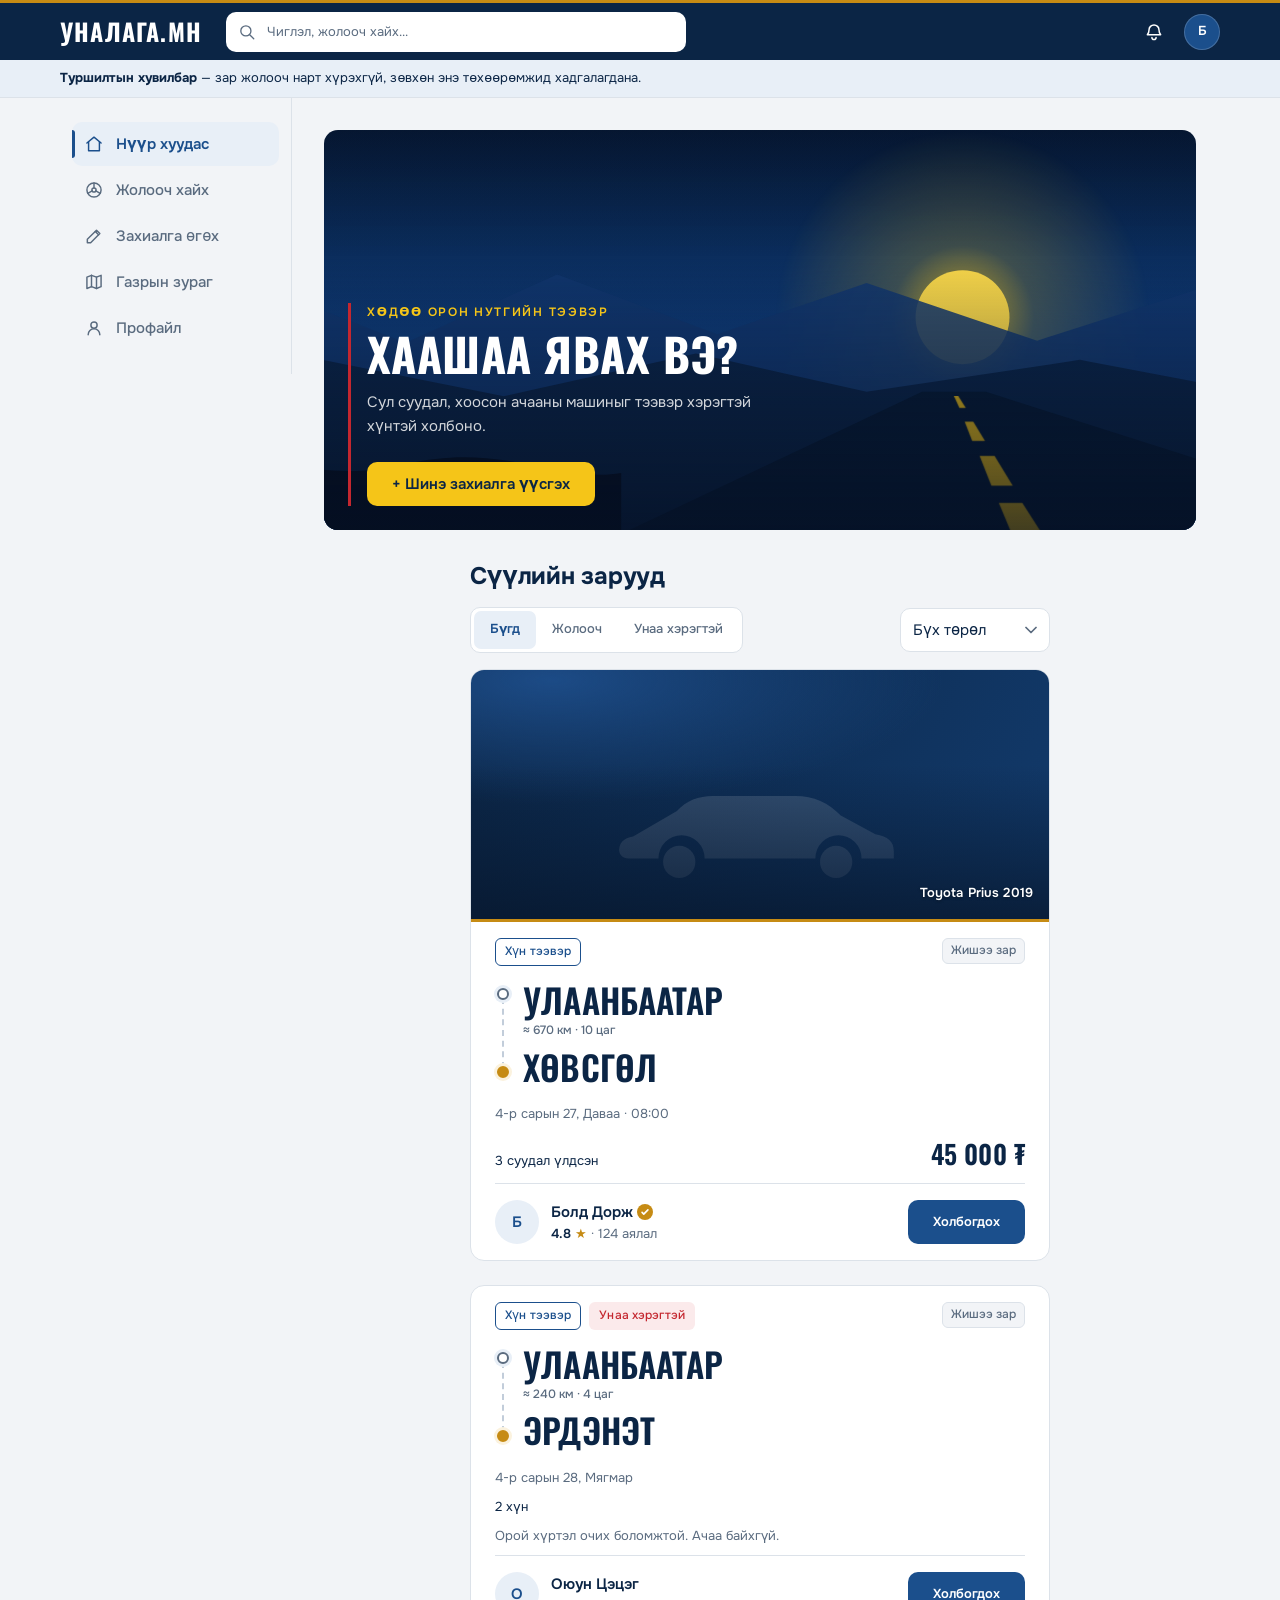
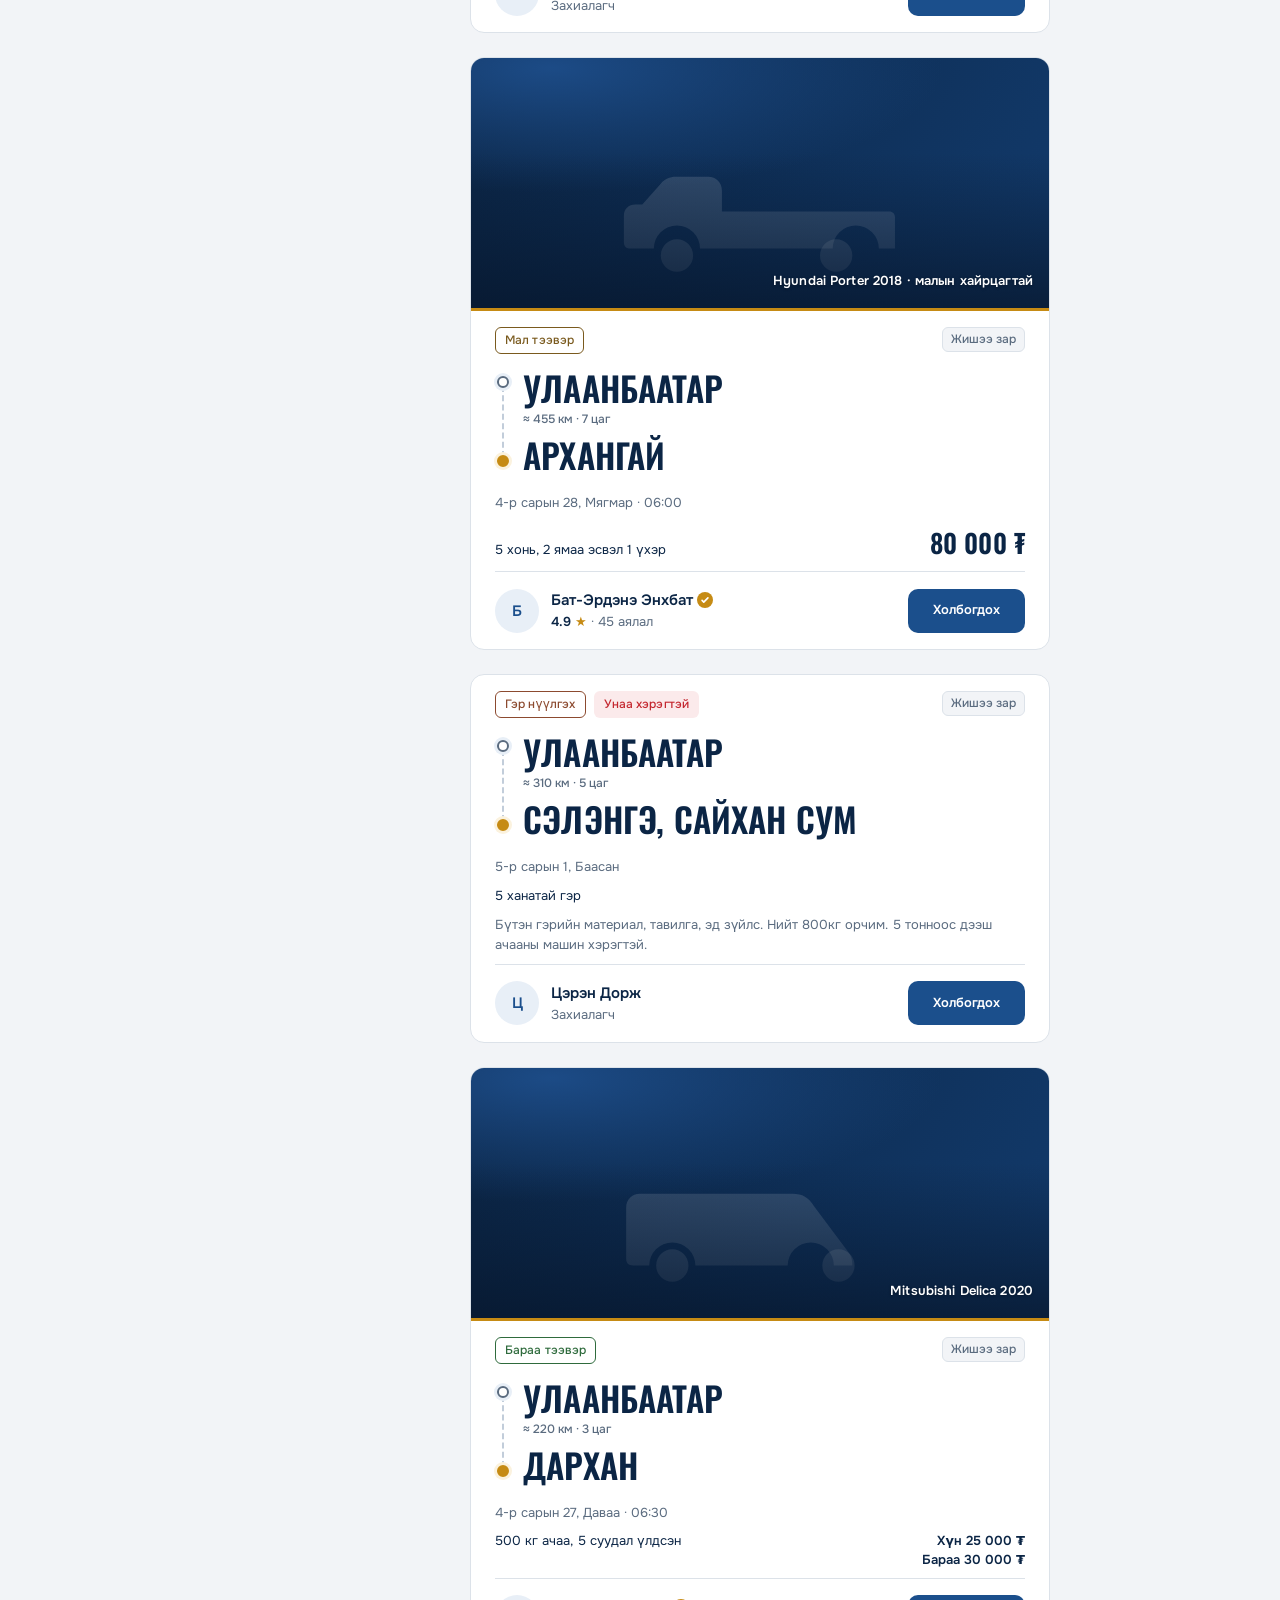
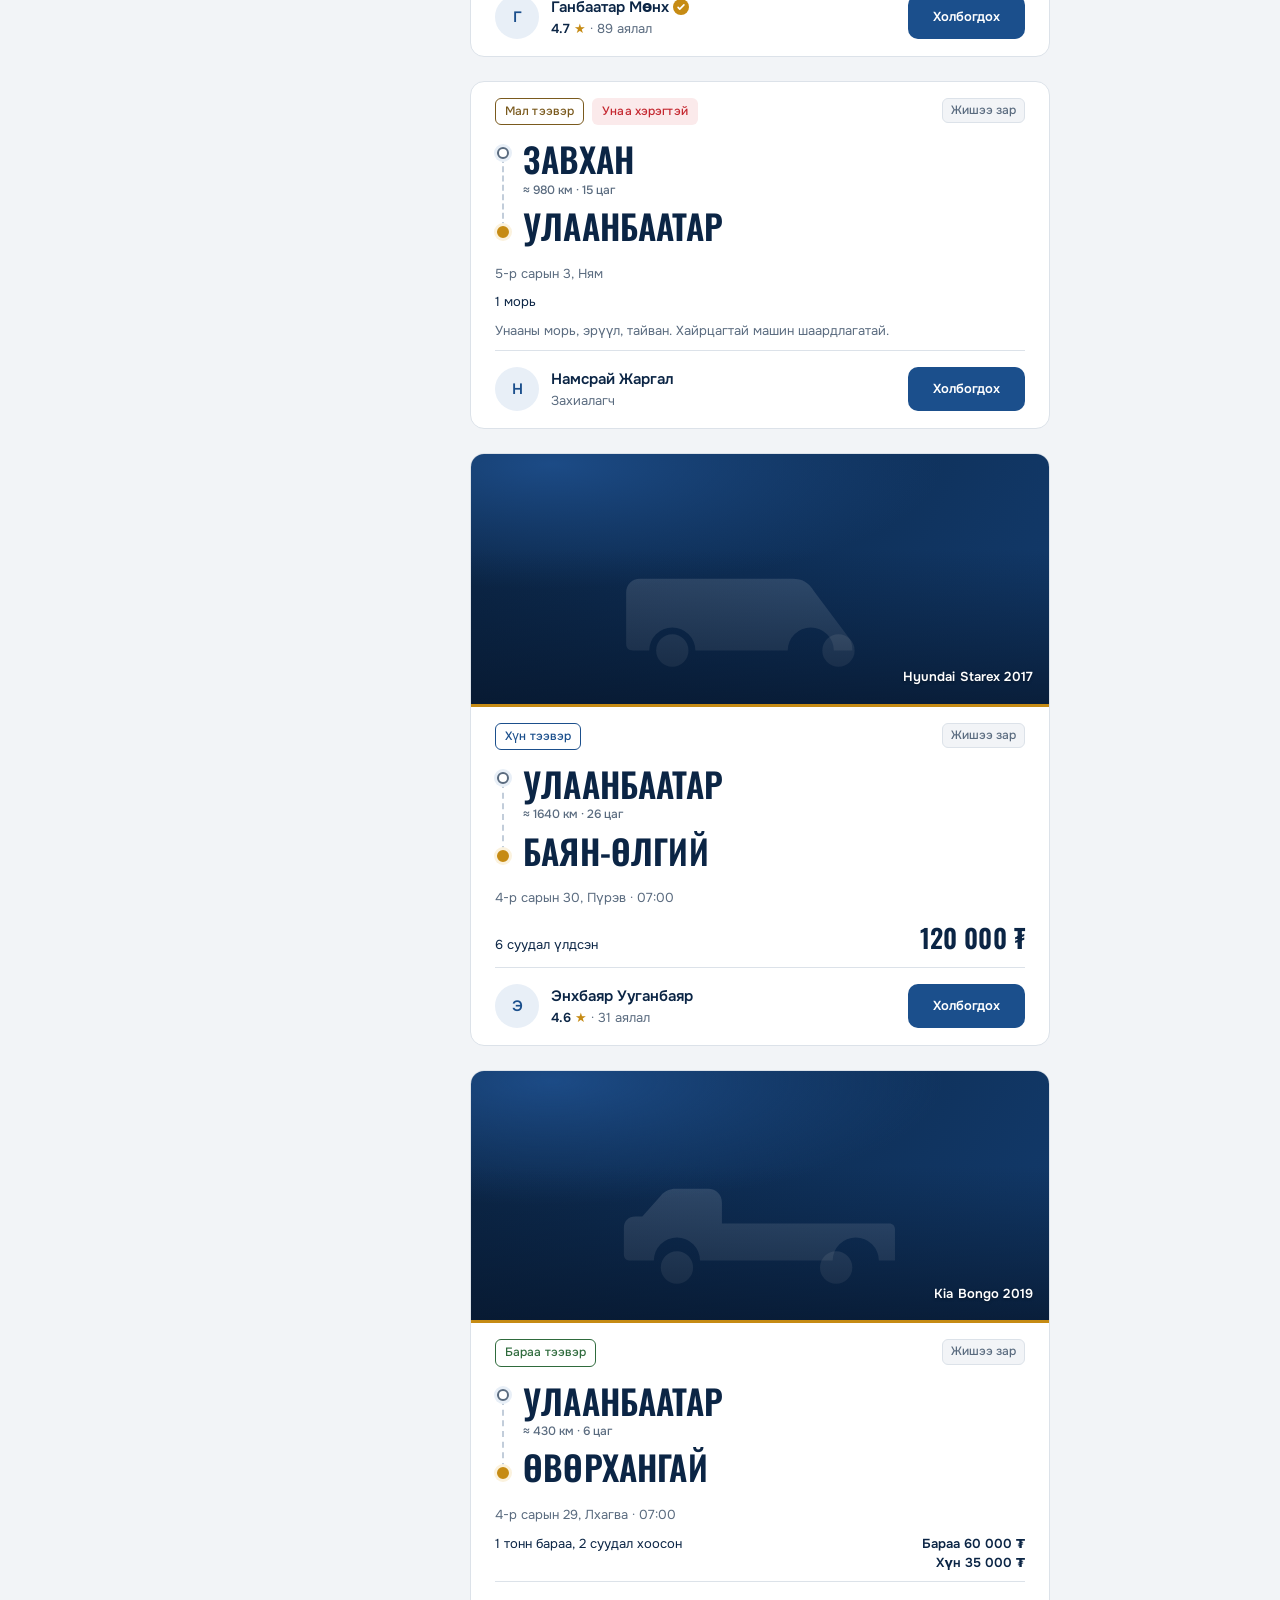
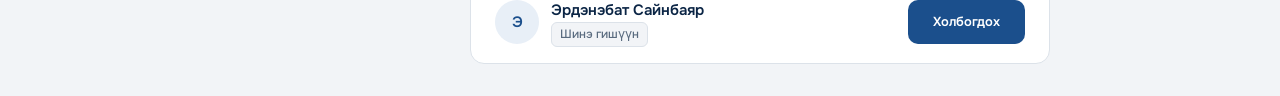
==== index.html @ a0a83fe8 "Ачаалж байх/алдааны төлөв, туршилтын тууз ба «Жишээ» тэмдэглэл - Фаз 1.5: жагсаалт, жолооч, профайлд" ====
<!DOCTYPE html>
<html lang="mn">
<head>
  <meta charset="UTF-8">
  <meta name="viewport" content="width=device-width, initial-scale=1">
  <meta name="theme-color" content="#0B2545">
  <title>Уналага.мн — тээвэр захиалах</title>
  <meta name="description" content="Хөдөө орон нутгийн тээвэр. Сул суудал, хоосон машиныг тээвэр хэрэгтэй хүнтэй холбоно — хүн, мал, бараа, гэр нүүлгэх.">
  <!-- Туршилтын хувилбар — хайлтад орохгүй. Фаз 3 (backend) хүртэл, тэр үед авна. -->
  <meta name="robots" content="noindex">

  <!-- Facebook, Messenger-ээр хуваалцахад гарах preview. JS ажиллуулдаггүй
       тул статик утга. Зураг: hero-гийн дүр зураг, 1200×630 (og-image.jpg). -->
  <meta property="og:type" content="website">
  <meta property="og:site_name" content="Уналага.мн">
  <meta property="og:locale" content="mn_MN">
  <meta property="og:title" content="Уналага.мн — тээвэр захиалах">
  <meta property="og:description" content="Хөдөө орон нутгийн тээвэр. Сул суудал, хоосон машиныг тээвэр хэрэгтэй хүнтэй холбоно — хүн, мал, бараа, гэр нүүлгэх.">
  <meta property="og:url" content="https://ghostshdee.github.io/unalaga/">
  <meta property="og:image" content="https://ghostshdee.github.io/unalaga/og-image.jpg">
  <meta property="og:image:width" content="1200">
  <meta property="og:image:height" content="630">
  <meta property="og:image:alt" content="Уналага.мн — шөнийн тал нутаг, нар руу чиглэсэн зам">
  <meta name="twitter:card" content="summary_large_image">

  <!-- Дүрс — hero-гийн санаа: нар руу нарийсах зам, алтан зураас.
       data-URI тул нэмэлт хүсэлт үүсгэхгүй. -->
  <link rel="icon" href="data:image/svg+xml,<svg xmlns='http://www.w3.org/2000/svg' viewBox='0 0 64 64'><rect width='64' height='64' rx='14' fill='%230B2545'/><path d='M27 13h10l7 40H20z' fill='%23123A6B'/><path d='M31 19h2l0.8 7h-3.6zM30.2 30h3.6l1 9h-5.6zM29 43h6l1.2 10h-8.4z' fill='%23F5C518'/></svg>">

  <!-- Фонт: Oswald (лого, чиглэлийн нэр, үнэ — замын тэмдгийн condensed),
       Onest (бусад бүх текст — кирилл сайн уншигдана) -->
  <link rel="preconnect" href="https://fonts.googleapis.com">
  <link rel="preconnect" href="https://fonts.gstatic.com" crossorigin>
  <link href="https://fonts.googleapis.com/css2?family=Oswald:wght@400;500;600;700&family=Onest:wght@400;500;600;700;800&display=swap" rel="stylesheet">

  <link rel="stylesheet" href="style.css">
</head>
<body>

  <!-- ═══════════════ HEADER ═══════════════ -->
  <header class="header">
    <a class="logo" href="./">УНАЛАГА.МН</a>

    <!-- Хайлт — компьютерт header дотор, мобайлд дэлгэц дүүрэн (DESIGN §8).
         .search-panel нь зөвхөн мобайлын дэлгэц дүүрэн үед харагдана. -->
    <form class="search" id="searchForm" role="search" action="#">
      <div class="search-field">
        <svg class="ic" viewBox="0 0 24 24" aria-hidden="true"><circle cx="10.5" cy="10.5" r="6.75"/><path d="m21 21-5.4-5.4"/></svg>
        <input class="search-input" id="searchInput" type="search" placeholder="Чиглэл, жолооч хайх..." aria-label="Хайх" autocomplete="off">
        <button class="search-close" type="button" data-close-search aria-label="Хайлт хаах">
          <svg class="ic" viewBox="0 0 24 24" aria-hidden="true"><path d="M6 6l12 12M18 6L6 18"/></svg>
        </button>
      </div>
      <div class="search-panel">
        <p class="search-label">Түгээмэл газар</p>
        <div class="search-places" id="searchPlaces"></div>
        <p class="search-count" id="searchCount" aria-live="polite"></p>
        <a class="search-link" href="drivers.html">Жолооч нарын жагсаалт</a>
        <button class="btn btn-primary search-done" type="submit">Зар харах</button>
      </div>
    </form>

    <div class="header-actions">
      <button class="icon-btn search-open" type="button" aria-label="Хайх" data-open-search>
        <svg class="ic" viewBox="0 0 24 24" aria-hidden="true"><circle cx="10.5" cy="10.5" r="6.75"/><path d="m21 21-5.4-5.4"/></svg>
      </button>
      <button class="icon-btn" type="button" aria-label="Мэдэгдэл" aria-expanded="false" aria-controls="notifPanel" data-notif>
        <svg class="ic" viewBox="0 0 24 24" aria-hidden="true"><path d="M6 9.5a6 6 0 0 1 12 0c0 3.6 1.4 5 2 5.75H4c.6-.75 2-2.15 2-5.75Z"/><path d="M9.5 18.5a2.5 2.5 0 0 0 5 0"/></svg>
      </button>
      <span class="avatar" title="Профайл">Б</span>
    </div>
  </header>

  <p class="demo-banner"><strong>Туршилтын хувилбар</strong> — зар жолооч нарт хүрэхгүй, зөвхөн энэ төхөөрөмжид хадгалагдана.</p>

  <div class="layout">

    <!-- ═══════════════ SIDEBAR (6 цэс) ═══════════════ -->
    <aside class="sidebar">
      <nav aria-label="Үндсэн цэс">
        <ul class="nav">
          <li><a class="nav-link is-active" href="./" aria-current="page"><svg class="ic" viewBox="0 0 24 24" aria-hidden="true"><path d="M3.5 10.8 12 3.8l8.5 7"/><path d="M5.5 9.4V20h13V9.4"/></svg>Нүүр хуудас</a></li>
          <li><a class="nav-link" href="drivers.html"><svg class="ic" viewBox="0 0 24 24" aria-hidden="true"><circle cx="12" cy="12" r="8.5"/><circle cx="12" cy="12" r="2.5"/><path d="M12 3.5v6M4.6 16l5.2-3M19.4 16l-5.2-3"/></svg>Жолооч хайх</a></li>
          <li><a class="nav-link" href="index.html#order" data-open-order><svg class="ic" viewBox="0 0 24 24" aria-hidden="true"><path d="M4 20h4L19 9l-4-4L4 16v4Z"/><path d="m13.5 6.5 4 4"/></svg>Захиалга өгөх</a></li>
          <li><a class="nav-link" href="map.html"><svg class="ic" viewBox="0 0 24 24" aria-hidden="true"><path d="M9 4 3.5 6.2v13.6L9 17.6l6 2.2 5.5-2.2V4L15 6.2 9 4Z"/><path d="M9 4v13.6M15 6.2v13.6"/></svg>Газрын зураг</a></li>
          <li><a class="nav-link" href="profile.html"><svg class="ic" viewBox="0 0 24 24" aria-hidden="true"><circle cx="12" cy="8.5" r="3.75"/><path d="M5 20a7 7 0 0 1 14 0"/></svg>Профайл</a></li>
        </ul>
      </nav>
    </aside>

    <!-- ═══════════════ MAIN ═══════════════ -->
    <main class="main">

      <!-- ═══════════════ HERO — Монголын тал, зам ═══════════════
           Далбааны 3 өнгө: гүн хөх тэнгэр, алтан нар, улаан ирмэг.
           Давхарга бүр data-depth-тэй — app.js хулгана/скроллоор хөдөлгөнө.
           JS байхгүй эсвэл prefers-reduced-motion үед хөдөлгөөнгүй зурагтай. -->
      <section class="hero">
        <div class="hero-scene" aria-hidden="true">
          <div class="hl hl--sky" data-depth="0"></div>

          <div class="hl hl--sun" data-depth="4">
            <svg viewBox="0 0 1200 420" preserveAspectRatio="xMidYMax slice">
              <defs>
                <radialGradient id="sunGlow" cx="50%" cy="50%" r="50%">
                  <stop offset="0%"   stop-color="#F5C518" stop-opacity=".85"/>
                  <stop offset="38%"  stop-color="#F5C518" stop-opacity=".22"/>
                  <stop offset="100%" stop-color="#F5C518" stop-opacity="0"/>
                </radialGradient>
              </defs>
              <circle cx="790" cy="198" r="176" fill="url(#sunGlow)"/>
              <circle cx="790" cy="198" r="44"  fill="#F7D64A"/>
            </svg>
          </div>

          <div class="hl hl--far" data-depth="8">
            <svg viewBox="0 0 1200 420" preserveAspectRatio="xMidYMax slice">
              <path d="M0,240 L150,176 L268,222 L410,158 L560,214 L700,166 L860,220 L1010,172 L1200,224 L1200,420 L0,420 Z"
                    fill="#12376E" opacity=".85"/>
            </svg>
          </div>

          <div class="hl hl--mid" data-depth="14">
            <svg viewBox="0 0 1200 420" preserveAspectRatio="xMidYMax slice">
              <path d="M0,278 L180,236 L360,272 L540,232 L700,268 L900,238 L1090,274 L1200,254 L1200,420 L0,420 Z"
                    fill="#0B2549"/>
            </svg>
          </div>

          <!-- Зам — нар руу хөтөлнө. Алтан зураас скроллоор доошоо урсана. -->
          <div class="hl hl--road" data-depth="20">
            <svg viewBox="0 0 1200 420" preserveAspectRatio="xMidYMax slice">
              <defs>
                <clipPath id="roadClip">
                  <path d="M752,268 L812,268 L1290,420 L430,420 Z"/>
                </clipPath>
              </defs>
              <path d="M752,268 L812,268 L1290,420 L430,420 Z" fill="#071B36"/>
              <g clip-path="url(#roadClip)" fill="#F5C518" opacity=".92">
                <g class="road-dashes">
                  <path d="M782,272 L786,272 L793,283 L787,283 Z"/>
                  <path d="M792,296 L800,296 L811,314 L799,314 Z"/>
                  <path d="M806,328 L820,328 L837,356 L817,356 Z"/>
                  <path d="M824,372 L846,372 L869,408 L839,408 Z"/>
                  <path d="M846,424 L872,424 L900,470 L864,470 Z"/>
                </g>
              </g>
            </svg>
          </div>

          <div class="hl hl--grass" data-depth="32">
            <svg viewBox="0 0 1200 420" preserveAspectRatio="xMidYMax slice">
              <path d="M0,420 L0,330 C104,312 176,358 268,336 C356,314 414,354 470,344 L470,420 Z" fill="#050F22"/>
              <path d="M1200,420 L1200,318 C1132,306 1092,344 1042,332 L1042,420 Z" fill="#050F22"/>
            </svg>
          </div>
        </div>

        <div class="hero-inner">
          <p class="hero-eyebrow">Хөдөө орон нутгийн тээвэр</p>
          <h1 class="hero-title">Хаашаа явах вэ?</h1>
          <p class="hero-sub">Сул суудал, хоосон ачааны машиныг тээвэр хэрэгтэй хүнтэй холбоно.</p>
          <button class="btn btn-primary hero-cta" type="button">+ Шинэ захиалга үүсгэх</button>
        </div>
      </section>

      <h2 class="section-title">Сүүлийн зарууд</h2>

      <!-- Шүүлтүүр — хэн нийтэлсэн, ямар тээвэр. app.js картын badge-аас уншина. -->
      <div class="feed-tools">
        <div class="seg" role="radiogroup" aria-label="Хэний зар">
          <label class="seg-item"><input type="radio" name="who" value="all" checked><span>Бүгд</span></label>
          <label class="seg-item"><input type="radio" name="who" value="driver"><span>Жолооч</span></label>
          <label class="seg-item"><input type="radio" name="who" value="passenger"><span>Унаа хэрэгтэй</span></label>
        </div>
        <label class="sr-only" for="kindFilter">Тээврийн төрөл</label>
        <select class="inp kind-filter" id="kindFilter">
          <option value="all">Бүх төрөл</option>
          <option value="passenger">Хүн тээвэр</option>
          <option value="livestock">Мал тээвэр</option>
          <option value="cargo">Бараа тээвэр</option>
          <option value="moving">Гэр нүүлгэх</option>
        </select>
      </div>

      <p class="feed-count" id="feedCount" aria-live="polite" hidden></p>

      <!-- Хоосон үед юу хийхийг заана (DESIGN §7) -->
      <div class="feed-empty" id="feedEmpty" hidden>
        <p class="feed-empty-title">Энэ чиглэлд одоогоор зар алга.</p>
        <p class="feed-empty-text">Туршилтын хувилбарт захиалга зөвхөн энэ төхөөрөмжид хадгалагдана.</p>
        <div class="feed-empty-actions">
          <button class="btn btn-primary" type="button" data-open-order>Захиалга үүсгэх</button>
          <button class="btn btn-ghost" type="button" data-clear-filters>Шүүлтүүр арилгах</button>
        </div>
      </div>

      <!-- Ачаалж байх skeleton — app.js showFeedSkeleton/hideFeedSkeleton удирдана -->
      <div class="feed-skeleton" id="feedSkeleton" hidden aria-hidden="true">
        <div class="post-skeleton">
          <span class="skel skel-photo"></span>
          <div class="post-skeleton-body">
            <span class="skel skel-badge"></span>
            <span class="skel skel-line"></span>
            <span class="skel skel-line skel-line-short"></span>
          </div>
        </div>
        <div class="post-skeleton">
          <span class="skel skel-photo"></span>
          <div class="post-skeleton-body">
            <span class="skel skel-badge"></span>
            <span class="skel skel-line"></span>
            <span class="skel skel-line skel-line-short"></span>
          </div>
        </div>
        <div class="post-skeleton">
          <span class="skel skel-photo"></span>
          <div class="post-skeleton-body">
            <span class="skel skel-badge"></span>
            <span class="skel skel-line"></span>
            <span class="skel skel-line skel-line-short"></span>
          </div>
        </div>
      </div>

      <div class="post-list">

        <!-- ───── Пост 1 · Болд Дорж (жолооч, хүн тээвэр) ───── -->
        <article class="post-card">
          <div class="post-photo veh-sedan">
            <span class="post-photo-name">Toyota Prius 2019</span>
          </div>
          <div class="post-body">
            <div class="post-head">
              <div class="post-badges">
                <span class="badge badge-passenger">Хүн тээвэр</span>
              </div>
              <span class="post-time chip-sample">Жишээ зар</span>
            </div>

            <div class="post-route">
              <span class="route-rail" aria-hidden="true"><i class="route-dot route-dot-start"></i><i class="route-dot route-dot-end"></i></span>
              <div class="route-cities">
                <p class="route-city route-from">Улаанбаатар</p>
                <p class="route-gap">≈ 670 км · 10 цаг</p>
                <p class="route-city route-to">Хөвсгөл</p>
              </div>
            </div>

            <p class="post-when">4-р сарын 27, Даваа · 08:00</p>

            <div class="post-facts">
              <span class="post-capacity">3 суудал үлдсэн</span>
              <span class="post-price">45 000 ₮</span>
            </div>

            <div class="post-person">
              <span class="person-avatar" aria-hidden="true">Б</span>
              <div class="person-main">
                <p class="person-name"><a class="person-link" href="driver.html?id=bold-dorj">Болд Дорж</a> <span class="verified" title="Баталгаажсан (жишээ)" aria-label="Баталгаажсан (жишээ)"><svg viewBox="0 0 24 24" fill="none" stroke="currentColor" stroke-width="4" stroke-linecap="round" stroke-linejoin="round"><path d="m5 13 4 4L19 7"/></svg></span></p>
                <p class="person-meta"><span class="rating">4.8</span> <span class="star" aria-hidden="true">★</span> · 124 аялал</p>
              </div>
              <button type="button" class="btn btn-contact" aria-label="Холбогдох: Болд Дорж (жишээ зар)">Холбогдох</button>
            </div>
          </div>
        </article>

        <!-- ───── Пост 2 · Оюун Цэцэг (захиалагч, хүн тээвэр) ───── -->
        <article class="post-card">
          <div class="post-body">
            <div class="post-head">
              <div class="post-badges">
                <span class="badge badge-passenger">Хүн тээвэр</span>
                <span class="badge badge-request">Унаа хэрэгтэй</span>
              </div>
              <span class="post-time chip-sample">Жишээ зар</span>
            </div>

            <div class="post-route">
              <span class="route-rail" aria-hidden="true"><i class="route-dot route-dot-start"></i><i class="route-dot route-dot-end"></i></span>
              <div class="route-cities">
                <p class="route-city route-from">Улаанбаатар</p>
                <p class="route-gap">≈ 240 км · 4 цаг</p>
                <p class="route-city route-to">Эрдэнэт</p>
              </div>
            </div>

            <p class="post-when">4-р сарын 28, Мягмар</p>

            <div class="post-facts">
              <span class="post-capacity">2 хүн</span>
            </div>

            <p class="post-note">Орой хүртэл очих боломжтой. Ачаа байхгүй.</p>

            <div class="post-person">
              <span class="person-avatar" aria-hidden="true">О</span>
              <div class="person-main">
                <p class="person-name">Оюун Цэцэг</p>
                <p class="person-meta">Захиалагч</p>
              </div>
              <button class="btn btn-contact" type="button">Холбогдох</button>
            </div>
          </div>
        </article>

        <!-- ───── Пост 3 · Бат-Эрдэнэ Энхбат (жолооч, мал тээвэр) ───── -->
        <article class="post-card">
          <div class="post-photo veh-pickup">
            <span class="post-photo-name">Hyundai Porter 2018 · малын хайрцагтай</span>
          </div>
          <div class="post-body">
            <div class="post-head">
              <div class="post-badges">
                <span class="badge badge-livestock">Мал тээвэр</span>
              </div>
              <span class="post-time chip-sample">Жишээ зар</span>
            </div>

            <div class="post-route">
              <span class="route-rail" aria-hidden="true"><i class="route-dot route-dot-start"></i><i class="route-dot route-dot-end"></i></span>
              <div class="route-cities">
                <p class="route-city route-from">Улаанбаатар</p>
                <p class="route-gap">≈ 455 км · 7 цаг</p>
                <p class="route-city route-to">Архангай</p>
              </div>
            </div>

            <p class="post-when">4-р сарын 28, Мягмар · 06:00</p>

            <div class="post-facts">
              <span class="post-capacity">5 хонь, 2 ямаа эсвэл 1 үхэр</span>
              <span class="post-price">80 000 ₮</span>
            </div>

            <div class="post-person">
              <span class="person-avatar" aria-hidden="true">Б</span>
              <div class="person-main">
                <p class="person-name"><a class="person-link" href="driver.html?id=bat-erdene">Бат-Эрдэнэ Энхбат</a> <span class="verified" title="Баталгаажсан (жишээ)" aria-label="Баталгаажсан (жишээ)"><svg viewBox="0 0 24 24" fill="none" stroke="currentColor" stroke-width="4" stroke-linecap="round" stroke-linejoin="round"><path d="m5 13 4 4L19 7"/></svg></span></p>
                <p class="person-meta"><span class="rating">4.9</span> <span class="star" aria-hidden="true">★</span> · 45 аялал</p>
              </div>
              <button type="button" class="btn btn-contact" aria-label="Холбогдох: Бат-Эрдэнэ Энхбат (жишээ зар)">Холбогдох</button>
            </div>
          </div>
        </article>

        <!-- ───── Пост 4 · Цэрэн Дорж (захиалагч, гэр нүүлгэх) ───── -->
        <article class="post-card">
          <div class="post-body">
            <div class="post-head">
              <div class="post-badges">
                <span class="badge badge-moving">Гэр нүүлгэх</span>
                <span class="badge badge-request">Унаа хэрэгтэй</span>
              </div>
              <span class="post-time chip-sample">Жишээ зар</span>
            </div>

            <div class="post-route">
              <span class="route-rail" aria-hidden="true"><i class="route-dot route-dot-start"></i><i class="route-dot route-dot-end"></i></span>
              <div class="route-cities">
                <p class="route-city route-from">Улаанбаатар</p>
                <p class="route-gap">≈ 310 км · 5 цаг</p>
                <p class="route-city route-to">Сэлэнгэ, Сайхан сум</p>
              </div>
            </div>

            <p class="post-when">5-р сарын 1, Баасан</p>

            <div class="post-facts">
              <span class="post-capacity">5 ханатай гэр</span>
            </div>

            <p class="post-note">Бүтэн гэрийн материал, тавилга, эд зүйлс. Нийт 800кг орчим. 5 тонноос дээш ачааны машин хэрэгтэй.</p>

            <div class="post-person">
              <span class="person-avatar" aria-hidden="true">Ц</span>
              <div class="person-main">
                <p class="person-name">Цэрэн Дорж</p>
                <p class="person-meta">Захиалагч</p>
              </div>
              <button class="btn btn-contact" type="button">Холбогдох</button>
            </div>
          </div>
        </article>

        <!-- ───── Пост 5 · Ганбаатар Мөнх (жолооч, бараа тээвэр) ───── -->
        <article class="post-card">
          <div class="post-photo veh-van">
            <span class="post-photo-name">Mitsubishi Delica 2020</span>
          </div>
          <div class="post-body">
            <div class="post-head">
              <div class="post-badges">
                <span class="badge badge-cargo">Бараа тээвэр</span>
              </div>
              <span class="post-time chip-sample">Жишээ зар</span>
            </div>

            <div class="post-route">
              <span class="route-rail" aria-hidden="true"><i class="route-dot route-dot-start"></i><i class="route-dot route-dot-end"></i></span>
              <div class="route-cities">
                <p class="route-city route-from">Улаанбаатар</p>
                <p class="route-gap">≈ 220 км · 3 цаг</p>
                <p class="route-city route-to">Дархан</p>
              </div>
            </div>

            <p class="post-when">4-р сарын 27, Даваа · 06:30</p>

            <div class="post-facts">
              <span class="post-capacity">500 кг ачаа, 5 суудал үлдсэн</span>
              <span class="post-price post-price-split">
                <span>Хүн 25 000 ₮</span>
                <span>Бараа 30 000 ₮</span>
              </span>
            </div>

            <div class="post-person">
              <span class="person-avatar" aria-hidden="true">Г</span>
              <div class="person-main">
                <p class="person-name"><a class="person-link" href="driver.html?id=ganbaatar">Ганбаатар Мөнх</a> <span class="verified" title="Баталгаажсан (жишээ)" aria-label="Баталгаажсан (жишээ)"><svg viewBox="0 0 24 24" fill="none" stroke="currentColor" stroke-width="4" stroke-linecap="round" stroke-linejoin="round"><path d="m5 13 4 4L19 7"/></svg></span></p>
                <p class="person-meta"><span class="rating">4.7</span> <span class="star" aria-hidden="true">★</span> · 89 аялал</p>
              </div>
              <button type="button" class="btn btn-contact" aria-label="Холбогдох: Ганбаатар Мөнх (жишээ зар)">Холбогдох</button>
            </div>
          </div>
        </article>

        <!-- ───── Пост 6 · Намсрай Жаргал (захиалагч, мал тээвэр) ───── -->
        <article class="post-card">
          <div class="post-body">
            <div class="post-head">
              <div class="post-badges">
                <span class="badge badge-livestock">Мал тээвэр</span>
                <span class="badge badge-request">Унаа хэрэгтэй</span>
              </div>
              <span class="post-time chip-sample">Жишээ зар</span>
            </div>

            <div class="post-route">
              <span class="route-rail" aria-hidden="true"><i class="route-dot route-dot-start"></i><i class="route-dot route-dot-end"></i></span>
              <div class="route-cities">
                <p class="route-city route-from">Завхан</p>
                <p class="route-gap">≈ 980 км · 15 цаг</p>
                <p class="route-city route-to">Улаанбаатар</p>
              </div>
            </div>

            <p class="post-when">5-р сарын 3, Ням</p>

            <div class="post-facts">
              <span class="post-capacity">1 морь</span>
            </div>

            <p class="post-note">Унааны морь, эрүүл, тайван. Хайрцагтай машин шаардлагатай.</p>

            <div class="post-person">
              <span class="person-avatar" aria-hidden="true">Н</span>
              <div class="person-main">
                <p class="person-name">Намсрай Жаргал</p>
                <p class="person-meta">Захиалагч</p>
              </div>
              <button class="btn btn-contact" type="button">Холбогдох</button>
            </div>
          </div>
        </article>

        <!-- ───── Пост 7 · Энхбаяр Ууганбаяр (жолооч, хүн тээвэр) ───── -->
        <article class="post-card">
          <div class="post-photo veh-van">
            <span class="post-photo-name">Hyundai Starex 2017</span>
          </div>
          <div class="post-body">
            <div class="post-head">
              <div class="post-badges">
                <span class="badge badge-passenger">Хүн тээвэр</span>
              </div>
              <span class="post-time chip-sample">Жишээ зар</span>
            </div>

            <div class="post-route">
              <span class="route-rail" aria-hidden="true"><i class="route-dot route-dot-start"></i><i class="route-dot route-dot-end"></i></span>
              <div class="route-cities">
                <p class="route-city route-from">Улаанбаатар</p>
                <p class="route-gap">≈ 1640 км · 26 цаг</p>
                <p class="route-city route-to">Баян-Өлгий</p>
              </div>
            </div>

            <p class="post-when">4-р сарын 30, Пүрэв · 07:00</p>

            <div class="post-facts">
              <span class="post-capacity">6 суудал үлдсэн</span>
              <span class="post-price">120 000 ₮</span>
            </div>

            <div class="post-person">
              <span class="person-avatar" aria-hidden="true">Э</span>
              <div class="person-main">
                <p class="person-name"><a class="person-link" href="driver.html?id=enkhbayar">Энхбаяр Ууганбаяр</a></p>
                <p class="person-meta"><span class="rating">4.6</span> <span class="star" aria-hidden="true">★</span> · 31 аялал</p>
              </div>
              <button type="button" class="btn btn-contact" aria-label="Холбогдох: Энхбаяр Ууганбаяр (жишээ зар)">Холбогдох</button>
            </div>
          </div>
        </article>

        <!-- ───── Пост 8 · Эрдэнэбат Сайнбаяр (жолооч, бараа тээвэр) ───── -->
        <article class="post-card">
          <div class="post-photo veh-pickup">
            <span class="post-photo-name">Kia Bongo 2019</span>
          </div>
          <div class="post-body">
            <div class="post-head">
              <div class="post-badges">
                <span class="badge badge-cargo">Бараа тээвэр</span>
              </div>
              <span class="post-time chip-sample">Жишээ зар</span>
            </div>

            <div class="post-route">
              <span class="route-rail" aria-hidden="true"><i class="route-dot route-dot-start"></i><i class="route-dot route-dot-end"></i></span>
              <div class="route-cities">
                <p class="route-city route-from">Улаанбаатар</p>
                <p class="route-gap">≈ 430 км · 6 цаг</p>
                <p class="route-city route-to">Өвөрхангай</p>
              </div>
            </div>

            <p class="post-when">4-р сарын 29, Лхагва · 07:00</p>

            <div class="post-facts">
              <span class="post-capacity">1 тонн бараа, 2 суудал хоосон</span>
              <span class="post-price post-price-split">
                <span>Бараа 60 000 ₮</span>
                <span>Хүн 35 000 ₮</span>
              </span>
            </div>

            <div class="post-person">
              <span class="person-avatar" aria-hidden="true">Э</span>
              <div class="person-main">
                <p class="person-name"><a class="person-link" href="driver.html?id=erdenebat">Эрдэнэбат Сайнбаяр</a></p>
                <p class="person-meta"><span class="chip-new">Шинэ гишүүн</span></p>
              </div>
              <button type="button" class="btn btn-contact" aria-label="Холбогдох: Эрдэнэбат Сайнбаяр (жишээ зар)">Холбогдох</button>
            </div>
          </div>
        </article>

      </div>
    </main>
  </div>

  <!-- ═══════════════ ДООД ЦЭС — зөвхөн мобайлд (DESIGN §8) ═══════════════
       640px-ээс доош sidebar-ын оронд. «Хайх» нь дэлгэц дүүрэн хайлт,
       «Захиалга» нь modal нээнэ. Бусад нь sidebar-тай адил одоохондоо ажиллахгүй. -->
  <nav class="bottom-nav" aria-label="Доод цэс">
    <a class="bnav-link is-active" href="./" aria-current="page"><svg class="ic" viewBox="0 0 24 24" aria-hidden="true"><path d="M3.5 10.8 12 3.8l8.5 7"/><path d="M5.5 9.4V20h13V9.4"/></svg>Нүүр</a>
    <button class="bnav-link" type="button" data-open-search><svg class="ic" viewBox="0 0 24 24" aria-hidden="true"><circle cx="10.5" cy="10.5" r="6.75"/><path d="m21 21-5.4-5.4"/></svg>Хайх</button>
    <button class="bnav-link bnav-order" type="button" data-open-order><svg class="ic" viewBox="0 0 24 24" aria-hidden="true"><path d="M12 5v14M5 12h14"/></svg>Захиалга</button>
    <a class="bnav-link" href="map.html"><svg class="ic" viewBox="0 0 24 24" aria-hidden="true"><path d="M9 4 3.5 6.2v13.6L9 17.6l6 2.2 5.5-2.2V4L15 6.2 9 4Z"/><path d="M9 4v13.6M15 6.2v13.6"/></svg>Зураг</a>
    <a class="bnav-link" href="profile.html"><svg class="ic" viewBox="0 0 24 24" aria-hidden="true"><circle cx="12" cy="8.5" r="3.75"/><path d="M5 20a7 7 0 0 1 14 0"/></svg>Профайл</a>
  </nav>


  <!-- ═══════════════ MODAL — Шинэ захиалга (BUILD.md §4) ═══════════════
       Дүрс тэмдэгт emoji биш inline SVG — sidebar, header-тэй нэг маяг.
       Мобайлд доороос дээш гарах bottom sheet болно (DESIGN §8). -->
  <div class="modal" id="orderModal" hidden>
    <div class="modal-overlay" data-close></div>

    <div class="modal-sheet" role="dialog" aria-modal="true" aria-labelledby="orderTitle">
      <header class="modal-head">
        <h2 class="modal-title" id="orderTitle">Шинэ захиалга</h2>
        <button class="modal-x" type="button" data-close aria-label="Хаах">
          <svg class="ic" viewBox="0 0 24 24" aria-hidden="true"><path d="M6 6l12 12M18 6L6 18"/></svg>
        </button>
      </header>

      <form class="modal-body" id="orderForm" novalidate>

        <!-- 1 · Та хэн бэ? -->
        <fieldset class="fld">
          <legend class="fld-label">Та хэн бэ?</legend>
          <div class="pick pick-2">
            <label class="pick-card">
              <input type="radio" name="role" value="driver" checked>
              <span class="pick-in">
                <svg class="ic" viewBox="0 0 24 24" aria-hidden="true"><path d="M3 13.5 4.7 8.4A2 2 0 0 1 6.6 7h10.8a2 2 0 0 1 1.9 1.4l1.7 5.1"/><path d="M2.5 13.5h19v4a1 1 0 0 1-1 1H19a1 1 0 0 1-1-1v-1H6v1a1 1 0 0 1-1 1H3.5a1 1 0 0 1-1-1v-4Z"/><circle cx="7" cy="16" r="1.3"/><circle cx="17" cy="16" r="1.3"/></svg>
                <b>Жолооч</b><i>Унаатай</i>
              </span>
            </label>
            <label class="pick-card">
              <input type="radio" name="role" value="passenger">
              <span class="pick-in">
                <svg class="ic" viewBox="0 0 24 24" aria-hidden="true"><circle cx="12" cy="8" r="3.5"/><path d="M5 20a7 7 0 0 1 14 0"/></svg>
                <b>Захиалагч</b><i>Унаа хэрэгтэй</i>
              </span>
            </label>
          </div>
        </fieldset>

        <!-- 2 · Тээврийн төрөл — сонголтоор доорх талбарууд солигдоно (BUILD §12).
             Нэг зар = нэг төрөл. -->
        <fieldset class="fld">
          <legend class="fld-label">Тээврийн төрөл</legend>
          <div class="pick pick-grid">
            <label class="pick-card">
              <input type="radio" name="kind" value="passenger" checked>
              <span class="pick-in">
                <svg class="ic" viewBox="0 0 24 24" aria-hidden="true"><circle cx="12" cy="8" r="3.5"/><path d="M5 20a7 7 0 0 1 14 0"/></svg>
                <b>Хүн тээвэр</b>
              </span>
            </label>
            <label class="pick-card">
              <input type="radio" name="kind" value="livestock">
              <span class="pick-in">
                <svg class="ic" viewBox="0 0 24 24" aria-hidden="true"><path d="M4 16V9l3-3h6l3 3v7"/><path d="M7 19v-3M16 19v-3M10 9h3"/><path d="M16 11h3l1 5h-4"/></svg>
                <b>Мал тээвэр</b>
              </span>
            </label>
            <label class="pick-card">
              <input type="radio" name="kind" value="cargo">
              <span class="pick-in">
                <svg class="ic" viewBox="0 0 24 24" aria-hidden="true"><path d="M4 8.5 12 4l8 4.5v7L12 20l-8-4.5v-7Z"/><path d="M4 8.5 12 13l8-4.5M12 13v7"/></svg>
                <b>Бараа тээвэр</b>
              </span>
            </label>
            <label class="pick-card">
              <input type="radio" name="kind" value="moving">
              <span class="pick-in">
                <svg class="ic" viewBox="0 0 24 24" aria-hidden="true"><path d="M3.5 11 12 4.5l8.5 6.5"/><path d="M5.5 9.6V20h13V9.6"/><path d="M10 20v-5h4v5"/></svg>
                <b>Гэр нүүлгэх</b>
              </span>
            </label>
          </div>
        </fieldset>

        <!-- 3 · Хаанаас хаашаа? — аймгуудыг app.js дүүргэнэ -->
        <fieldset class="fld">
          <legend class="fld-label">Хаанаас хаашаа?</legend>
          <div class="fld-row">
            <div class="fld-cell">
              <label class="fld-sub" for="fFrom">Хаанаас</label>
              <select class="inp" id="fFrom" name="from" required>
                <option value="">Сонгох</option>
              </select>
            </div>
            <div class="fld-cell">
              <label class="fld-sub" for="fTo">Хаашаа</label>
              <select class="inp" id="fTo" name="to" required>
                <option value="">Сонгох</option>
              </select>
            </div>
          </div>
          <p class="fld-err" data-err-for="route" hidden></p>
        </fieldset>

        <!-- 4 · Хэзээ явах вэ? -->
        <fieldset class="fld">
          <legend class="fld-label">Хэзээ явах вэ?</legend>
          <div class="fld-row">
            <div class="fld-cell">
              <label class="fld-sub" for="fDate">Огноо</label>
              <input class="inp" id="fDate" name="date" type="date" required>
              <p class="fld-err" data-err-for="date" hidden></p>
            </div>
            <div class="fld-cell">
              <label class="fld-sub" for="fTime">Цаг</label>
              <input class="inp" id="fTime" name="time" type="time" required>
              <p class="fld-err" data-err-for="time" hidden></p>
            </div>
          </div>
        </fieldset>

        <!-- 5 · Төрөл бүрийн талбар. data-kind — зөвхөн тэр төрөлд харагдана.
             data-driver-text / data-passenger-text — үүргээр асуултын үг солигдоно. -->
        <div class="fld" data-kind="passenger">
          <label class="fld-label" for="fSeats" data-driver-text="Хэдэн суудал сул вэ?" data-passenger-text="Хэдэн хүн?">Хэдэн суудал сул вэ?</label>
          <input class="inp inp-narrow" id="fSeats" name="seats" type="number" min="1" max="20" value="1" required>
          <p class="fld-err" data-err-for="seats" hidden></p>
        </div>

        <div class="fld" data-kind="livestock" hidden>
          <label class="fld-label" for="fLivestock" data-driver-text="Ямар мал, хэдийг авч чадах вэ?" data-passenger-text="Ямар мал, хэдийг тээвэрлэх вэ?">Ямар мал, хэдийг авч чадах вэ?</label>
          <input class="inp" id="fLivestock" name="livestock" type="text" maxlength="80" placeholder="Жишээ: 5 хонь, 2 ямаа эсвэл 1 үхэр">
          <p class="fld-err" data-err-for="livestock" hidden></p>
        </div>

        <div class="fld" data-kind="cargo" hidden>
          <div class="fld-row">
            <div class="fld-cell">
              <label class="fld-sub" for="fCargoKg" data-driver-text="Хэдэн кг хүртэл?" data-passenger-text="Жин">Хэдэн кг хүртэл?</label>
              <div class="inp-money">
                <input class="inp" id="fCargoKg" name="cargoKg" type="number" min="1" max="50000" step="1" placeholder="500" inputmode="numeric">
                <span class="inp-suffix" aria-hidden="true">кг</span>
              </div>
              <p class="fld-err" data-err-for="cargoKg" hidden></p>
            </div>
            <div class="fld-cell">
              <label class="fld-sub" for="fCargoWhat" data-driver-text="Ямар бараа (заавал биш)" data-passenger-text="Юу вэ?">Ямар бараа (заавал биш)</label>
              <input class="inp" id="fCargoWhat" name="cargoWhat" type="text" maxlength="60" placeholder="Жишээ: Малын тэжээл">
              <p class="fld-err" data-err-for="cargoWhat" hidden></p>
            </div>
          </div>
        </div>

        <fieldset class="fld" data-kind="moving" hidden>
          <legend class="fld-label">Гэр нүүлгэх</legend>
          <label class="check">
            <input type="checkbox" id="fGherFurniture" name="gherFurniture">
            <span data-driver-text="Тавилга, эд зүйл хамт авч чадна" data-passenger-text="Тавилга, эд зүйлтэй">Тавилга, эд зүйл хамт авч чадна</span>
          </label>
          <label class="check">
            <input type="checkbox" id="fGherHelp" name="gherHelp">
            <span data-driver-text="Ачих, буулгахад туслах хүнтэй" data-passenger-text="Ачих, буулгахад туслах хүн хэрэгтэй">Ачих, буулгахад туслах хүнтэй</span>
          </label>
        </fieldset>

        <!-- 6 · Үнэ — зөвхөн жолооч -->
        <div class="fld" data-driver-only>
          <label class="fld-label" for="fPrice">Үнэ</label>
          <div class="inp-money">
            <input class="inp" id="fPrice" name="price" type="number" min="0" step="1000" placeholder="50000" inputmode="numeric">
            <span class="inp-suffix" aria-hidden="true">₮</span>
          </div>
          <p class="fld-err" data-err-for="price" hidden></p>
        </div>

        <!-- 7 · Машины зураг — зөвхөн жолооч -->
        <div class="fld" data-driver-only>
          <span class="fld-label">Машины зураг</span>
          <label class="file-drop" for="fPhoto">
            <svg class="ic" viewBox="0 0 24 24" aria-hidden="true"><path d="M4 16.5V18a2 2 0 0 0 2 2h12a2 2 0 0 0 2-2v-1.5"/><path d="M12 15V4M8 7.5 12 3.5l4 4"/></svg>
            <span class="file-text">Зураг сонгох</span>
            <input class="sr-only" id="fPhoto" name="photo" type="file" accept="image/*">
          </label>
          <div class="file-preview" id="photoPreview" hidden>
            <img alt="Сонгосон машины зураг">
            <button class="file-clear" type="button" id="photoClear">Хасах</button>
          </div>
        </div>

        <!-- 8 · Нэмэлт тэмдэглэл -->
        <div class="fld">
          <label class="fld-label" for="fNote">Нэмэлт тэмдэглэл</label>
          <textarea class="inp" id="fNote" name="note" rows="3"
            placeholder="Жишээ: Орой хүртэл хүрнэ, ачаа авч болно, утсаар холбогдоно уу..."></textarea>
        </div>
      </form>

      <footer class="modal-foot">
        <button class="btn btn-ghost" type="button" data-close>Болих</button>
        <button class="btn btn-primary" type="submit" form="orderForm">Захиалга үүсгэх</button>
      </footer>
    </div>
  </div>
  <script src="app.js" defer></script>
</body>
</html>
---- style.css ----
/* ═══════════════════════════════════════════════════════════════════
   Уналага.мн — style.css
   1-р алхам: суурь (өнгө, фонт, зай) + header, sidebar, постын карт
   Дизайны шийдвэр: DESIGN.md §2 (өнгө), §3 (фонт), §4 (зай), §5 (badge)
   ═══════════════════════════════════════════════════════════════════ */

:root {
  /* ── Суурь өнгө ─────────────────────────────────────────── */
  --ink:        #0B2545;  /* гүн хөх — гарчиг, гол текст */
  --ink-muted:  #5A6B7F;  /* дэд текст */
  --ink-lift:   #123A6B;  /* машины панелийн гэрэлтсэн тал */
  --ink-glow:   #1C4B86;  /* машины панелийн радиаль гэрэл */
  --scrim:      rgba(6, 21, 42, 0.74);  /* зураг/панел дээрх бараан хөшиг */
  --paper:      #F2F4F7;  /* хуудасны дэвсгэр */
  --surface:    #FFFFFF;  /* карт */
  --line:       #DCE2E9;  /* хүрээ, тусгаарлагч */
  --line-2:     #C2CDDA;  /* тод хүрээ — чиглэлийн шугам, hover */

  /* ── Далбааны өнгө ──────────────────────────────────────── */
  --blue:       #1B4F8C;  /* үндсэн товч, холбоос, идэвхтэй цэс */
  --blue-dark:  #133A68;  /* hover */
  --blue-wash:  #E8EFF7;  /* сонгогдсон байдал */

  --red:        #C4272F;  /* ЗӨВХӨН яаралтай / хэрэгцээ */
  --red-wash:   #FBEAEB;

  --gold:       #C68B14;  /* итгэл: од, ✓ баталгаа, чиглэлийн төгсгөл */
  --gold-wash:  #FBF2DE;

  /* ── Далбааны өнгө — ЗӨВХӨН hero-д (DESIGN §2, §14) ──────────
     Feed дэх өнгөний утга (улаан = хэрэгцээ, алт = итгэл) хэвээр.
     Эдгээр нь зөвхөн дээд талын дүр зурагт зориулсан тод хувилбар. */
  --sky-top:    #061731;  /* шөнийн тэнгэр — hero-гийн дээд тал */
  --sky-mid:    #0F3D7C;  /* далбааны хөх */
  --sky-low:    #1B5EA8;  /* тэнгэрийн хаяа */
  --flag-gold:  #F5C518;  /* нар, замын зураас, hero-гийн товч */
  --flag-gold-hi: #FFD942;/* тэр товчны hover */
  --flag-red:   #C4272F;  /* hero-гийн хажуугийн зурвас */
  --on-dark-soft: rgba(255, 255, 255, 0.82);   /* бараан дээрх дэд текст */
  --hero-veil-top: rgba(6, 23, 49, 0.10);
  --hero-veil-bot: rgba(5, 15, 34, 0.72);

  --white:      #FFFFFF;  /* өнгөт дэвсгэр дээрх текст */

  --ok:         #2F6B3D;  /* амжилт — toast. Цагаан тексттэй 6.4:1 */

  /* Badge-ийн төрлийн өнгө (DESIGN §5) */
  --badge-livestock: #7A5A1E;
  --badge-cargo:     #2F6B3D;
  --badge-moving:    #8C4A2F;

  /* ── Фонт (DESIGN §3) ───────────────────────────────────────
     Oswald  — condensed, замын тэмдгийн аяс. Зөвхөн лого, чиглэлийн нэр, үнэ.
               Нарийн тул урт газрын нэр (Баян-Өлгий, Сэлэнгэ Сайхан сум) багтана.
     Onest   — бусад бүх текст. Кирилл үсэгт зориулж зохиогдсон, жижигдээ сайн. */
  --font-display: 'Oswald', 'Arial Narrow', system-ui, sans-serif;
  --font-body:    'Onest', system-ui, sans-serif;

  /* ── Үсгийн хэмжээний шат ───────────────────────────────── */
  --text-route:  34px;  /* чиглэлийн нэр (Oswald 600 — condensed тул томроов) */
  --text-price:  26px;  /* үнэ (Oswald 600) */
  --text-h1:     24px;
  --text-h2:     18px;
  --text-body:   15px;
  --text-small:  13px;
  --text-tiny:   12px;

  /* ── Зай ────────────────────────────────────────────────── */
  --space-1: 4px;
  --space-2: 8px;
  --space-3: 12px;
  --space-4: 16px;
  --space-5: 24px;
  --space-6: 32px;

  /* ── Дугуй өнцөг (шаталсан) ─────────────────────────────── */
  --radius-sm: 6px;   /* badge, жижиг товч */
  --radius-md: 10px;  /* input, товч */
  --radius-lg: 14px;  /* карт */

  /* ── Сүүдэр (нэг л төрөл — зөвхөн хөвж байгаа зүйлд) ─────── */
  --shadow: 0 1px 2px rgba(11, 37, 69, 0.04),
            0 4px 12px rgba(11, 37, 69, 0.06);
  /* Modal нь хамгийн өндөрт хөвнө — арай гүн сүүдэр */
  --shadow-lift: 0 4px 10px rgba(11, 37, 69, 0.10),
                 0 24px 60px rgba(11, 37, 69, 0.22);

  /* ── Modal / форм ───────────────────────────────────────── */
  --overlay:    rgba(11, 37, 69, 0.52);  /* modal-ын ард бүдгэрүүлэх */
  --ink-faint:  #93A2B3;                 /* placeholder текст */
  /* select-ийн доош сум — data-URI, нэмэлт хүсэлтгүй */
  --caret: url("data:image/svg+xml,%3Csvg xmlns='http://www.w3.org/2000/svg' width='12' height='8' viewBox='0 0 12 8'%3E%3Cpath d='M1 1.5 6 6.5l5-5' fill='none' stroke='%235A6B7F' stroke-width='1.75' stroke-linecap='round' stroke-linejoin='round'/%3E%3C/svg%3E");

  --transition: 0.18s ease;

  --header-height: 60px;
  --shell: 1160px;
}

/* ═══════════════ RESET ═══════════════ */
*, *::before, *::after { box-sizing: border-box; margin: 0; padding: 0; }

html { -webkit-text-size-adjust: 100%; }

body {
  font-family: var(--font-body);
  font-size: var(--text-body);
  line-height: 1.6;
  color: var(--ink);
  background: var(--paper);
  -webkit-font-smoothing: antialiased;
}

img { max-width: 100%; display: block; }

button { font: inherit; color: inherit; cursor: pointer; }

a { color: var(--blue); text-decoration: none; }

/* Гарчигт мөрийн өндөр 1.2, бага зэрэг нягт tracking */
h1, h2, h3 { line-height: 1.2; letter-spacing: -0.01em; }
.route-city { line-height: 1.15; }

/* ── Дүрсний нийтлэг загвар (inline SVG, гадны сан ашиглаагүй) ── */
.ic {
  width: 20px;
  height: 20px;
  flex-shrink: 0;
  fill: none;
  stroke: currentColor;
  stroke-width: 1.75;
  stroke-linecap: round;
  stroke-linejoin: round;
}

/* Зөвхөн дэлгэц уншигчид — харагдахгүй ч уншигдана */
.sr-only {
  position: absolute;
  width: 1px;
  height: 1px;
  margin: -1px;
  padding: 0;
  overflow: hidden;
  clip: rect(0 0 0 0);
  white-space: nowrap;
  border: 0;
}

/* ═══════════════ ФОКУС (a11y — DESIGN §11) ═══════════════ */
:focus-visible {
  outline: 2px solid var(--blue);
  outline-offset: 2px;
  border-radius: 3px;
}

/* ═══════════════ ХӨДӨЛГӨӨН БАГАСГАХ (DESIGN §10) ═══════════════ */
@media (prefers-reduced-motion: reduce) {
  * { animation: none !important; transition: none !important; }
}

/* ═══════════════ ТОВЧ ═══════════════ */
.btn {
  display: inline-flex;
  align-items: center;
  justify-content: center;
  gap: var(--space-2);
  min-height: 44px;               /* хүрэх талбай — DESIGN §8 */
  padding: var(--space-2) var(--space-5);
  border: 1px solid transparent;
  border-radius: var(--radius-md);
  font-weight: 600;
  font-size: var(--text-body);
  transition: background var(--transition), border-color var(--transition);
}

/* Үндсэн товч — ХӨХ (улаан биш! DESIGN §2) */
.btn-primary {
  background: var(--blue);
  color: var(--white);
}
.btn-primary:hover { background: var(--blue-dark); }

/* "Холбогдох" — картын гол үйлдэл */
.btn-contact {
  flex-shrink: 0;
  min-height: 44px;              /* хүрэх талбай — DESIGN §8 */
  padding: var(--space-2) var(--space-5);
  background: var(--blue);
  color: var(--white);
  font-size: var(--text-small);
}
.btn-contact:hover { background: var(--blue-dark); }

/* ═══════════════ HEADER (DESIGN §2) ═══════════════
   Хатуу гүн хөх дэвсгэр + дээд талд алтан нарийн зурвас. Gradient алга. */
.header {
  position: sticky;
  top: 0;
  z-index: 20;
  display: flex;
  align-items: center;
  gap: var(--space-5);
  height: var(--header-height);
  background: var(--ink);
  border-top: 3px solid var(--gold);
  /* Дэвсгэр бүтэн өргөнөөр, агуулга нь shell-д төвлөрнө */
  padding-inline: max(var(--space-5), calc((100% - var(--shell)) / 2));
}

/* Бараан header дээр хөх хүрээ үл харагдана — алтан (DESIGN §11) */
.header :focus-visible { outline-color: var(--flag-gold); }

/* ═══════════════ ТУРШИЛТЫН ТУУЗ ═══════════════
   Backend ирэх (Фаз 3) хүртэл бүх хуудсанд. Sticky биш, хаах товчгүй.
   Алт том талбайд, улаан яаралтайд хадгалагдсан (DESIGN §2) тул хөх wash. */
.demo-banner {
  padding: var(--space-2) max(var(--space-5), calc((100% - var(--shell)) / 2));
  background: var(--blue-wash);
  border-bottom: 1px solid var(--line);
  color: var(--ink);
  font-size: var(--text-small);
}

.logo {
  flex-shrink: 0;
  font-family: var(--font-display);
  font-weight: 700;
  /* Oswald condensed тул Unbounded-оос нарийн — хэмжээг нэмж жинг барив */
  font-size: var(--text-h1);
  letter-spacing: 0.05em;
  color: var(--white);
}

.search {
  flex: 1;
  max-width: 460px;
}
.search-field {
  position: relative;
  display: flex;
  align-items: center;
}
/* Түгээмэл газар, тоо, «Зар харах», ✕ — зөвхөн мобайлын дэлгэц дүүрэн хайлтад */
.search-panel,
.search-close { display: none; }
.icon-btn.search-open { display: none; }   /* .icon-btn-ийн display:grid-ийг дарна */
.search .ic {
  position: absolute;
  left: var(--space-3);
  width: 18px;
  height: 18px;
  color: var(--ink-muted);
  pointer-events: none;
}
.search-input {
  width: 100%;
  height: 40px;
  padding: 0 var(--space-4) 0 40px;
  border: 1px solid transparent;
  border-radius: var(--radius-md);
  background: var(--white);
  font-family: var(--font-body);
  font-size: var(--text-small);
  color: var(--ink);
}
.search-input::placeholder { color: var(--ink-muted); }

.header-actions {
  display: flex;
  align-items: center;
  gap: var(--space-2);
  margin-left: auto;
}

.icon-btn {
  position: relative;
  display: grid;
  place-items: center;
  width: 44px;
  height: 44px;
  color: var(--white);
  background: transparent;
  border: 0;
  border-radius: var(--radius-md);
  transition: background var(--transition);
}
.icon-btn:hover { background: rgba(255, 255, 255, 0.1); }
/* Мэдэгдлийн цонх — хонхны доор хөвнө (DESIGN §4: хөвж байгаа зүйлд л сүүдэр) */
.header-actions { position: relative; }
.notif-panel {
  position: absolute;
  top: calc(100% + var(--space-2));
  right: 0;
  z-index: 40;
  width: min(300px, calc(100vw - 2 * var(--space-4)));
  padding: var(--space-4);
  border: 1px solid var(--line);
  border-radius: var(--radius-md);
  background: var(--surface);
  box-shadow: var(--shadow-lift);
}
.notif-panel[hidden] { display: none; }
.notif-title { font-weight: 600; }
.notif-text {
  margin-top: var(--space-1);
  font-size: var(--text-small);
  color: var(--ink-muted);
}

.avatar {
  display: grid;
  place-items: center;
  width: 36px;
  height: 36px;
  border-radius: 50%;
  background: var(--blue);
  color: var(--white);
  font-weight: 600;
  font-size: var(--text-small);
  box-shadow: inset 0 0 0 1px rgba(255, 255, 255, 0.18);
}

/* ═══════════════ LAYOUT ═══════════════ */
.layout {
  display: flex;
  align-items: flex-start;
  max-width: var(--shell);
  margin: 0 auto;
}

/* ── SIDEBAR (6 цэс) ─────────────────────────────────────── */
.sidebar {
  position: sticky;
  top: var(--header-height);
  flex-shrink: 0;
  width: 232px;
  padding: var(--space-5) var(--space-3);
  border-right: 1px solid var(--line);
}

.nav { list-style: none; display: flex; flex-direction: column; gap: 2px; }
.nav-link {
  position: relative;
  display: flex;
  align-items: center;
  gap: var(--space-3);
  min-height: 44px;
  padding: var(--space-2) var(--space-3);
  border-radius: var(--radius-md);
  color: var(--ink-muted);
  font-weight: 500;
  transition: background var(--transition), color var(--transition);
}
.nav-link .ic { color: var(--ink-muted); transition: color var(--transition); }
.nav-link:hover { background: var(--blue-wash); color: var(--ink); }
.nav-link:hover .ic { color: var(--ink); }
.nav-link.is-active {
  background: var(--blue-wash);
  color: var(--blue);
  font-weight: 600;
}
.nav-link.is-active .ic { color: var(--blue); }
.nav-link.is-active::before {   /* зүүн талын идэвхтэй зураас */
  content: "";
  position: absolute;
  left: 0;
  top: 8px;
  bottom: 8px;
  width: 3px;
  border-radius: 0 3px 3px 0;
  background: var(--blue);
}

/* ── MAIN ───────────────────────────────────────────────── */
.main {
  flex: 1;
  min-width: 0;
  padding: var(--space-6) var(--space-5) var(--space-6) var(--space-6);
}

/* Нэг баганат жагсаалт — замын хуудсыг дээрээс доош гүйлгэн уншина
   (CLAUDE.md §2: Facebook бол лавлах загвар — feed нь нэг багана) */
.section-title,
.back-link,
.profile,
.page-head,
.driver-tools,
.driver-list,
.feed-tools,
.feed-count,
.feed-empty,
.post-list {
  max-width: 580px;
  margin-inline: auto;
}

/* ═══════════════ HERO (DESIGN §14) ═══════════════
   Далбааны өнгөт тал ба зам. Давхарга бүрийг app.js хулгана/скроллоор
   хөдөлгөнө. Хөдөлгөөн ЗӨВХӨН энд — доорх feed тайван, хурдан хэвээр. */
.hero {
  position: relative;
  isolation: isolate;
  overflow: hidden;
  display: flex;
  align-items: flex-end;
  min-height: 400px;
  margin-bottom: var(--space-6);
  border-radius: var(--radius-lg);
}

.hero-scene { position: absolute; inset: 0; z-index: -1; overflow: hidden; }
.hl {
  position: absolute;
  inset: -6% -4%;
  width: 108%;
  height: 112%;
  will-change: transform;
}
.hl svg { position: absolute; inset: 0; width: 100%; height: 100%; display: block; }

.hl--sky {
  inset: 0;
  width: 100%;
  height: 100%;
  background: linear-gradient(180deg, var(--sky-top) 0%, var(--sky-mid) 54%, var(--sky-low) 100%);
}
/* Доошоо бараавтар — цагаан текст уншигдана */
.hero-scene::after {
  content: "";
  position: absolute;
  inset: 0;
  background: linear-gradient(180deg, var(--hero-veil-top) 0%, transparent 32%, var(--hero-veil-bot) 100%);
}

/* Замын алтан зураас — app.js скроллоор --road-shift-ийг өөрчилнө */
.road-dashes {
  transform: translateY(var(--road-shift, 0px));
  will-change: transform;
}

/* Улаан босоо зураас — далбааны хошууны улаан талын дурсгал */
.hero-inner {
  position: relative;
  max-width: 30rem;
  margin: 0 0 var(--space-5) var(--space-5);
  padding-left: var(--space-4);
  border-left: 3px solid var(--flag-red);
}
.hero-eyebrow {
  margin-bottom: var(--space-2);
  font-size: var(--text-tiny);
  font-weight: 600;
  letter-spacing: 0.14em;
  text-transform: uppercase;
  color: var(--flag-gold);
}
.hero-title {
  font-family: var(--font-display);
  font-weight: 700;
  font-size: clamp(32px, 5.2vw, 46px);
  line-height: 1.04;
  letter-spacing: 0.01em;
  text-transform: uppercase;
  color: var(--white);
}
.hero-sub {
  margin: var(--space-3) 0 var(--space-5);
  max-width: 26rem;
  color: var(--on-dark-soft);
}
/* Гол үйлдэл — далбааны алт. Гүн хөх дэвсгэр дээр хамгийн тод. */
.hero-cta {
  background: var(--flag-gold);
  color: var(--ink);
}
.hero-cta:hover { background: var(--flag-gold-hi); }

.section-title {
  font-size: var(--text-h1);
  font-weight: 700;
  margin-bottom: var(--space-4);
}

/* ═══════════════ ПОСТЫН ЖАГСААЛТ ═══════════════ */
.post-list {
  display: flex;
  flex-direction: column;
  gap: var(--space-5);
}

/* ── Ачаалж байгаа skeleton (DESIGN §7) ──────────────────────
   Spinner биш, картын хэлбэртэй саарал блок. Зөөлөн opacity пульс —
   зөвхөн opacity тул хуучин утсанд хөнгөн. prefers-reduced-motion үед
   дээрх глобал дүрэм animation-ийг унтраана → хөдөлгөөнгүй саарал блок. */
.feed-skeleton {
  display: flex;
  flex-direction: column;
  gap: var(--space-5);
  max-width: 580px;
  margin: 0 auto var(--space-5);
}
.feed-skeleton[hidden] { display: none; }

.post-skeleton {
  display: flex;
  flex-direction: column;
  background: var(--surface);
  border: 1px solid var(--line);
  border-radius: var(--radius-lg);
  overflow: hidden;
}
.post-skeleton-body {
  display: flex;
  flex-direction: column;
  gap: var(--space-3);
  padding: var(--space-4);
}
.skel {
  display: block;
  background: var(--line);
  border-radius: var(--radius-sm);
  animation: skel-pulse 1.4s ease-in-out infinite;
}
.skel-photo { aspect-ratio: 16 / 7; border-radius: 0; }
.skel-badge { width: 96px; height: 20px; }
.skel-line  { height: 14px; width: 100%; }
.skel-line-short { width: 60%; }
@keyframes skel-pulse {
  0%, 100% { opacity: 1; }
  50%      { opacity: 0.45; }
}

/* Жолооч/профайл хуудасны skeleton — .driver-card-тай ижил хэлбэр (hover-гүй).
   HTML дотор бэлэн тавигдсан тул скрипт татагдах хооронд харагдана;
   JS зурж дуусахад endBusy() арилгана. Pulse-ийг дээрх .skel-ээс авна. */
.driver-skeleton {
  display: flex;
  flex-direction: column;
  gap: var(--space-4);
  padding: var(--space-4) var(--space-5);
  background: var(--surface);
  border: 1px solid var(--line);
  border-radius: var(--radius-lg);
}
.driver-skeleton-head {
  display: flex;
  align-items: center;
  gap: var(--space-3);
}
.driver-skeleton-main {
  flex: 1;
  display: flex;
  flex-direction: column;
  gap: var(--space-2);
}
.skel-avatar { flex-shrink: 0; width: 44px; height: 44px; border-radius: 50%; }
.skel-name   { height: 18px; width: 50%; }
.skel-btn    { width: 140px; height: 44px; border-radius: var(--radius-md); }

/* Ердийн карт — сүүдэргүй, зөвхөн хүрээтэй (DESIGN §4) */
.post-card {
  display: flex;
  flex-direction: column;
  background: var(--surface);
  border: 1px solid var(--line);
  border-radius: var(--radius-lg);
  overflow: hidden;
  transition: border-color var(--transition);
}
/* Hover дээр translateY биш — зөвхөн хүрээний өнгө (DESIGN §10) */
.post-card:hover { border-color: var(--line-2); }

/* ── Машины панел (DESIGN §1: 16:9 зургийн талбай) ──────────
   Жолооч өөрийн машины зургаа оруулах хүртэл (CLAUDE.md §5 vehicle_photos)
   брэндийн гүн хөх панел дээр машины дүрс + нэр. Ямар ч файл татдаггүй тул
   2G/3G-д ч агшин зуур гарна (CLAUDE.md §2). DESIGN.md §1 диаграмын дагуу
   нэр баруун доор, доод талд алтан зураас (header-ийн зурваст холбогдоно). */
.post-photo {
  position: relative;
  display: flex;
  align-items: flex-end;
  justify-content: flex-end;
  aspect-ratio: 16 / 7;
  padding: var(--space-4);
  overflow: hidden;
  border-bottom: 3px solid var(--gold);
  background:
    var(--veh) center 78% / min(74%, 300px) no-repeat,
    radial-gradient(130% 96% at 14% 4%, var(--ink-glow) 0%, transparent 52%),
    linear-gradient(116deg, var(--ink) 0%, var(--ink-lift) 100%);
}
/* Тээврийн хэрэгслийн дүрс — усан тэмдэг. Тодорхой файлгүй, data-URI. */
.post-photo         { --veh: none; }
.post-photo.veh-sedan  { --veh: url("data:image/svg+xml,%3Csvg xmlns='http://www.w3.org/2000/svg' viewBox='0 0 260 108'%3E%3Cg fill='%23ffffff' fill-opacity='0.15'%3E%3Cpath d='M8 74c-1-8 4-13 12-14l38-22c8-9 19-13 31-13h72c15 0 29 6 39 17l30 16c11 2 16 6 16 15v6h-28a20 20 0 0 0-40 0H82a20 20 0 0 0-40 0H16c-5 0-8-3-8-7z'/%3E%3Ccircle cx='60' cy='82' r='14'/%3E%3Ccircle cx='196' cy='82' r='14'/%3E%3C/g%3E%3C/svg%3E"); }
.post-photo.veh-van    { --veh: url("data:image/svg+xml,%3Csvg xmlns='http://www.w3.org/2000/svg' viewBox='0 0 260 108'%3E%3Cg fill='%23ffffff' fill-opacity='0.15'%3E%3Cpath d='M14 78V36c0-7 5-12 12-12h132c9 0 14 3 19 11l30 40c2 3 3 6 3 10v1h-16a20 20 0 0 0-40 0H74a20 20 0 0 0-40 0H20c-4 0-6-2-6-6z'/%3E%3Ccircle cx='54' cy='86' r='14'/%3E%3Ccircle cx='198' cy='86' r='14'/%3E%3C/g%3E%3C/svg%3E"); }
.post-photo.veh-pickup { --veh: url("data:image/svg+xml,%3Csvg xmlns='http://www.w3.org/2000/svg' viewBox='0 0 260 108'%3E%3Cg fill='%23ffffff' fill-opacity='0.15'%3E%3Cpath d='M12 80V52c0-6 4-10 10-10h6l16-18c3-4 8-6 13-6h28c7 0 12 5 12 12v18h145c3 0 5 2 5 5v27h-14a20 20 0 0 0-40 0H78a20 20 0 0 0-40 0H18c-4 0-6-2-6-6z'/%3E%3Ccircle cx='58' cy='86' r='14'/%3E%3Ccircle cx='196' cy='86' r='14'/%3E%3C/g%3E%3C/svg%3E"); }
/* Доод хэсэгт бараан хөшиг — цагаан нэр уншигдана */
.post-photo::after {
  content: "";
  position: absolute;
  inset: auto 0 0 0;
  height: 62%;
  background: linear-gradient(180deg, transparent, var(--scrim));
}
/* Жолоочийн бодит зураг ирэхэд .post-photo дотор <img> нэмнэ */
.post-photo img {
  position: absolute;
  inset: 0;
  width: 100%;
  height: 100%;
  object-fit: cover;
}
.post-photo.no-image img { display: none; }   /* onerror — панел үлдэнэ */
.post-photo-name {
  position: relative;
  z-index: 1;
  color: var(--white);
  font-weight: 600;
  font-size: var(--text-small);
  letter-spacing: 0.01em;
  text-align: right;
  text-shadow: 0 1px 3px rgba(0, 0, 0, 0.35);
}

/* ── Картын их бие ────────────────────────────────────────── */
.post-body {
  display: flex;
  flex-direction: column;
  gap: var(--space-2);
  padding: var(--space-4) var(--space-5);
  flex: 1;
}

.post-head {
  display: flex;
  align-items: flex-start;
  justify-content: space-between;
  gap: var(--space-3);
}
.post-badges {
  display: flex;
  flex-wrap: wrap;
  gap: var(--space-2);
}
.post-time {
  flex-shrink: 0;
  font-size: var(--text-tiny);
  color: var(--ink-muted);
  white-space: nowrap;
  padding-top: 2px;
}

/* ── Badge — хүрээтэй чип (DESIGN §5) ─────────────────────── */
.badge {
  border: 1px solid currentColor;
  background: transparent;
  border-radius: var(--radius-sm);
  padding: 3px 9px;
  font-size: var(--text-tiny);
  font-weight: 500;
  letter-spacing: 0.01em;
  white-space: nowrap;
}
.badge-passenger { color: var(--blue); }
.badge-livestock { color: var(--badge-livestock); }
.badge-cargo     { color: var(--badge-cargo); }
.badge-moving    { color: var(--badge-moving); }

/* Ганц үл хамаарах — захиалагчийн постыг ялгах дүүргэсэн улаан */
.badge-request {
  background: var(--red-wash);
  color: var(--red);
  border-color: transparent;
}

/* ═══════════════ ЧИГЛЭЛИЙН ШУГАМ ═══════════════
   Уналага.мн-ийн онцлог элемент. Хоёр цэгийг холбосон босоо тасархай
   шугам, доод цэг алтан. Өөр газар давтаж хэрэглэхгүй (DESIGN §1). */
.post-route {
  display: grid;
  grid-template-columns: 16px 1fr;
  gap: var(--space-3);
  margin: var(--space-2) 0 var(--space-3);
}
.route-rail { position: relative; }
.route-rail::before {           /* босоо тасархай шугам — цэгээс цэг хүртэл */
  content: "";
  position: absolute;
  left: 50%;
  transform: translateX(-50%);
  top: 16px;
  bottom: 16px;
  border-left: 2px dashed var(--line-2);
}
.route-dot {
  position: absolute;
  left: 50%;
  transform: translateX(-50%);
  width: 12px;
  height: 12px;
  border-radius: 50%;
  background: var(--surface);
  border: 2px solid var(--ink-muted);
}
.route-dot-start {
  top: 6px;
  box-shadow: 0 0 0 3px var(--blue-wash);
}
.route-dot-end {                /* очих цэг — алтан, зөөлөн туяатай */
  bottom: 6px;
  background: var(--gold);
  border-color: var(--gold);
  box-shadow: 0 0 0 3px var(--gold-wash);
}
.route-city {
  font-family: var(--font-display);
  font-weight: 600;
  font-size: var(--text-route);
  line-height: 1.05;
  letter-spacing: 0.005em;
  text-transform: uppercase;
  color: var(--ink);
  word-break: break-word;
}
.route-from { margin-bottom: 0; }

/* Хоёр хотын хооронд — ойролцоо зай ба хугацаа (DESIGN §1) */
.route-gap {
  margin: var(--space-1) 0 var(--space-2);
  font-size: var(--text-tiny);
  font-weight: 500;
  color: var(--ink-muted);
}

/* ── Хэзээ / багтаамж / үнэ ──────────────────────────────── */
.post-when {
  font-size: var(--text-small);
  color: var(--ink-muted);
}

.post-facts {
  display: flex;
  align-items: baseline;
  justify-content: space-between;
  gap: var(--space-3);
}
.post-capacity {
  font-size: var(--text-small);
  color: var(--ink);
}
.post-price {
  flex-shrink: 0;
  font-family: var(--font-display);   /* Oswald — чиглэлийн нэртэй нэг гэр бүл */
  font-size: var(--text-price);
  font-weight: 600;
  letter-spacing: 0.005em;
  color: var(--ink);
  text-align: right;
}
/* Хоёр хэсэгтэй үнэ (хүн / бараа) — жижиг тул уншихад хялбар body фонтоор */
.post-price-split {
  display: flex;
  flex-direction: column;
  align-items: flex-end;
  font-family: var(--font-body);
  font-size: var(--text-small);
  font-weight: 600;
  letter-spacing: 0;
  line-height: 1.45;
}

.post-note {
  font-size: var(--text-small);
  color: var(--ink-muted);
  line-height: 1.6;
}

/* ═══════════════ ЖОЛООЧ / ЗАХИАЛАГЧИЙН БЛОК (DESIGN §6) ═══════════════
   "Хэн" гэдэг нь "хаашаа" гэдгээс хойш — тусдаа хэсэгт, доод талд. */
.post-person {
  display: flex;
  align-items: center;
  gap: var(--space-3);
  margin-top: auto;
  padding-top: var(--space-4);
  border-top: 1px solid var(--line);
}
.person-avatar {
  flex-shrink: 0;
  display: grid;
  place-items: center;
  width: 44px;
  height: 44px;
  border-radius: 50%;
  background: var(--blue-wash);
  color: var(--blue);
  font-weight: 600;
}
.person-main {
  flex: 1;
  min-width: 0;
}
.person-name {
  display: flex;
  align-items: center;
  gap: var(--space-1);
  font-weight: 600;
  font-size: var(--text-body);
}
/* ✓ баталгаа — жижиг алтан дугуй, цагаан чагт (DESIGN §6) */
.verified {
  display: inline-grid;
  place-items: center;
  width: 16px;
  height: 16px;
  border-radius: 50%;
  background: var(--gold);
  color: var(--white);
  flex-shrink: 0;
}
.verified svg { width: 10px; height: 10px; }
.person-meta {
  font-size: var(--text-small);
  color: var(--ink-muted);
}
/* Чипүүд (Шинэ гишүүн, Жишээ) явган мөрөнд шахагдахгүй — шинэ мөрөнд шилжинэ */
.person-meta .chip-sample { margin-left: var(--space-1); }
/* Үнэлгээний тоо нь тод текст (уншигдахуйц), од нь алтан */
.rating {
  color: var(--ink);
  font-weight: 600;
}
.star { color: var(--gold); }
/* Шинэ жолооч — "0 үнэлгээ" биш, саарал чип (DESIGN §6).
   .chip-sample — «Жишээ» / «Жишээ зар» тэмдэг, ижил загвар */
.chip-new,
.chip-sample {
  display: inline-block;
  padding: 2px 8px;
  border-radius: var(--radius-sm);
  background: var(--paper);
  border: 1px solid var(--line);
  color: var(--ink-muted);
  font-size: var(--text-tiny);
  font-weight: 500;
}

/* ═══════════════ ЖОЛООЧ ХАЙХ — drivers.html (CLAUDE.md §6-4) ═══════════════
   Зарын карт «хаашаа»-г, жолоочийн карт «хэн»-ийг том харуулна.
   Чиглэлийн шугам (DESIGN §1) энд давтагдахгүй — энгийн жагсаалт. */
.page-head { margin-bottom: var(--space-5); }
.page-head .section-title { margin-bottom: var(--space-1); }
.page-sub { color: var(--ink-muted); }
/* «Доорх зүйлс жишээ» — page-sub-ийн дор нэг мөр */
.sample-note {
  margin-top: var(--space-1);
  font-size: var(--text-small);
  color: var(--ink-muted);
}

.driver-tools {
  display: grid;
  grid-template-columns: repeat(3, 1fr);
  gap: var(--space-3);
  align-items: end;
  margin-bottom: var(--space-4);
}
/* «Зөвхөн баталгаажсан» — бүтэн мөр, хуруунд 44px */
.check {
  grid-column: 1 / -1;
  display: inline-flex;
  align-items: center;
  gap: var(--space-2);
  min-height: 44px;
  font-size: var(--text-small);
  font-weight: 500;
  cursor: pointer;
}
.check input {
  width: 20px;
  height: 20px;
  accent-color: var(--blue);
}

.driver-list {
  display: flex;
  flex-direction: column;
  gap: var(--space-4);
}
.driver-card {
  display: flex;
  flex-direction: column;
  gap: var(--space-4);
  padding: var(--space-4) var(--space-5);
  background: var(--surface);
  border: 1px solid var(--line);
  border-radius: var(--radius-lg);
  transition: border-color var(--transition);
}
.driver-card:hover { border-color: var(--line-2); }

/* Зарын картын .post-person-ийг ашиглана — дээд талд тул хүрээгүй */
.driver-head {
  margin-top: 0;
  padding-top: 0;
  border-top: 0;
}
.driver-head .person-name { font-size: var(--text-h2); }

.driver-car {
  display: flex;
  flex-wrap: wrap;
  align-items: baseline;
  gap: var(--space-1) var(--space-3);
}
.driver-car-name { font-weight: 600; }
.driver-car-facts {
  font-size: var(--text-small);
  color: var(--ink-muted);
}

.driver-label {
  margin-bottom: var(--space-1);
  font-size: var(--text-tiny);
  font-weight: 600;
  color: var(--ink-muted);
}
.driver-route-list { list-style: none; }
.driver-route {
  padding: 3px 0;
  font-size: var(--text-small);
}
.driver-route-city { font-weight: 500; }

.driver-foot {
  display: flex;
  align-items: center;
  justify-content: space-between;
  gap: var(--space-3);
  padding-top: var(--space-4);
  border-top: 1px solid var(--line);
}
.driver-offers {
  font-size: var(--text-small);
  color: var(--ink-muted);
}

/* Жолоочийн нэр — холбоос. Гарчиг шиг харагдаж, hover/фокуст доогуур зураас */
.person-link { color: inherit; }
.person-link:hover { text-decoration: underline; text-underline-offset: 3px; }

/* ═══════════════ ЖОЛООЧИЙН ХУУДАС — driver.html (CLAUDE.md §6-5) ═══════════════
   Дээд карт л surface — бусад хэсэг хуудсан дээр, гарчиг + нимгэн зураасаар
   тусгаарлагдана (DESIGN §13: бүгдийг ижил карт болгохгүй). */
.back-link {
  display: flex;
  align-items: center;
  gap: var(--space-1);
  min-height: 44px;
  margin-bottom: var(--space-2);
  font-size: var(--text-small);
  font-weight: 600;
}
.back-link .ic { width: 18px; height: 18px; }

.profile-card {
  display: flex;
  flex-direction: column;
  gap: var(--space-4);
  padding: var(--space-5);
  background: var(--surface);
  border: 1px solid var(--line);
  border-radius: var(--radius-lg);
}
.profile-head {
  display: flex;
  align-items: center;
  gap: var(--space-4);
}
.profile-avatar {
  width: 64px;
  height: 64px;
  font-size: var(--text-h1);
}
/* Inline — урт нэр хуваагдахад ✓ сүүлийн үгийнхээ ард үлдэнэ */
.profile-name {
  font-size: var(--text-h1);
  line-height: 1.25;
}
.profile-name .verified { width: 20px; height: 20px; vertical-align: -2px; }
.profile-name .verified svg { width: 12px; height: 12px; }

/* Итгэл — дүрс + текст, өнгө ганцаараа мэдээлэл дамжуулахгүй (DESIGN §11) */
.trust-list {
  list-style: none;
  display: flex;
  flex-direction: column;
  gap: var(--space-2);
}
.trust-item {
  position: relative;
  padding-left: 26px;
  font-size: var(--text-small);
}
.trust-item::before {
  position: absolute;
  left: 0;
  top: 1px;
  display: grid;
  place-items: center;
  width: 18px;
  height: 18px;
  border-radius: 50%;
  font-size: 11px;
  font-weight: 700;
  line-height: 1;
}
.trust-ok::before   { content: "✓"; background: var(--gold); color: var(--white); }
.trust-no::before   { content: "–"; background: var(--paper); color: var(--ink-muted); border: 1px solid var(--line); }
.trust-info::before { content: "•"; color: var(--ink-muted); font-size: 18px; }
.trust-no { color: var(--ink-muted); }

.profile-call {
  width: 100%;
  min-height: 52px;
  font-size: var(--text-body);
}
.profile-note {
  margin-top: calc(-1 * var(--space-2));
  font-size: var(--text-body);   /* «жишээ» гэсэн анхааруулга — 12px, саарал биш, уншигдах ёстой */
  color: var(--ink);
}

.profile-section {
  margin-top: var(--space-6);
  padding-top: var(--space-5);
  border-top: 1px solid var(--line);
}
.profile-h2 {
  margin-bottom: var(--space-3);
  font-size: var(--text-h2);
}
.profile-plate {
  margin-top: var(--space-2);
  font-size: var(--text-small);
  color: var(--ink-muted);
}
.profile-label { margin-top: var(--space-4); }
.profile-empty { color: var(--ink-muted); }
.profile-posts { max-width: none; }

.review-summary {
  display: flex;
  align-items: baseline;
  gap: var(--space-2);
  margin-bottom: var(--space-3);
}
.review-score {
  font-family: var(--font-display);
  font-size: 40px;
  font-weight: 600;
  line-height: 1;
}
.review-score-star { font-size: var(--text-h1); }
.review-total {
  font-size: var(--text-small);
  color: var(--ink-muted);
}
.review-summary + .profile-note { margin-top: calc(-1 * var(--space-2)); margin-bottom: var(--space-4); }

.review-list {
  list-style: none;
  display: flex;
  flex-direction: column;
}
.review {
  padding: var(--space-4) 0;
  border-top: 1px solid var(--line);
}
.review:first-child { border-top: 0; padding-top: 0; }
.review-top {
  display: flex;
  align-items: center;
  gap: var(--space-3);
}
.review-avatar {
  width: 36px;
  height: 36px;
  font-size: var(--text-small);
}
.review-name { font-weight: 600; }
.review-stars { color: var(--gold); letter-spacing: 1px; }
.review-text {
  margin-top: var(--space-2);
  line-height: 1.6;
}

/* ═══════════════ ПРОФАЙЛ — profile.html (Төлөвлөгөө 1.1, 1.2) ═══════════════ */
.me-form {
  display: flex;
  flex-direction: column;
  gap: var(--space-4);
}
.me-form fieldset { border: 0; min-width: 0; }
.me-seg { display: grid; grid-template-columns: 1fr 1fr; }
.me-seg .seg-item span { justify-content: center; min-height: 44px; }
/* .me-form fieldset { border: 0 }-ийг дарна */
.me-form .me-car {
  display: flex;
  flex-direction: column;
  gap: var(--space-3);
  padding: var(--space-4);
  border: 1px solid var(--line);
  border-radius: var(--radius-md);
}
.me-form .me-car[hidden] { display: none; }
.me-actions {
  display: flex;
  justify-content: flex-end;
  gap: var(--space-3);
}
.profile-card > .btn { align-self: flex-start; }
.profile-section > .btn { margin-top: var(--space-3); }

/* Миний зарын доорх Засах / Устгах */
.post-actions {
  display: flex;
  gap: var(--space-2);
  padding-top: var(--space-3);
  border-top: 1px solid var(--line);
}
.post-actions .btn { flex: 1; min-height: 44px; font-size: var(--text-small); }
/* Устгах — улаан зөвхөн устгах үйлдэлд (DESIGN §2) */
/* .btn-ghost доор тодорхойлогдсон тул хоёр класстай — эс бөгөөс өнгө дарагдана */
.btn-ghost.btn-danger { color: var(--red); }
.btn-ghost.btn-danger:hover { background: var(--red-wash); border-color: var(--red); }

.saved-list {
  display: flex;
  flex-direction: column;
  gap: var(--space-4);
}

/* Жолоочийн хуудасны «Хадгалах» */
.save-toggle { width: 100%; }
.save-toggle.is-on { color: var(--gold); border-color: var(--gold); }

/* Мэдэгдэл доторх холбоос — ногоон дээр цагаан, доогуур зураастай */
.toast-link {
  color: var(--white);
  text-decoration: underline;
  text-underline-offset: 3px;
  font-weight: 700;
  margin-left: var(--space-2);
}

/* ═══════════════ ЧИГЛЭЛИЙН СХЕМ — map.html (Фаз 1.4) ═══════════════
   Бодит газрын зураг биш. Дэвсгэр нам гүм, чиглэл хөх, сонгосон нь алтан. */
.map-wrap,
.map-pick,
.map-picked { max-width: 580px; margin-inline: auto; }
.map-wrap {
  padding: var(--space-3);
  border: 1px solid var(--line);
  border-radius: var(--radius-lg);
  background: var(--surface);
}
.map-svg { display: block; width: 100%; height: auto; }
.map-land { fill: var(--blue-wash); stroke: var(--line-2); stroke-width: 3; stroke-linejoin: round; }
.map-route { stroke: var(--blue); stroke-opacity: 0.28; stroke-linecap: round; }
.map-route.is-picked { stroke: var(--gold); stroke-opacity: 1; }
.map-aimag { cursor: pointer; outline: none; }
.map-hit { fill: transparent; }
.map-dot { fill: var(--surface); stroke: var(--ink-muted); stroke-width: 3; }
.map-aimag.has-routes .map-dot { fill: var(--blue); stroke: var(--surface); }
.map-aimag.is-picked .map-dot { fill: var(--gold); stroke: var(--surface); }
.map-aimag:focus-visible .map-hit { stroke: var(--blue); stroke-width: 4; }
.map-label {
  font-family: var(--font-body);
  font-size: 22px;
  font-weight: 600;
  fill: var(--ink-muted);
  paint-order: stroke;
  stroke: var(--blue-wash);
  stroke-width: 6px;
  pointer-events: none;
}
.map-aimag.has-routes .map-label { fill: var(--ink); }
.map-aimag.is-picked .map-label { fill: var(--ink); font-size: 26px; }
.map-note {
  margin-top: var(--space-2);
  font-size: var(--text-tiny);
  color: var(--ink-muted);
  text-align: center;
}
.map-pick { margin-top: var(--space-4); }
.map-list { list-style: none; margin-bottom: var(--space-4); }
.map-item {
  display: flex;
  justify-content: space-between;
  gap: var(--space-3);
  padding: var(--space-2) 0;
  border-bottom: 1px solid var(--line);
  font-size: var(--text-small);
}
.map-item-meta { color: var(--ink-muted); white-space: nowrap; }

/* ═══════════════ ШҮҮЛТҮҮР (CLAUDE.md §6-3) ═══════════════
   Карт биш — жагсаалтын дээрх нам гүм мөр. Анхаарал картад үлдэнэ. */
.post-card[hidden],
.feed-empty[hidden],
.feed-count[hidden] { display: none; }

.feed-tools {
  display: flex;
  flex-wrap: wrap;
  align-items: center;
  justify-content: space-between;
  gap: var(--space-3);
  margin-bottom: var(--space-4);
}

/* Хэний зар — нэг хүрээтэй сегмент товч */
.seg {
  display: inline-flex;
  padding: 3px;
  border: 1px solid var(--line);
  border-radius: var(--radius-md);
  background: var(--surface);
}
.seg-item { position: relative; }
.seg-item input {
  position: absolute;
  opacity: 0;
  pointer-events: none;
}
.seg-item span {
  display: flex;
  align-items: center;
  min-height: 38px;
  padding: 0 var(--space-4);
  border-radius: calc(var(--radius-md) - 3px);
  color: var(--ink-muted);
  font-size: var(--text-small);
  font-weight: 500;
  white-space: nowrap;
  cursor: pointer;
  transition: background var(--transition), color var(--transition);
}
.seg-item span:hover { color: var(--ink); }
.seg-item input:checked + span {
  background: var(--blue-wash);
  color: var(--blue);
  font-weight: 600;
}
.seg-item input:focus-visible + span {
  outline: 2px solid var(--blue);
  outline-offset: 1px;
}

/* .inp-ийн width:100%-ийг дарна (.inp файлын доор тодорхойлогдсон) */
.inp.kind-filter {
  flex: 0 0 auto;
  width: auto;
  min-width: 150px;
}

.feed-count {
  margin-bottom: var(--space-3);
  font-size: var(--text-small);
  color: var(--ink-muted);
}

/* Хоосон төлөв — юу хийхийг заана (DESIGN §7) */
.feed-empty {
  padding: var(--space-6) var(--space-5);
  border: 1px dashed var(--line-2);
  border-radius: var(--radius-lg);
  text-align: center;
}
.feed-empty-title {
  font-weight: 600;
  font-size: var(--text-h2);
}
.feed-empty-text {
  margin-top: var(--space-1);
  color: var(--ink-muted);
}
.feed-empty-actions {
  display: flex;
  flex-wrap: wrap;
  justify-content: center;
  gap: var(--space-3);
  margin-top: var(--space-5);
}

/* Хэрэглэгчийн өөрийн пост — зай тооцоогүй тул хоёр хотын хооронд
   route-gap байхгүй. Шугам богиносохгүйн тулд бага зай нэмнэ. */
.route-cities-tight .route-from { margin-bottom: var(--space-4); }

/* ═══════════════ TOAST — «Захиалга нийтлэгдлээ» (BUILD §4) ═══════════════
   Хэрэглэгчийн үйлдлийн хариу тул хөдөлгөөн зөвшөөрөгдөнө (DESIGN §10).
   Хөвж байгаа зүйл тул сүүдэртэй (DESIGN §4). */
.toast {
  position: fixed;
  top: calc(var(--header-height) + var(--space-3));
  left: 50%;
  z-index: 70;                     /* modal-аас дээр */
  width: max-content;              /* left:50% үед мөр хуваагдахгүй */
  max-width: calc(100vw - 2 * var(--space-4));
  padding: var(--space-3) var(--space-5);
  border-radius: var(--radius-md);
  background: var(--ok);
  color: var(--white);
  font-weight: 600;
  font-size: var(--text-body);
  box-shadow: var(--shadow-lift);
  opacity: 0;
  visibility: hidden;
  transform: translate(-50%, -8px);
  transition: opacity var(--transition), transform var(--transition), visibility var(--transition);
}
.toast.is-on {
  opacity: 1;
  visibility: visible;
  transform: translate(-50%, 0);
}
/* Алдаа, сануулга — ногоон «амжилт» шиг харагдахгүй. Улаан биш (DESIGN §2) */
.toast.is-notice { background: var(--ink); }

/* ═══════════════ ӨӨРИЙН МЭДЭГДЭЛ ═══════════════
   Алдааны төлөв (app.js renderErrorState) ба интернэт тасрах мэдэгдэл
   (initOfflineNotice). Улаан хэрэглэхгүй — DESIGN §2 улааныг яаралтай зүйлд
   хадгалсан. Хөдөлгөөнгүй: гэнэт гарч, гэнэт арилна. */
.feed-error { margin-bottom: var(--space-5); }

.offline-bar {
  position: fixed;
  inset: auto 0 0 0;
  z-index: 60;                     /* доод цэс (30)-ээс дээр, toast (70)-оос доор */
  display: flex;
  align-items: center;
  justify-content: space-between;
  gap: var(--space-3);
  padding: var(--space-3) var(--space-5);
  background: var(--ink);
  color: var(--white);
  font-size: var(--text-small);
}
.offline-bar[hidden] { display: none; }
.offline-bar .btn {
  flex-shrink: 0;
  background: transparent;
  border-color: var(--white);
  color: var(--white);
  font-size: var(--text-small);
}
.offline-bar .btn:hover { background: var(--ink-lift); }
.offline-bar :focus-visible { outline-color: var(--flag-gold); }
/* Мэдэгдлийн ард контент үлдэхгүй */
body.is-offline .main { padding-bottom: calc(var(--space-6) + 76px); }

/* ═══════════════ ДООД ЦЭС — зөвхөн мобайлд (DESIGN §8) ═══════════════ */
.bottom-nav { display: none; }

/* ═══════════════════════════════════════════════════════════════════
   MODAL — Шинэ захиалга (BUILD.md §4)
   Сүүдэр ЗӨВХӨН энд — хөвж байгаа зүйл (DESIGN §4).
   Мобайлд доороос дээш гарах bottom sheet (DESIGN §8).
   ═══════════════════════════════════════════════════════════════════ */
.modal {
  position: fixed;
  inset: 0;
  z-index: 60;
  display: grid;
  place-items: center;
  padding: var(--space-5);
}
.modal[hidden] { display: none; }

.modal-overlay {
  position: absolute;
  inset: 0;
  background: var(--overlay);
}

.modal-sheet {
  position: relative;
  display: flex;
  flex-direction: column;
  width: min(560px, 100%);
  max-height: min(760px, calc(100vh - var(--space-6)));
  background: var(--surface);
  border-radius: var(--radius-lg);
  box-shadow: var(--shadow-lift);
  overflow: hidden;
}

/* ── Толгой ── */
.modal-head {
  display: flex;
  align-items: center;
  justify-content: space-between;
  gap: var(--space-4);
  padding: var(--space-4) var(--space-5);
  border-bottom: 1px solid var(--line);
}
.modal-title {
  font-size: var(--text-h2);
  font-weight: 700;
}
.modal-x {
  display: grid;
  place-items: center;
  width: 44px;
  height: 44px;
  margin-right: calc(var(--space-3) * -1);
  border: 0;
  border-radius: var(--radius-md);
  background: transparent;
  color: var(--ink-muted);
  transition: background var(--transition), color var(--transition);
}
.modal-x:hover { background: var(--paper); color: var(--ink); }

/* ── Их бие — урт бол дотроо гүйнэ ── */
.modal-body {
  flex: 1;
  min-height: 0;
  overflow-y: auto;
  padding: var(--space-5);
  display: flex;
  flex-direction: column;
  gap: var(--space-5);
}

/* ── Талбарын суурь ── */
.fld { border: 0; padding: 0; margin: 0; min-width: 0; }
.fld-label {
  display: block;
  margin-bottom: var(--space-2);
  padding: 0;
  font-size: var(--text-body);
  font-weight: 600;
  color: var(--ink);
}
.fld-sub {
  display: block;
  margin-bottom: var(--space-1);
  font-size: var(--text-small);
  color: var(--ink-muted);
}
.fld-row {
  display: grid;
  grid-template-columns: 1fr 1fr;
  gap: var(--space-3);
}
.fld-cell { min-width: 0; }

/* Алдааны текст — талбарын шууд доор (BUILD §4) */
.fld-err {
  margin-top: var(--space-1);
  font-size: var(--text-small);
  color: var(--red);
}
.fld-note {
  margin-top: var(--space-2);
  font-size: var(--text-small);
  color: var(--ink-muted);
}

/* ── Оролтууд ── */
.inp {
  width: 100%;
  min-height: 44px;                 /* хүрэх талбай — DESIGN §8 */
  padding: var(--space-2) var(--space-3);
  border: 1px solid var(--line);
  border-radius: var(--radius-md);
  background: var(--surface);
  font-family: var(--font-body);
  font-size: var(--text-body);
  color: var(--ink);
  transition: border-color var(--transition);
}
.inp:hover { border-color: var(--line-2); }
.inp:focus { border-color: var(--blue); outline: none; }
.inp::placeholder { color: var(--ink-faint); }
textarea.inp { resize: vertical; line-height: 1.6; }
select.inp { appearance: none; background: var(--surface) var(--caret) no-repeat right var(--space-3) center; padding-right: var(--space-6); }
.inp-narrow { max-width: 140px; }

/* Буруу бөглөсөн талбар — улаан хүрээ (BUILD §4) */
.inp.is-bad { border-color: var(--red); }
.inp.is-bad:focus { border-color: var(--red); }

/* Үнэ — ард нь ₮ */
.inp-money { position: relative; }
.inp-money .inp { padding-right: var(--space-6); }
.inp-suffix {
  position: absolute;
  top: 50%;
  right: var(--space-3);
  transform: translateY(-50%);
  color: var(--ink-muted);
  pointer-events: none;
}

/* ── Сонголтын карт (үүрэг, тээврийн төрөл) ── */
.pick { display: grid; gap: var(--space-2); }
.pick-2 { grid-template-columns: 1fr 1fr; }
.pick-grid { grid-template-columns: 1fr 1fr; }

.pick-card {
  position: relative;
  display: block;
  margin: 0;
  padding: 0;
  border: 0;
  background: none;
  text-align: left;
  cursor: pointer;
}
.pick-card input { position: absolute; opacity: 0; pointer-events: none; }
.pick-in {
  display: flex;
  flex-direction: column;
  gap: var(--space-1);
  min-height: 44px;
  padding: var(--space-3);
  border: 1px solid var(--line);
  border-radius: var(--radius-md);
  background: var(--surface);
  transition: border-color var(--transition), background var(--transition);
}
.pick-in .ic { color: var(--ink-muted); transition: color var(--transition); }
.pick-in b { font-size: var(--text-body); font-weight: 600; color: var(--ink); }
.pick-in i { font-style: normal; font-size: var(--text-small); color: var(--ink-muted); }
.pick-card:hover .pick-in { border-color: var(--line-2); }

/* Сонгогдсон — хөх хүрээ, цайвар хөх дэвсгэр */
.pick-card input:checked + .pick-in {
  border-color: var(--blue);
  background: var(--blue-wash);
}
.pick-card input:checked + .pick-in .ic { color: var(--blue); }
.pick-card input:focus-visible + .pick-in {
  outline: 2px solid var(--blue);
  outline-offset: 2px;
}

/* Хараахан ажиллахгүй сонголт */
/* Төрөл бүрийн гэр нүүлгэх чагтууд — бие биетэйгээ ойр */
.fld[data-kind="moving"] .check { display: flex; min-height: 44px; }   /* нэг мөрөнд нэг — шахцалдахгүй */
.fld[data-kind][hidden] { display: none; }

/* ── Зураг сонгох ── */
.file-drop {
  display: flex;
  align-items: center;
  justify-content: center;
  gap: var(--space-2);
  min-height: 44px;
  padding: var(--space-3);
  border: 1px dashed var(--line-2);
  border-radius: var(--radius-md);
  color: var(--ink-muted);
  font-size: var(--text-body);
  cursor: pointer;
  transition: border-color var(--transition), color var(--transition);
}
.file-drop:hover { border-color: var(--blue); color: var(--blue); }
.file-drop:focus-within { outline: 2px solid var(--blue); outline-offset: 2px; }

.file-preview {
  position: relative;
  margin-top: var(--space-2);
  border: 1px solid var(--line);
  border-radius: var(--radius-md);
  overflow: hidden;
}
.file-preview[hidden] { display: none; }
.file-preview img { width: 100%; aspect-ratio: 16 / 9; object-fit: cover; }
.file-clear {
  position: absolute;
  top: var(--space-2);
  right: var(--space-2);
  min-height: 44px;               /* хүрэх талбай — DESIGN §8 */
  padding: 0 var(--space-3);
  border: 0;
  border-radius: var(--radius-sm);
  background: var(--scrim);
  color: var(--white);
  font-size: var(--text-small);
  font-weight: 500;
}

/* ── Хөл ── */
.modal-foot {
  display: flex;
  justify-content: flex-end;
  gap: var(--space-2);
  padding: var(--space-4) var(--space-5);
  border-top: 1px solid var(--line);
  background: var(--surface);
}
.btn-ghost {
  background: transparent;
  border-color: var(--line);
  color: var(--ink);
}
.btn-ghost:hover { background: var(--paper); }

/* Modal нээлттэй үед хуудас доогуураа гүйхгүй */
body.is-locked { overflow: hidden; }
@media (max-width: 640px) {
  :root { --text-route: 27px; --text-price: 23px; }

  .header {
    gap: var(--space-3);
    padding-inline: var(--space-3);
  }
  .demo-banner { padding-inline: var(--space-3); }
  .search { display: none; }   /* оронд нь хайлтын дүрс → дэлгэц дүүрэн */
  .icon-btn.search-open { display: grid; }

  /* ── Дэлгэц дүүрэн хайлт (DESIGN §8) ── */
  /* Header sticky + z-index 20 тул дотор нь байгаа fixed хайлт доод цэснээс
     доор үлдэнэ — нээлттэй үед header-ийг өөрийг нь өргөнө */
  body.is-search-open .header { z-index: 65; }
  body.is-search-open .search {
    position: fixed;
    inset: 0;
    z-index: 65;
    display: flex;
    flex-direction: column;
    gap: var(--space-4);
    max-width: none;
    padding: var(--space-3) var(--space-3) calc(var(--space-4) + env(safe-area-inset-bottom));
    background: var(--paper);
    overflow-y: auto;
  }
  body.is-search-open .search-input {
    height: 48px;
    border-color: var(--line-2);
    font-size: 16px;             /* 16px-ээс бага бол iPhone томруулдаг */
  }
  /* ✕ — талбарын баруун талд, хуруунд 44px */
  body.is-search-open .search-field { gap: var(--space-2); }
  body.is-search-open .search-close {
    display: grid;
    place-items: center;
    flex-shrink: 0;
    width: 48px;
    height: 48px;
    border: 0;
    border-radius: var(--radius-md);
    background: transparent;
    color: var(--ink);
  }
  body.is-search-open .search-close .ic { position: static; width: 22px; height: 22px; color: var(--ink); }
  body.is-search-open .search-panel {
    display: flex;
    flex-direction: column;
    gap: var(--space-3);
    flex: 1;
  }
  .search-label {
    font-size: var(--text-small);
    font-weight: 600;
    color: var(--ink-muted);
  }
  .search-places {
    display: flex;
    flex-wrap: wrap;
    gap: var(--space-2);
  }
  .place-chip {
    min-height: 44px;
    padding: 0 var(--space-4);
    border: 1px solid var(--line);
    border-radius: var(--radius-md);
    background: var(--surface);
    color: var(--ink);
    font-size: var(--text-small);
    font-weight: 500;
  }
  .search-count {
    font-size: var(--text-small);
    color: var(--ink-muted);
  }
  .search-count:empty { display: none; }
  .search-done { margin-top: auto; width: 100%; }
  /* Мобайлын цэсэнд «Жолооч хайх» байхгүй — хайлтаас орох зам */
  .search-link {
    display: flex;
    align-items: center;
    min-height: 44px;
    font-weight: 600;
  }

  .driver-tools { grid-template-columns: 1fr 1fr; }
  .driver-tools .fld-cell:first-child { grid-column: 1 / -1; }
  .driver-card { padding: var(--space-4); }
  .profile-card { padding: var(--space-4); }
  .profile-name { font-size: 20px; }
  .me-actions .btn { flex: 1; }
  .map-wrap { padding: var(--space-1); }
  .map-label { font-size: 26px; }
  .map-aimag.is-picked .map-label { font-size: 30px; }
  .map-picked .btn { width: 100%; }
  /* Хадгалсан жолооч: «N идэвхтэй зар» дээд мөрөнд, Хасах + Холбогдох доор */
  .saved-list .driver-foot { flex-wrap: wrap; }
  .saved-list .driver-offers { flex-basis: 100%; }
  .saved-list .driver-foot .btn { flex: 1; }
  .me-form .fld-row { grid-template-columns: 1fr 1fr; }
  .profile-section { margin-top: var(--space-5); }
  .driver-foot .btn-contact { width: auto; }

  /* Шүүлтүүр: сегмент бүтэн өргөн, төрөл доор нь */
  .feed-tools { flex-direction: column; align-items: stretch; }
  .seg { display: grid; grid-template-columns: repeat(3, 1fr); }
  .seg-item span { justify-content: center; min-height: 44px; padding: 0 var(--space-2); }   /* хүрэх талбай DESIGN §8 */
  .inp.kind-filter { width: 100%; }

  .layout { display: block; }
  .sidebar { display: none; }  /* оронд нь доод цэс */

  /* Доод цэсийн ард контент үлдэхгүй */
  .main { padding: var(--space-4) var(--space-3) calc(64px + var(--space-5) + env(safe-area-inset-bottom)); }

  /* Интернэтгүй мэдэгдэл доод цэсний дээр байрлана, контентыг хаахгүй */
  .offline-bar {
    bottom: calc(64px + env(safe-area-inset-bottom));
    padding-inline: var(--space-4);
  }
  body.is-offline .main { padding-bottom: calc(64px + var(--space-5) + 76px + env(safe-area-inset-bottom)); }

  /* ── Доод цэс: 5 товч, хуруунд 64px өндөр (DESIGN §8) ── */
  .bottom-nav {
    position: fixed;
    inset: auto 0 0 0;
    z-index: 30;
    display: grid;
    grid-template-columns: repeat(5, 1fr);
    padding-bottom: env(safe-area-inset-bottom);
    background: var(--surface);
    border-top: 1px solid var(--line);
  }
  .bnav-link {
    display: flex;
    flex-direction: column;
    align-items: center;
    justify-content: center;
    gap: 2px;
    min-height: 64px;
    border: 0;
    background: transparent;
    color: var(--ink-muted);
    font-size: var(--text-tiny);
    font-weight: 500;
  }
  .bnav-link .ic { width: 22px; height: 22px; }
  .bnav-link.is-active { color: var(--blue); font-weight: 600; }
  /* Гол үйлдэл — хөх дугуй дотор «+» */
  .bnav-order .ic {
    width: 32px;
    height: 32px;
    margin-block: -5px;            /* бусад 22px дүрстэй бичиг нэг шугамд */
    padding: 6px;
    border-radius: 50%;
    background: var(--blue);
    color: var(--white);
    stroke-width: 2.25;
  }

  .hero { min-height: 320px; margin-bottom: var(--space-5); }
  .hero-inner {
    max-width: none;
    margin: 0 var(--space-4) var(--space-4) var(--space-4);
    padding-left: var(--space-3);
  }
  .hero-sub { margin: var(--space-2) 0 var(--space-4); font-size: var(--text-small); }
  .hero-cta { width: 100%; }

  /* "Холбогдох" товч мобайлд бүтэн өргөн (DESIGN §8) */
  .post-person { flex-wrap: wrap; }
  .person-main { flex-basis: calc(100% - 56px); }
  .btn-contact { width: 100%; }

  /* ── Modal → доороос дээш гарах bottom sheet (DESIGN §8) ── */
  .modal { place-items: end center; padding: 0; }
  .modal-sheet {
    width: 100%;
    max-height: 92vh;
    border-radius: var(--radius-lg) var(--radius-lg) 0 0;
  }
  .modal-head,
  .modal-foot { padding-inline: var(--space-4); }
  .modal-body { padding: var(--space-4); gap: var(--space-4); }

  /* Хоёр баганат мөрүүд нэг багана болно — хуруунд өргөн талбай */
  .fld-row { grid-template-columns: 1fr; }
  .pick-2 { grid-template-columns: 1fr; }
  .inp-narrow { max-width: none; }

  /* Хөл наалдаж, доод талд үргэлж харагдана */
  .modal-foot { position: sticky; bottom: 0; }
  .modal-foot .btn { flex: 1; }
}
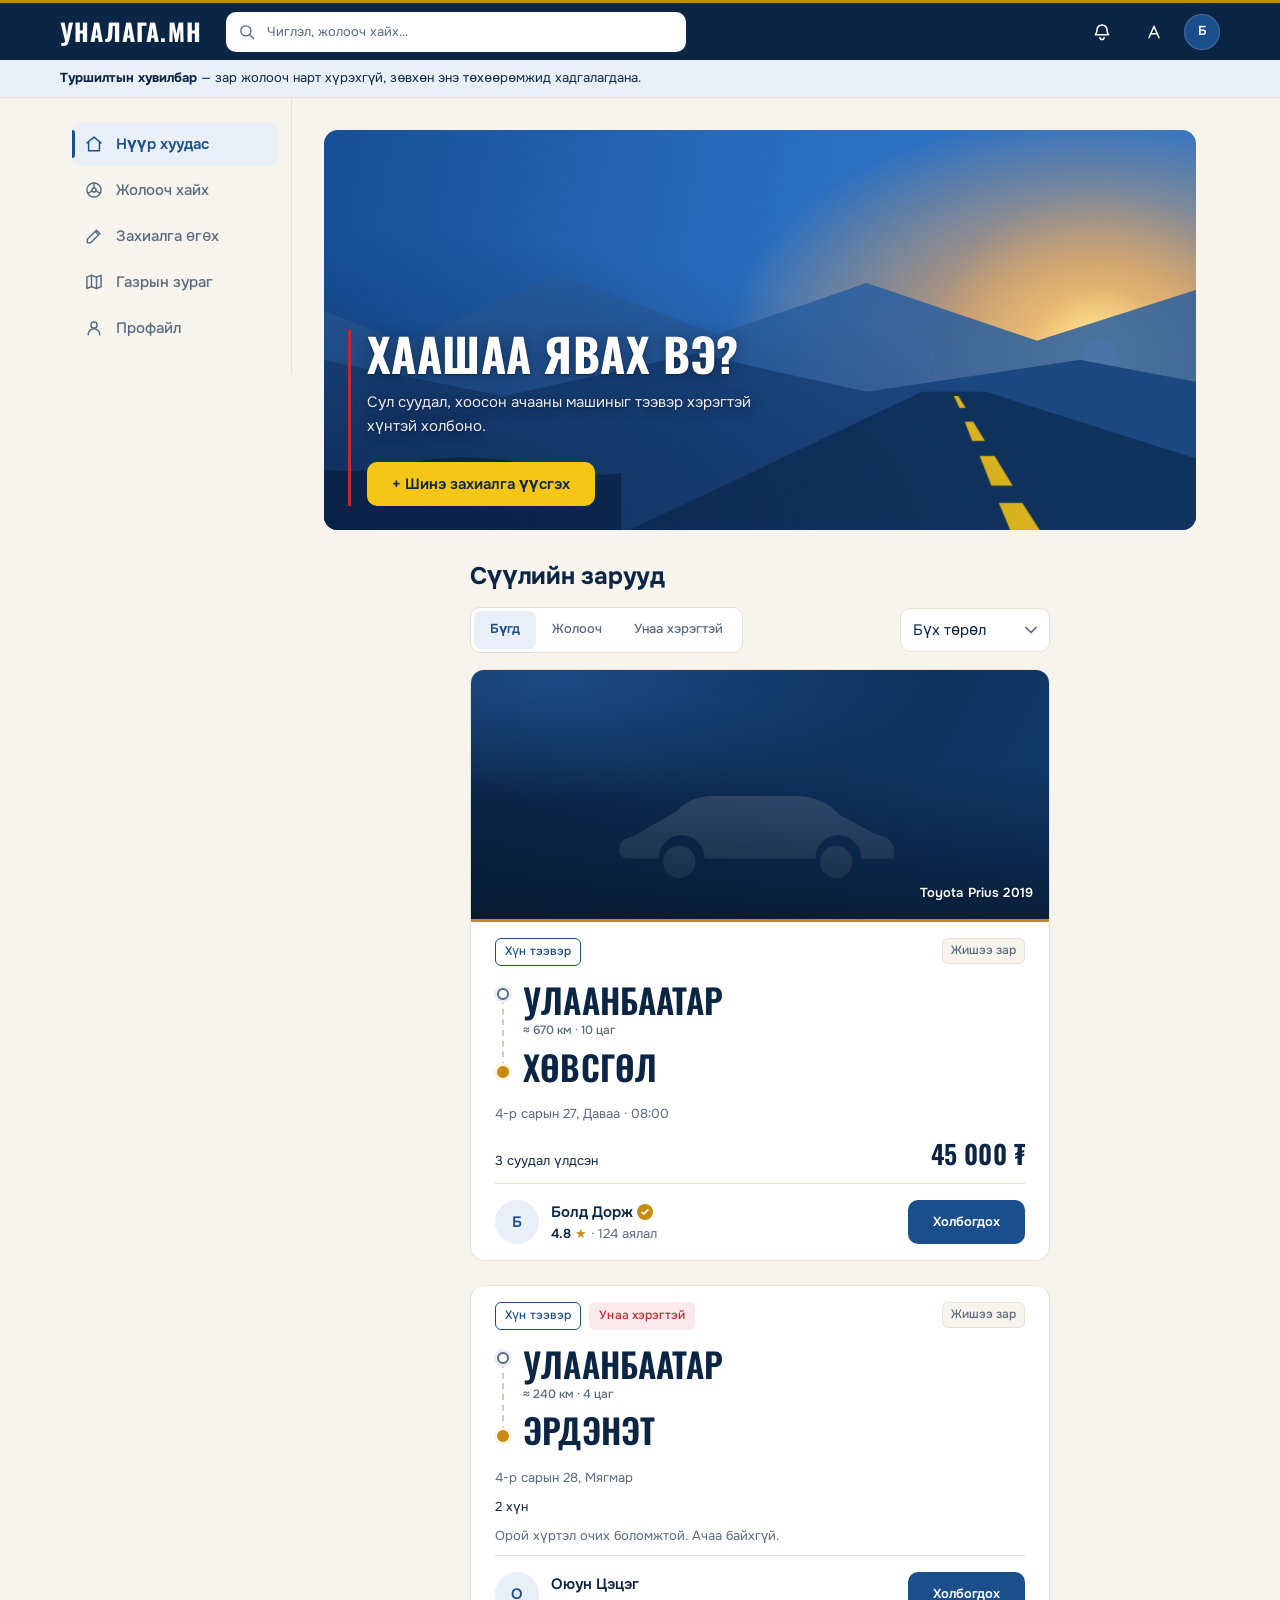
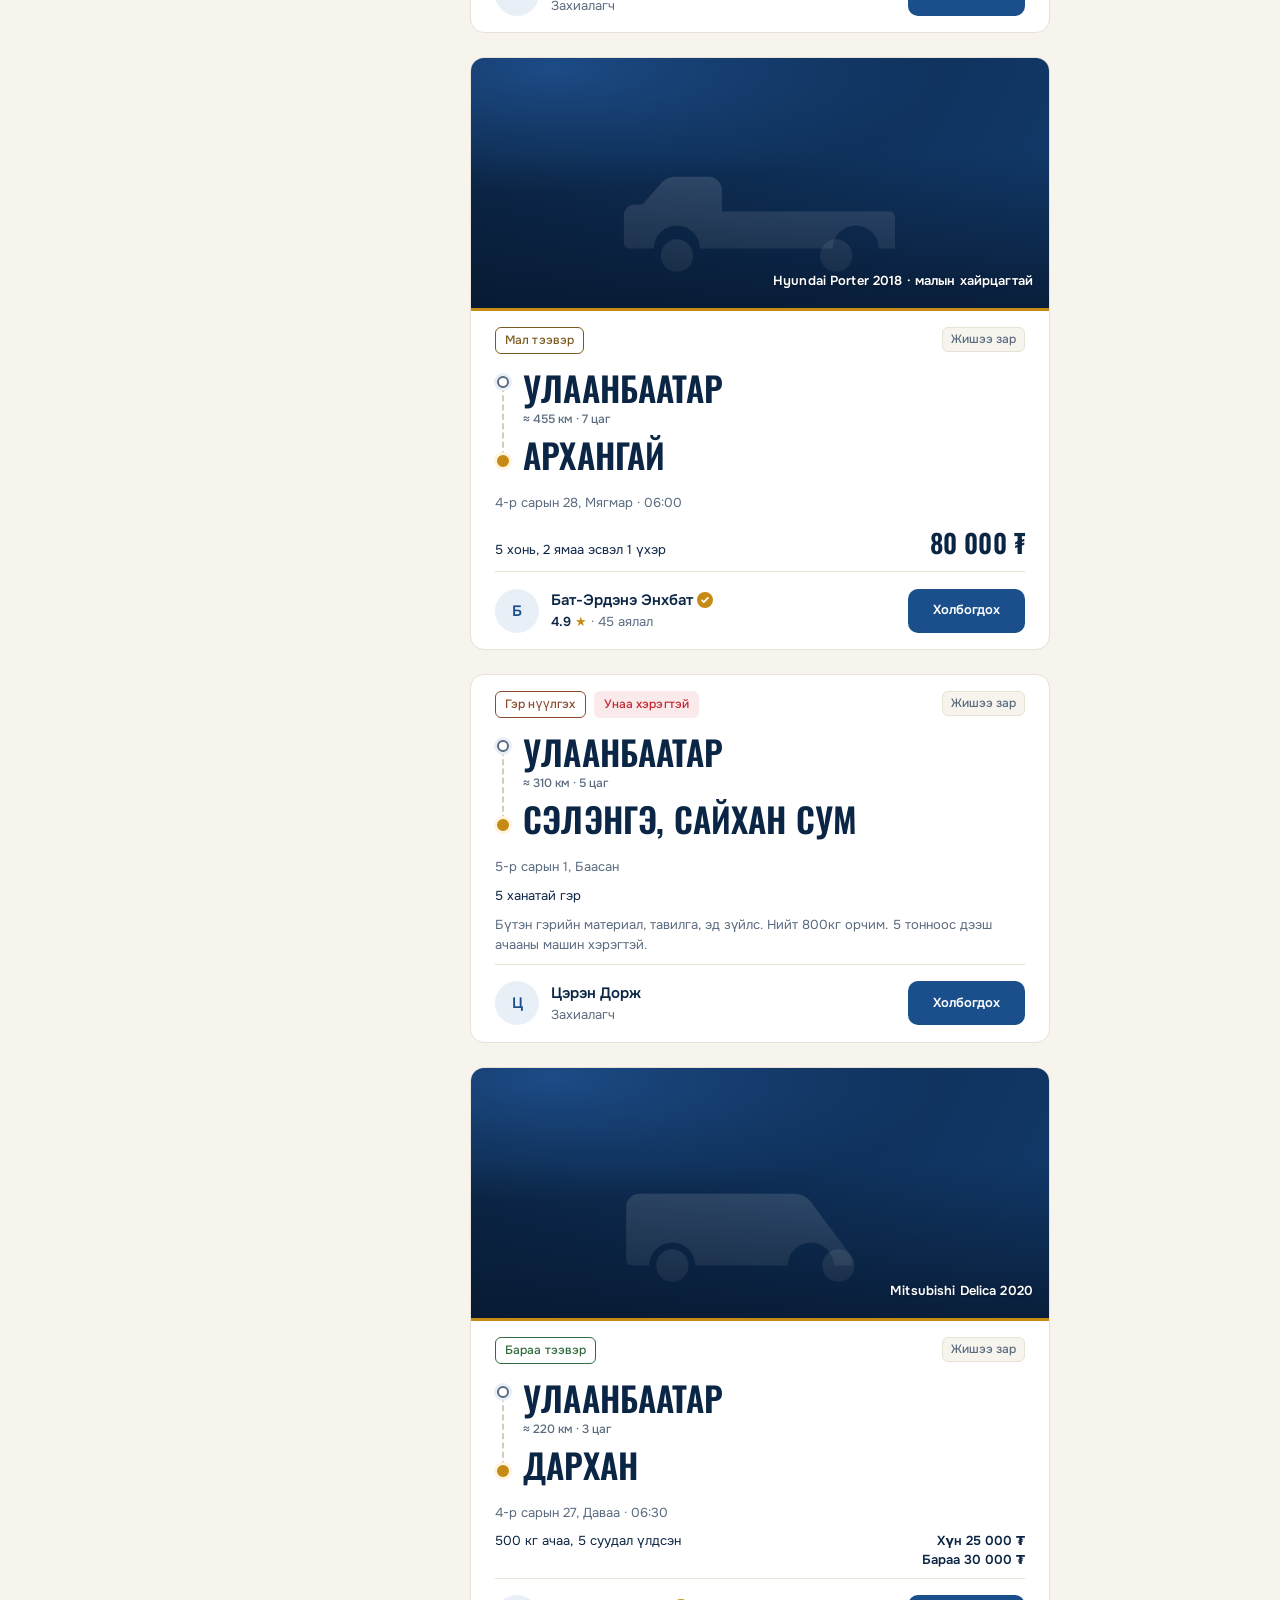
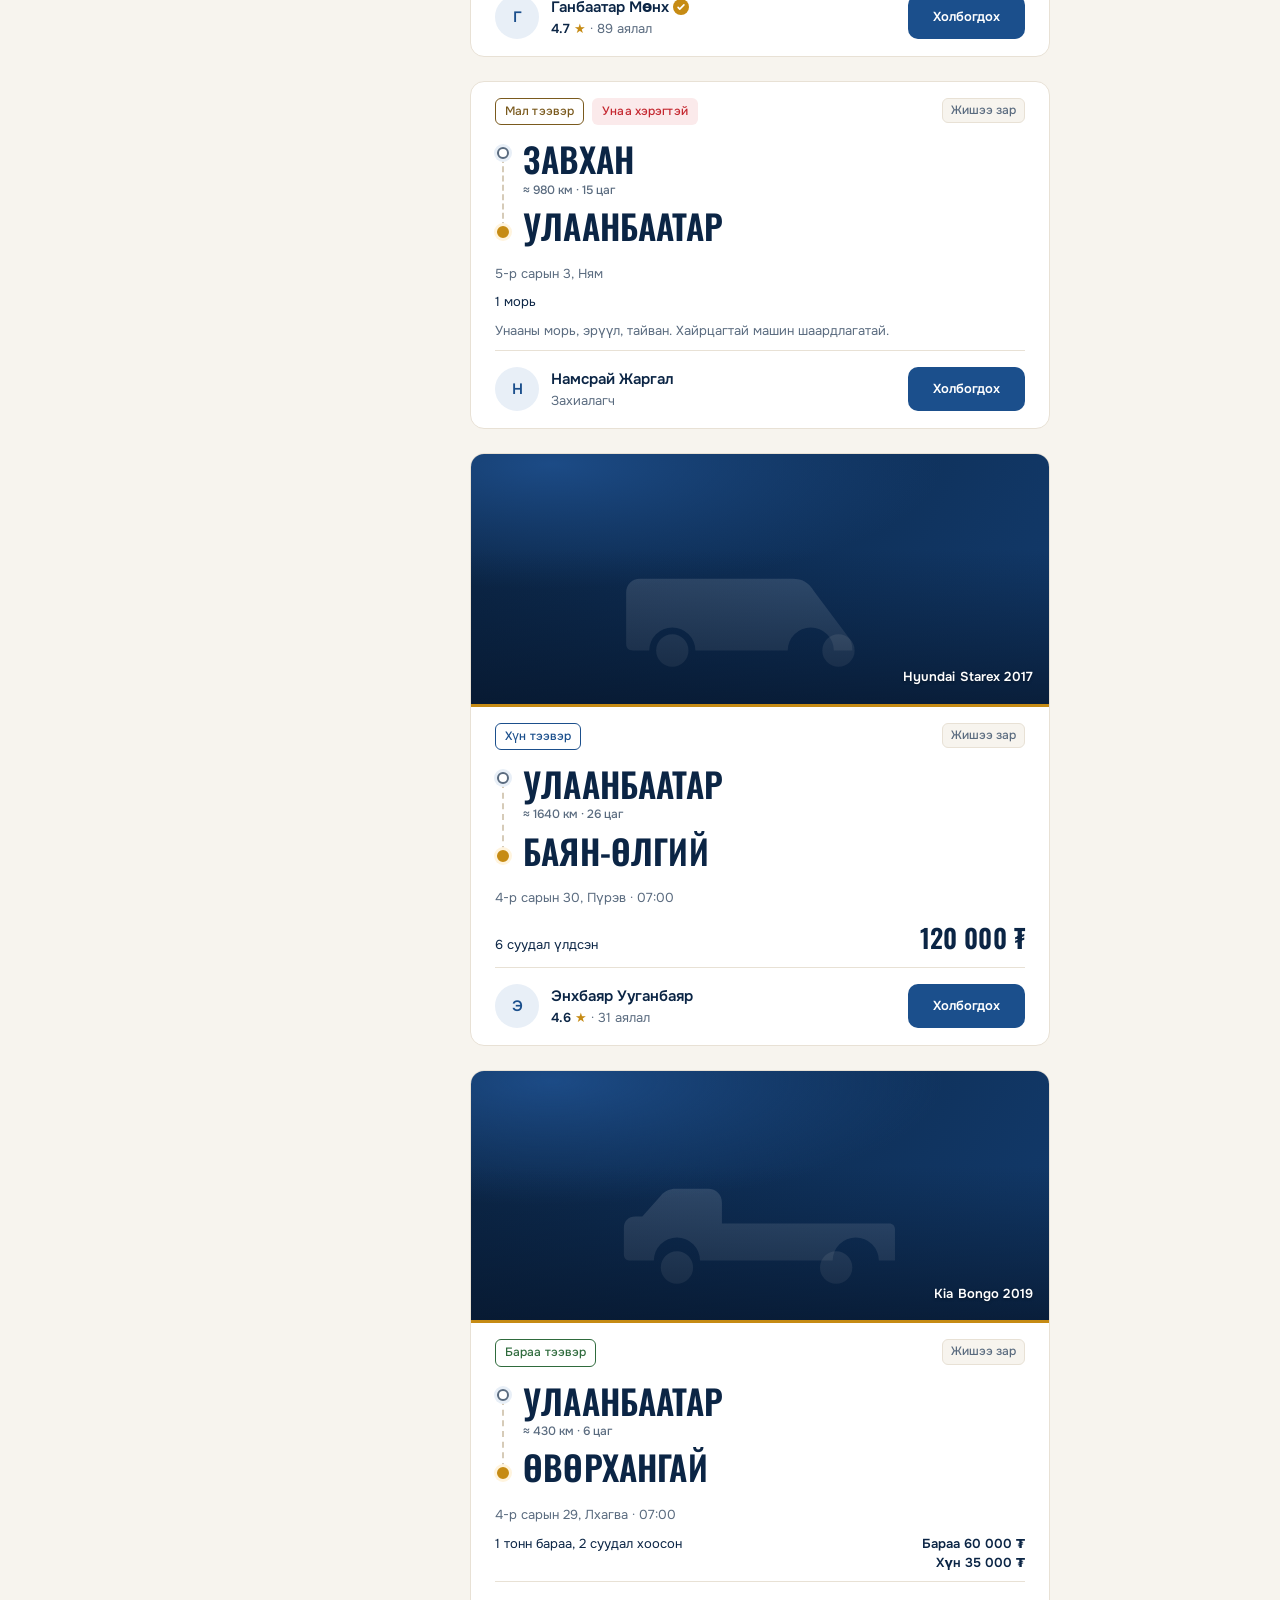
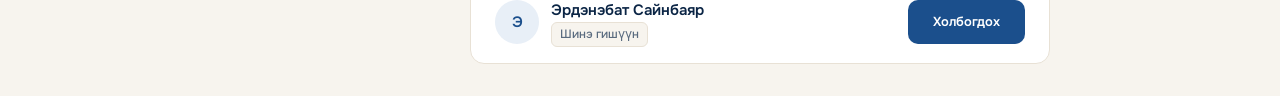
==== commit f12d1c61: "Өдөр/шөнийн горим — нар жаргахад автоматаар шөнө - Өдөр «Тал нутгийн өглөө», шөнө «Шөнийн зам» өнгө " ====
--- a/index.html
+++ b/index.html
@@ -4,6 +4,52 @@
   <meta charset="UTF-8">
   <meta name="viewport" content="width=device-width, initial-scale=1">
   <meta name="theme-color" content="#0B2545">
+  <script>
+  /* Өнгөний горим (DESIGN §2). CSS-ээс өмнө ажиллана — анивчилт гарахгүй.
+     5 хуудсанд ижил — нэгийг засвал бүгдийг зас. */
+  (function () {
+    const KEY = 'unalaga_theme', root = document.documentElement;
+    let mem = null;
+    function pref() {
+      let v = mem;
+      if (!v) { try { v = localStorage.getItem(KEY); } catch (e) { v = null; } }
+      return v === 'day' || v === 'night' ? v : 'auto';
+    }
+    /* Улаанбаатар 47.92°N, 106.92°E, UTC+8 (NOAA хялбарчилсан, ±15 мин).
+       Төхөөрөмжийн цагийн бүсээс үл хамаарна. Нар жаргаснаас 20 мин хойш шөнө. */
+    function sunNight() {
+      const ub = new Date(Date.now() + 288e5), r = Math.PI / 180, lat = 47.92 * r;
+      const n = Math.floor((Date.UTC(ub.getUTCFullYear(), ub.getUTCMonth(), ub.getUTCDate()) - Date.UTC(ub.getUTCFullYear(), 0, 0)) / 864e5);
+      const g = 2 * Math.PI / 365 * (n - 1);
+      const d = 0.006918 - 0.399912 * Math.cos(g) + 0.070257 * Math.sin(g) - 0.006758 * Math.cos(2 * g)
+            + 0.000907 * Math.sin(2 * g) - 0.002697 * Math.cos(3 * g) + 0.00148 * Math.sin(3 * g);
+      const eq = 229.18 * (0.000075 + 0.001868 * Math.cos(g) - 0.032077 * Math.sin(g)
+             - 0.014615 * Math.cos(2 * g) - 0.040849 * Math.sin(2 * g));
+      const c = (Math.cos(90.833 * r) - Math.sin(lat) * Math.sin(d)) / (Math.cos(lat) * Math.cos(d));
+      const ha = Math.acos(Math.max(-1, Math.min(1, c))) / r;
+      const rise = 720 - 4 * (106.92 + ha) - eq + 480;
+      const set = 720 - 4 * (106.92 - ha) - eq + 480;
+      const now = ub.getUTCHours() * 60 + ub.getUTCMinutes();
+      return now < rise || now >= set + 20;
+    }
+    function apply() {
+      const p = pref();
+      let t;
+      try { t = p === 'auto' ? (sunNight() ? 'night' : 'day') : p; } catch (e) { t = 'day'; }
+      root.setAttribute('data-theme', t);
+      root.setAttribute('data-theme-pref', p);
+      const m = document.querySelector('meta[name="theme-color"]');
+      if (m) m.setAttribute('content', t === 'night' ? '#0A1B35' : '#0B2545');
+    }
+    window.unalagaTheme = {
+      pref: pref, apply: apply,
+      set: function (v) { mem = v; try { localStorage.setItem(KEY, v); } catch (e) {} apply(); }
+    };
+    apply();
+    setInterval(apply, 600000);
+    window.addEventListener('storage', function (e) { if (e.key === KEY) { mem = null; apply(); } });
+  })();
+  </script>
   <title>Уналага.мн — тээвэр захиалах</title>
   <meta name="description" content="Хөдөө орон нутгийн тээвэр. Сул суудал, хоосон машиныг тээвэр хэрэгтэй хүнтэй холбоно — хүн, мал, бараа, гэр нүүлгэх.">
   <!-- Туршилтын хувилбар — хайлтад орохгүй. Фаз 3 (backend) хүртэл, тэр үед авна. -->
@@ -67,6 +113,11 @@
       <button class="icon-btn" type="button" aria-label="Мэдэгдэл" aria-expanded="false" aria-controls="notifPanel" data-notif>
         <svg class="ic" viewBox="0 0 24 24" aria-hidden="true"><path d="M6 9.5a6 6 0 0 1 12 0c0 3.6 1.4 5 2 5.75H4c.6-.75 2-2.15 2-5.75Z"/><path d="M9.5 18.5a2.5 2.5 0 0 0 5 0"/></svg>
       </button>
+      <button class="icon-btn theme-btn" type="button" aria-label="Өнгө: автомат" data-theme-toggle>
+        <svg class="ic ic-auto" viewBox="0 0 24 24" aria-hidden="true"><path d="M6 19 12 5l6 14M8.6 14h6.8"/></svg>
+        <svg class="ic ic-sun" viewBox="0 0 24 24" aria-hidden="true"><circle cx="12" cy="12" r="4"/><path d="M12 3v2M12 19v2M3 12h2M19 12h2M5.6 5.6 7 7M17 17l1.4 1.4M18.4 5.6 17 7M7 17l-1.4 1.4"/></svg>
+        <svg class="ic ic-moon" viewBox="0 0 24 24" aria-hidden="true"><path d="M20 14.5A8 8 0 0 1 9.5 4 8 8 0 1 0 20 14.5Z"/></svg>
+      </button>
       <span class="avatar" title="Профайл">Б</span>
     </div>
   </header>
@@ -99,19 +150,7 @@
         <div class="hero-scene" aria-hidden="true">
           <div class="hl hl--sky" data-depth="0"></div>
 
-          <div class="hl hl--sun" data-depth="4">
-            <svg viewBox="0 0 1200 420" preserveAspectRatio="xMidYMax slice">
-              <defs>
-                <radialGradient id="sunGlow" cx="50%" cy="50%" r="50%">
-                  <stop offset="0%"   stop-color="#F5C518" stop-opacity=".85"/>
-                  <stop offset="38%"  stop-color="#F5C518" stop-opacity=".22"/>
-                  <stop offset="100%" stop-color="#F5C518" stop-opacity="0"/>
-                </radialGradient>
-              </defs>
-              <circle cx="790" cy="198" r="176" fill="url(#sunGlow)"/>
-              <circle cx="790" cy="198" r="44"  fill="#F7D64A"/>
-            </svg>
-          </div>
+          <div class="hl hl--sun" data-depth="4"></div>
 
           <div class="hl hl--far" data-depth="8">
             <svg viewBox="0 0 1200 420" preserveAspectRatio="xMidYMax slice">
@@ -157,7 +196,6 @@
         </div>
 
         <div class="hero-inner">
-          <p class="hero-eyebrow">Хөдөө орон нутгийн тээвэр</p>
           <h1 class="hero-title">Хаашаа явах вэ?</h1>
           <p class="hero-sub">Сул суудал, хоосон ачааны машиныг тээвэр хэрэгтэй хүнтэй холбоно.</p>
           <button class="btn btn-primary hero-cta" type="button">+ Шинэ захиалга үүсгэх</button>
--- a/style.css
+++ b/style.css
@@ -4,17 +4,29 @@
    Дизайны шийдвэр: DESIGN.md §2 (өнгө), §3 (фонт), §4 (зай), §5 (badge)
    ═══════════════════════════════════════════════════════════════════ */
 
+/* ── Өдөр / шөнийн горим (DESIGN §2) ──────────────────────────
+   :root = өдөр. :root[data-theme="night"] доор token-уудыг дарна.
+   data-theme-ийг <head> дахь inline script CSS-ээс өмнө тавина (анивчилтгүй). */
 :root {
+  color-scheme: light;
+
   /* ── Суурь өнгө ─────────────────────────────────────────── */
   --ink:        #0B2545;  /* гүн хөх — гарчиг, гол текст */
   --ink-muted:  #5A6B7F;  /* дэд текст */
   --ink-lift:   #123A6B;  /* машины панелийн гэрэлтсэн тал */
   --ink-glow:   #1C4B86;  /* машины панелийн радиаль гэрэл */
   --scrim:      rgba(6, 21, 42, 0.74);  /* зураг/панел дээрх бараан хөшиг */
-  --paper:      #F2F4F7;  /* хуудасны дэвсгэр */
+  --paper:      #F7F4EE;  /* хуудасны дэвсгэр — бүлээн цайвар */
   --surface:    #FFFFFF;  /* карт */
-  --line:       #DCE2E9;  /* хүрээ, тусгаарлагч */
-  --line-2:     #C2CDDA;  /* тод хүрээ — чиглэлийн шугам, hover */
+  --line:       #E8E1D5;  /* хүрээ, тусгаарлагч */
+  --line-2:     #D6CBB8;  /* тод хүрээ — чиглэлийн шугам, hover */
+
+  /* --ink нь текст ба бараан дэвсгэр хоёр үүрэгтэй байсан. Шөнөд --ink цайвар
+     болдог тул бараан дэвсгэрт (header, toast, offline-bar) тусдаа token. */
+  --chrome:     #0B2545;  /* header, бараан мэдэгдлийн дэвсгэр */
+  --link:       #1B4F8C;  /* хөх ТЕКСТ, холбоос (товчийн дэвсгэр биш — тэр --blue) */
+  --on-gold:    #FFFFFF;  /* алтан дугуй дээрх ✓ */
+  --glow:       0 0 0 0 transparent;  /* шөнө л алтан туяа (DESIGN §10) */
 
   /* ── Далбааны өнгө ──────────────────────────────────────── */
   --blue:       #1B4F8C;  /* үндсэн товч, холбоос, идэвхтэй цэс */
@@ -25,7 +37,7 @@
   --red-wash:   #FBEAEB;
 
   --gold:       #C68B14;  /* итгэл: од, ✓ баталгаа, чиглэлийн төгсгөл */
-  --gold-wash:  #FBF2DE;
+  --gold-wash:  #FFF4DE;
 
   /* ── Далбааны өнгө — ЗӨВХӨН hero-д (DESIGN §2, §14) ──────────
      Feed дэх өнгөний утга (улаан = хэрэгцээ, алт = итгэл) хэвээр.
@@ -36,9 +48,21 @@
   --flag-gold:  #F5C518;  /* нар, замын зураас, hero-гийн товч */
   --flag-gold-hi: #FFD942;/* тэр товчны hover */
   --flag-red:   #C4272F;  /* hero-гийн хажуугийн зурвас */
-  --on-dark-soft: rgba(255, 255, 255, 0.82);   /* бараан дээрх дэд текст */
+  --on-dark-soft: rgba(255, 255, 255, 0.92);   /* бараан дээрх дэд текст */
   --hero-veil-top: rgba(6, 23, 49, 0.10);
   --hero-veil-bot: rgba(5, 15, 34, 0.72);
+
+  /* Hero-гийн өдөр/шөнийн давхаргууд. Өдөр: нар мандах тэнгэр (баруун доор
+     туяа, зүүн тал гүн хөх — цагаан текст ≥4.5:1). Шөнө: одоогийн шөнийн тэнгэр + сар. */
+  --hero-sky:
+    radial-gradient(ellipse 42% 60% at 88% 56%, #F6CB86 0%, rgba(241, 168, 94, 0.75) 38%, rgba(241, 168, 94, 0) 100%),
+    linear-gradient(100deg, #174f96 0%, #2b6fc0 52%, #2f74c4 100%);
+  --hero-scrim: radial-gradient(ellipse 85% 75% at 0% 100%, rgba(8, 26, 60, 0.6), transparent);
+  --sun-art: radial-gradient(circle 170px at 86% 56%, #FFF6D8 0 14px, rgba(255, 226, 140, 0.9) 22px, rgba(255, 196, 96, 0.38) 70px, rgba(255, 190, 90, 0) 170px);
+  --hill-far:   #2a5f9f;
+  --hill-mid:   #1b4880;
+  --hill-near:  #0e2d58;
+  --road-fill:  #10335e;
 
   --white:      #FFFFFF;  /* өнгөт дэвсгэр дээрх текст */
 
@@ -87,7 +111,7 @@
 
   /* ── Modal / форм ───────────────────────────────────────── */
   --overlay:    rgba(11, 37, 69, 0.52);  /* modal-ын ард бүдгэрүүлэх */
-  --ink-faint:  #93A2B3;                 /* placeholder текст */
+  --ink-faint:  #66768A;                 /* placeholder текст — цагаан дээр ~4.7:1 */
   /* select-ийн доош сум — data-URI, нэмэлт хүсэлтгүй */
   --caret: url("data:image/svg+xml,%3Csvg xmlns='http://www.w3.org/2000/svg' width='12' height='8' viewBox='0 0 12 8'%3E%3Cpath d='M1 1.5 6 6.5l5-5' fill='none' stroke='%235A6B7F' stroke-width='1.75' stroke-linecap='round' stroke-linejoin='round'/%3E%3C/svg%3E");
 
@@ -95,6 +119,54 @@
 
   --header-height: 60px;
   --shell: 1160px;
+}
+
+/* ═══════════════ ШӨНИЙН ГОРИМ (DESIGN §2) ═══════════════
+   Зөвхөн token дарна — бүрэлдэхүүн бүр өөрийн дүрмээ хэвээр хадгална.
+   Бараан дэвсгэр дээрх текстийн өнгө (--white) хоёр горимд ижил. */
+:root[data-theme="night"] {
+  color-scheme: dark;
+
+  --paper:      #081428;
+  --surface:    #0F2240;
+  --ink:        #EAF1FB;
+  --ink-muted:  #93A6C2;
+  --line:       #1E3354;
+  --line-2:     #2C4670;
+
+  --blue:       #2D6FD0;
+  --blue-dark:  #2559A8;
+  --blue-wash:  #16305A;
+  --red:        #FF8A8F;
+  --red-wash:   rgba(255, 90, 100, 0.14);
+  --gold:       #FFD24D;
+  --gold-wash:  rgba(255, 210, 77, 0.10);
+
+  --chrome:     #0A1B35;
+  --link:       #7FB2F0;  /* #0F2240 дээр ~7:1 */
+  --on-gold:    #081428;
+  --glow:       0 0 14px rgba(255, 200, 60, 0.5);
+
+  --badge-livestock: #D9B16A;
+  --badge-cargo:     #7FCB8F;
+  --badge-moving:    #E5A07F;
+
+  --ink-faint:  #8196B4;  /* #0F2240 дээр ~5.3:1 */
+  --overlay:    rgba(2, 8, 20, 0.66);
+  --shadow: 0 1px 2px rgba(0, 0, 0, 0.3),
+            0 4px 12px rgba(0, 0, 0, 0.35);
+  --shadow-lift: 0 4px 10px rgba(0, 0, 0, 0.4),
+                 0 24px 60px rgba(0, 0, 0, 0.55);
+  --caret: url("data:image/svg+xml,%3Csvg xmlns='http://www.w3.org/2000/svg' width='12' height='8' viewBox='0 0 12 8'%3E%3Cpath d='M1 1.5 6 6.5l5-5' fill='none' stroke='%2393A6C2' stroke-width='1.75' stroke-linecap='round' stroke-linejoin='round'/%3E%3C/svg%3E");
+
+  /* Hero: шөнийн тэнгэр, сар */
+  --hero-sky: linear-gradient(180deg, var(--sky-top) 0%, var(--sky-mid) 54%, var(--sky-low) 100%);
+  --hero-scrim: linear-gradient(180deg, var(--hero-veil-top) 0%, transparent 32%, var(--hero-veil-bot) 100%);
+  --sun-art: radial-gradient(circle 150px at 74% 34%, #F4EBCB 0 12px, rgba(244, 235, 203, 0.28) 13px, rgba(244, 235, 203, 0.1) 50px, rgba(244, 235, 203, 0) 150px);
+  --hill-far:   #12376E;
+  --hill-mid:   #0B2549;
+  --hill-near:  #050F22;
+  --road-fill:  #071B36;
 }
 
 /* ═══════════════ RESET ═══════════════ */
@@ -115,7 +187,7 @@
 
 button { font: inherit; color: inherit; cursor: pointer; }
 
-a { color: var(--blue); text-decoration: none; }
+a { color: var(--link); text-decoration: none; }
 
 /* Гарчигт мөрийн өндөр 1.2, бага зэрэг нягт tracking */
 h1, h2, h3 { line-height: 1.2; letter-spacing: -0.01em; }
@@ -148,7 +220,7 @@
 
 /* ═══════════════ ФОКУС (a11y — DESIGN §11) ═══════════════ */
 :focus-visible {
-  outline: 2px solid var(--blue);
+  outline: 2px solid var(--link);
   outline-offset: 2px;
   border-radius: 3px;
 }
@@ -201,7 +273,7 @@
   align-items: center;
   gap: var(--space-5);
   height: var(--header-height);
-  background: var(--ink);
+  background: var(--chrome);
   border-top: 3px solid var(--gold);
   /* Дэвсгэр бүтэн өргөнөөр, агуулга нь shell-д төвлөрнө */
   padding-inline: max(var(--space-5), calc((100% - var(--shell)) / 2));
@@ -258,7 +330,7 @@
   padding: 0 var(--space-4) 0 40px;
   border: 1px solid transparent;
   border-radius: var(--radius-md);
-  background: var(--white);
+  background: var(--surface);   /* өдөр цагаан, шөнө бараан — текст уншигдана */
   font-family: var(--font-body);
   font-size: var(--text-small);
   color: var(--ink);
@@ -287,6 +359,25 @@
 .icon-btn:hover { background: rgba(255, 255, 255, 0.1); }
 /* Мэдэгдлийн цонх — хонхны доор хөвнө (DESIGN §4: хөвж байгаа зүйлд л сүүдэр) */
 .header-actions { position: relative; }
+
+/* Өнгөний горимын товч — 3 icon-оос одоогийн сонголтыг л харуулна */
+.theme-btn[hidden] { display: none; }   /* .icon-btn-ийн display:grid hidden-ийг дардаг */
+.theme-btn .ic { display: none; }
+:root[data-theme-pref="auto"] .theme-btn .ic-auto,
+:root[data-theme-pref="day"] .theme-btn .ic-sun,
+:root[data-theme-pref="night"] .theme-btn .ic-moon { display: block; }
+@media (max-width: 360px) {
+  .header-actions { gap: var(--space-1); }
+}
+
+/* Горим солих үед л 0.25s шилжилт (ачаалахад биш). @media бүрхүүл заавал —
+   эс бөгөөс reduced-motion-ийн «transition: none»-оос давна (DESIGN §10) */
+@media (prefers-reduced-motion: no-preference) {
+  :root.theme-switching *:not(.toast) {
+    transition: background-color 0.25s ease, color 0.25s ease, border-color 0.25s ease,
+                fill 0.25s ease, stroke 0.25s ease, box-shadow 0.25s ease !important;
+  }
+}
 .notif-panel {
   position: absolute;
   top: calc(100% + var(--space-2));
@@ -356,10 +447,10 @@
 .nav-link:hover .ic { color: var(--ink); }
 .nav-link.is-active {
   background: var(--blue-wash);
-  color: var(--blue);
+  color: var(--link);
   font-weight: 600;
 }
-.nav-link.is-active .ic { color: var(--blue); }
+.nav-link.is-active .ic { color: var(--link); }
 .nav-link.is-active::before {   /* зүүн талын идэвхтэй зураас */
   content: "";
   position: absolute;
@@ -422,14 +513,22 @@
   inset: 0;
   width: 100%;
   height: 100%;
-  background: linear-gradient(180deg, var(--sky-top) 0%, var(--sky-mid) 54%, var(--sky-low) 100%);
-}
-/* Доошоо бараавтар — цагаан текст уншигдана */
+  background: var(--hero-sky);   /* өдөр нар мандах тэнгэр, шөнө одтой хөх */
+}
+/* Нар (өдөр) / сар (шөнө) — SVG биш CSS: viewBox slice-аар тайрагдахгүй, хувиар байрлана */
+.hl--sun { background: var(--sun-art); }
+/* Уул, замын өнгийг горимоор солино — SVG-ийн fill атрибутыг CSS давна.
+   clipPath доторх path-д хүрэхгүйн тулд зам нь `svg > path` */
+.hl--far path   { fill: var(--hill-far); }
+.hl--mid path   { fill: var(--hill-mid); }
+.hl--grass path { fill: var(--hill-near); }
+.hl--road svg > path { fill: var(--road-fill); }
+/* Текст уншигдах хөшиг — шөнө доошоо бараавтар, өдөр зүүн доод буланд */
 .hero-scene::after {
   content: "";
   position: absolute;
   inset: 0;
-  background: linear-gradient(180deg, var(--hero-veil-top) 0%, transparent 32%, var(--hero-veil-bot) 100%);
+  background: var(--hero-scrim);
 }
 
 /* Замын алтан зураас — app.js скроллоор --road-shift-ийг өөрчилнө */
@@ -445,14 +544,6 @@
   margin: 0 0 var(--space-5) var(--space-5);
   padding-left: var(--space-4);
   border-left: 3px solid var(--flag-red);
-}
-.hero-eyebrow {
-  margin-bottom: var(--space-2);
-  font-size: var(--text-tiny);
-  font-weight: 600;
-  letter-spacing: 0.14em;
-  text-transform: uppercase;
-  color: var(--flag-gold);
 }
 .hero-title {
   font-family: var(--font-display);
@@ -462,16 +553,19 @@
   letter-spacing: 0.01em;
   text-transform: uppercase;
   color: var(--white);
+  text-shadow: 0 1px 2px rgba(5, 15, 34, 0.5), 0 2px 16px rgba(5, 15, 34, 0.35);
 }
 .hero-sub {
   margin: var(--space-3) 0 var(--space-5);
   max-width: 26rem;
   color: var(--on-dark-soft);
+  text-shadow: 0 1px 2px rgba(5, 15, 34, 0.5), 0 2px 16px rgba(5, 15, 34, 0.35);
 }
 /* Гол үйлдэл — далбааны алт. Гүн хөх дэвсгэр дээр хамгийн тод. */
 .hero-cta {
   background: var(--flag-gold);
-  color: var(--ink);
+  color: var(--chrome);          /* --ink шөнө цайвар болдог тул */
+  box-shadow: var(--glow);
 }
 .hero-cta:hover { background: var(--flag-gold-hi); }
 
@@ -587,7 +681,7 @@
   background:
     var(--veh) center 78% / min(74%, 300px) no-repeat,
     radial-gradient(130% 96% at 14% 4%, var(--ink-glow) 0%, transparent 52%),
-    linear-gradient(116deg, var(--ink) 0%, var(--ink-lift) 100%);
+    linear-gradient(116deg, var(--chrome) 0%, var(--ink-lift) 100%);
 }
 /* Тээврийн хэрэгслийн дүрс — усан тэмдэг. Тодорхой файлгүй, data-URI. */
 .post-photo         { --veh: none; }
@@ -661,7 +755,7 @@
   letter-spacing: 0.01em;
   white-space: nowrap;
 }
-.badge-passenger { color: var(--blue); }
+.badge-passenger { color: var(--link); }
 .badge-livestock { color: var(--badge-livestock); }
 .badge-cargo     { color: var(--badge-cargo); }
 .badge-moving    { color: var(--badge-moving); }
@@ -710,7 +804,7 @@
   bottom: 6px;
   background: var(--gold);
   border-color: var(--gold);
-  box-shadow: 0 0 0 3px var(--gold-wash);
+  box-shadow: 0 0 0 3px var(--gold-wash), var(--glow);
 }
 .route-city {
   font-family: var(--font-display);
@@ -793,7 +887,7 @@
   height: 44px;
   border-radius: 50%;
   background: var(--blue-wash);
-  color: var(--blue);
+  color: var(--link);
   font-weight: 600;
 }
 .person-main {
@@ -815,7 +909,8 @@
   height: 16px;
   border-radius: 50%;
   background: var(--gold);
-  color: var(--white);
+  color: var(--on-gold);
+  box-shadow: var(--glow);
   flex-shrink: 0;
 }
 .verified svg { width: 10px; height: 10px; }
@@ -1015,7 +1110,7 @@
   font-weight: 700;
   line-height: 1;
 }
-.trust-ok::before   { content: "✓"; background: var(--gold); color: var(--white); }
+.trust-ok::before   { content: "✓"; background: var(--gold); color: var(--on-gold); box-shadow: var(--glow); }
 .trust-no::before   { content: "–"; background: var(--paper); color: var(--ink-muted); border: 1px solid var(--line); }
 .trust-info::before { content: "•"; color: var(--ink-muted); font-size: 18px; }
 .trust-no { color: var(--ink-muted); }
@@ -1090,6 +1185,9 @@
 }
 .review-name { font-weight: 600; }
 .review-stars { color: var(--gold); letter-spacing: 1px; }
+/* text-shadow-д spread байдаггүй тул --glow-ийг биш, шөнийн дүрмийг тусад нь (DESIGN §10) */
+:root[data-theme="night"] .star,
+:root[data-theme="night"] .review-stars { text-shadow: 0 0 10px rgba(255, 200, 60, 0.5); }
 .review-text {
   margin-top: var(--space-2);
   line-height: 1.6;
@@ -1167,14 +1265,14 @@
 }
 .map-svg { display: block; width: 100%; height: auto; }
 .map-land { fill: var(--blue-wash); stroke: var(--line-2); stroke-width: 3; stroke-linejoin: round; }
-.map-route { stroke: var(--blue); stroke-opacity: 0.28; stroke-linecap: round; }
+.map-route { stroke: var(--link); stroke-opacity: 0.28; stroke-linecap: round; }
 .map-route.is-picked { stroke: var(--gold); stroke-opacity: 1; }
 .map-aimag { cursor: pointer; outline: none; }
 .map-hit { fill: transparent; }
 .map-dot { fill: var(--surface); stroke: var(--ink-muted); stroke-width: 3; }
-.map-aimag.has-routes .map-dot { fill: var(--blue); stroke: var(--surface); }
+.map-aimag.has-routes .map-dot { fill: var(--link); stroke: var(--surface); }
 .map-aimag.is-picked .map-dot { fill: var(--gold); stroke: var(--surface); }
-.map-aimag:focus-visible .map-hit { stroke: var(--blue); stroke-width: 4; }
+.map-aimag:focus-visible .map-hit { stroke: var(--link); stroke-width: 4; }
 .map-label {
   font-family: var(--font-body);
   font-size: 22px;
@@ -1250,11 +1348,11 @@
 .seg-item span:hover { color: var(--ink); }
 .seg-item input:checked + span {
   background: var(--blue-wash);
-  color: var(--blue);
+  color: var(--link);
   font-weight: 600;
 }
 .seg-item input:focus-visible + span {
-  outline: 2px solid var(--blue);
+  outline: 2px solid var(--link);
   outline-offset: 1px;
 }
 
@@ -1326,7 +1424,9 @@
   transform: translate(-50%, 0);
 }
 /* Алдаа, сануулга — ногоон «амжилт» шиг харагдахгүй. Улаан биш (DESIGN §2) */
-.toast.is-notice { background: var(--ink); }
+.toast.is-notice { background: var(--chrome); }
+/* Шөнө --chrome нь --paper-тай бараг нийлдэг тул нимгэн хүрээ */
+:root[data-theme="night"] .toast.is-notice { border: 1px solid var(--line-2); }
 
 /* ═══════════════ ӨӨРИЙН МЭДЭГДЭЛ ═══════════════
    Алдааны төлөв (app.js renderErrorState) ба интернэт тасрах мэдэгдэл
@@ -1343,10 +1443,11 @@
   justify-content: space-between;
   gap: var(--space-3);
   padding: var(--space-3) var(--space-5);
-  background: var(--ink);
+  background: var(--chrome);
   color: var(--white);
   font-size: var(--text-small);
 }
+:root[data-theme="night"] .offline-bar { border-top: 1px solid var(--line-2); }
 .offline-bar[hidden] { display: none; }
 .offline-bar .btn {
   flex-shrink: 0;
@@ -1483,7 +1584,7 @@
   transition: border-color var(--transition);
 }
 .inp:hover { border-color: var(--line-2); }
-.inp:focus { border-color: var(--blue); outline: none; }
+.inp:focus { border-color: var(--link); outline: none; }
 .inp::placeholder { color: var(--ink-faint); }
 textarea.inp { resize: vertical; line-height: 1.6; }
 select.inp { appearance: none; background: var(--surface) var(--caret) no-repeat right var(--space-3) center; padding-right: var(--space-6); }
@@ -1539,12 +1640,12 @@
 
 /* Сонгогдсон — хөх хүрээ, цайвар хөх дэвсгэр */
 .pick-card input:checked + .pick-in {
-  border-color: var(--blue);
+  border-color: var(--link);
   background: var(--blue-wash);
 }
-.pick-card input:checked + .pick-in .ic { color: var(--blue); }
+.pick-card input:checked + .pick-in .ic { color: var(--link); }
 .pick-card input:focus-visible + .pick-in {
-  outline: 2px solid var(--blue);
+  outline: 2px solid var(--link);
   outline-offset: 2px;
 }
 
@@ -1568,8 +1669,8 @@
   cursor: pointer;
   transition: border-color var(--transition), color var(--transition);
 }
-.file-drop:hover { border-color: var(--blue); color: var(--blue); }
-.file-drop:focus-within { outline: 2px solid var(--blue); outline-offset: 2px; }
+.file-drop:hover { border-color: var(--link); color: var(--link); }
+.file-drop:focus-within { outline: 2px solid var(--link); outline-offset: 2px; }
 
 .file-preview {
   position: relative;
@@ -1760,7 +1861,7 @@
     font-weight: 500;
   }
   .bnav-link .ic { width: 22px; height: 22px; }
-  .bnav-link.is-active { color: var(--blue); font-weight: 600; }
+  .bnav-link.is-active { color: var(--link); font-weight: 600; }
   /* Гол үйлдэл — хөх дугуй дотор «+» */
   .bnav-order .ic {
     width: 32px;
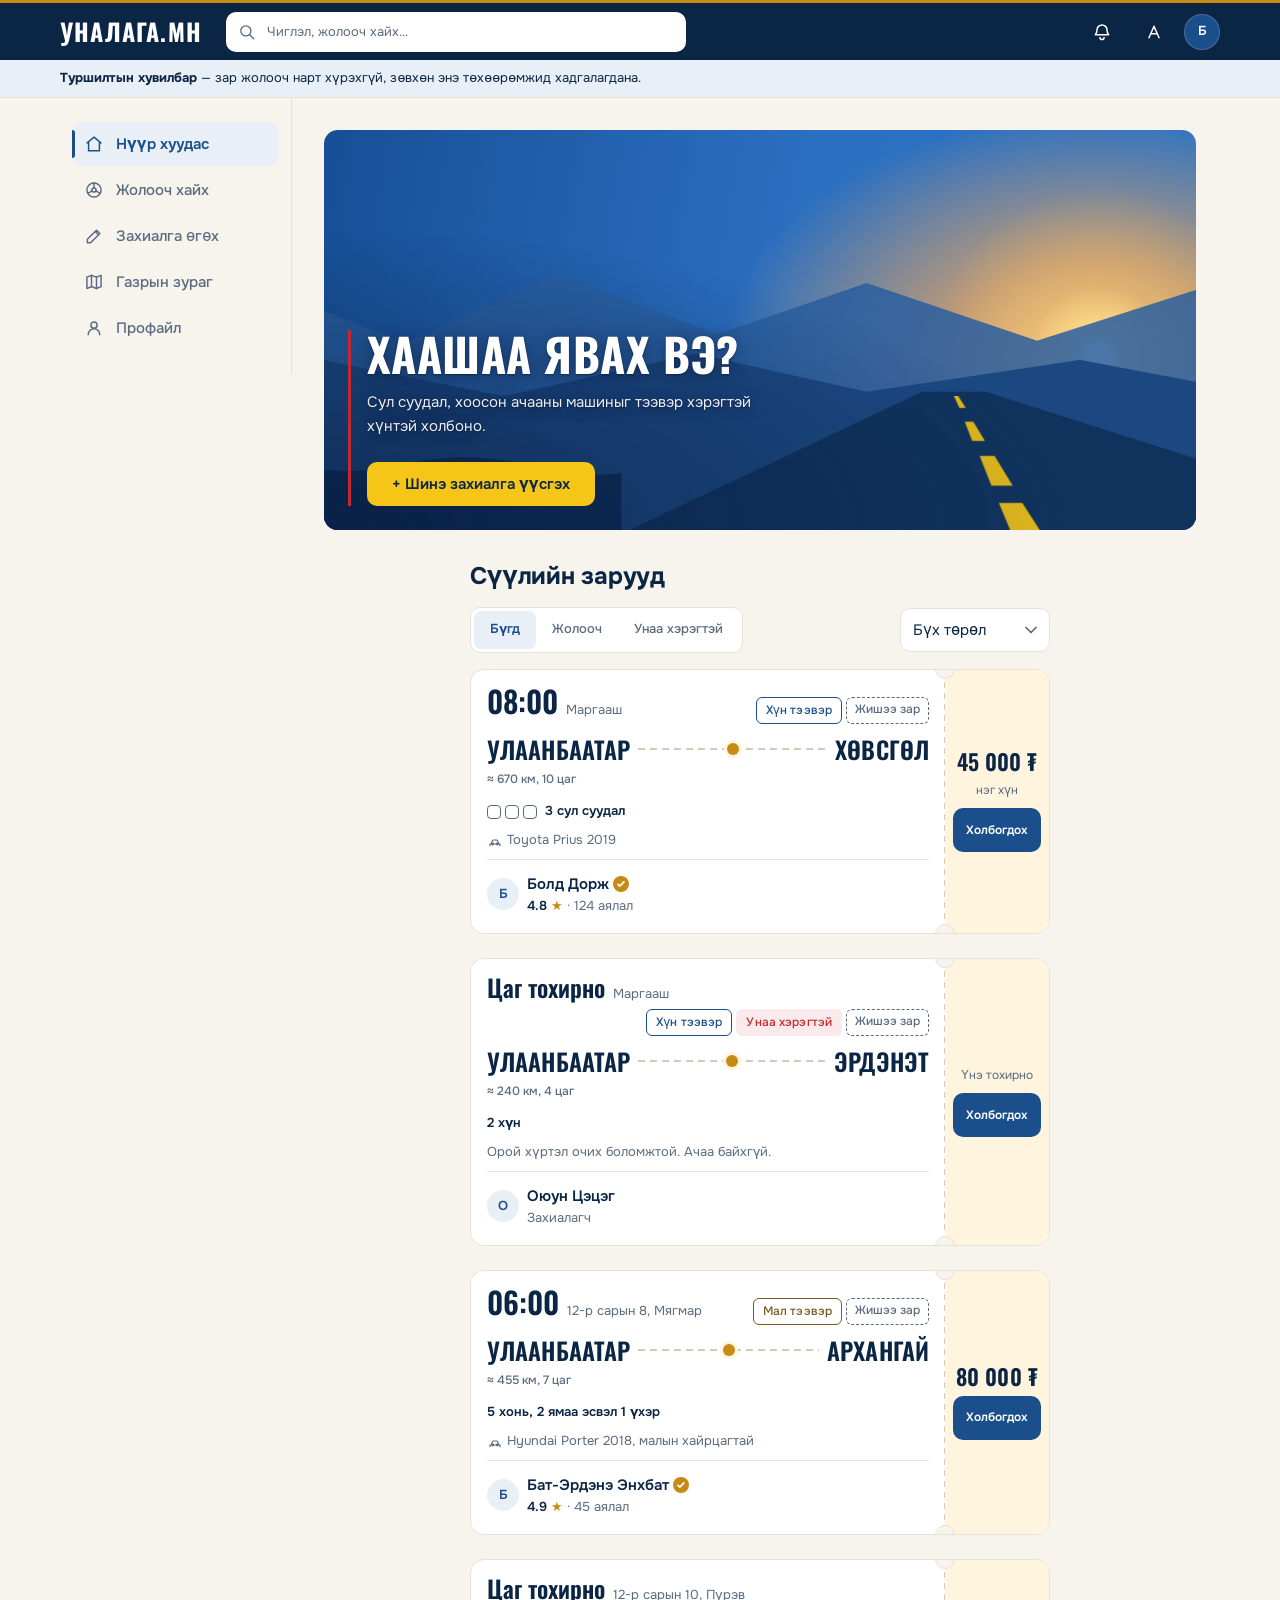
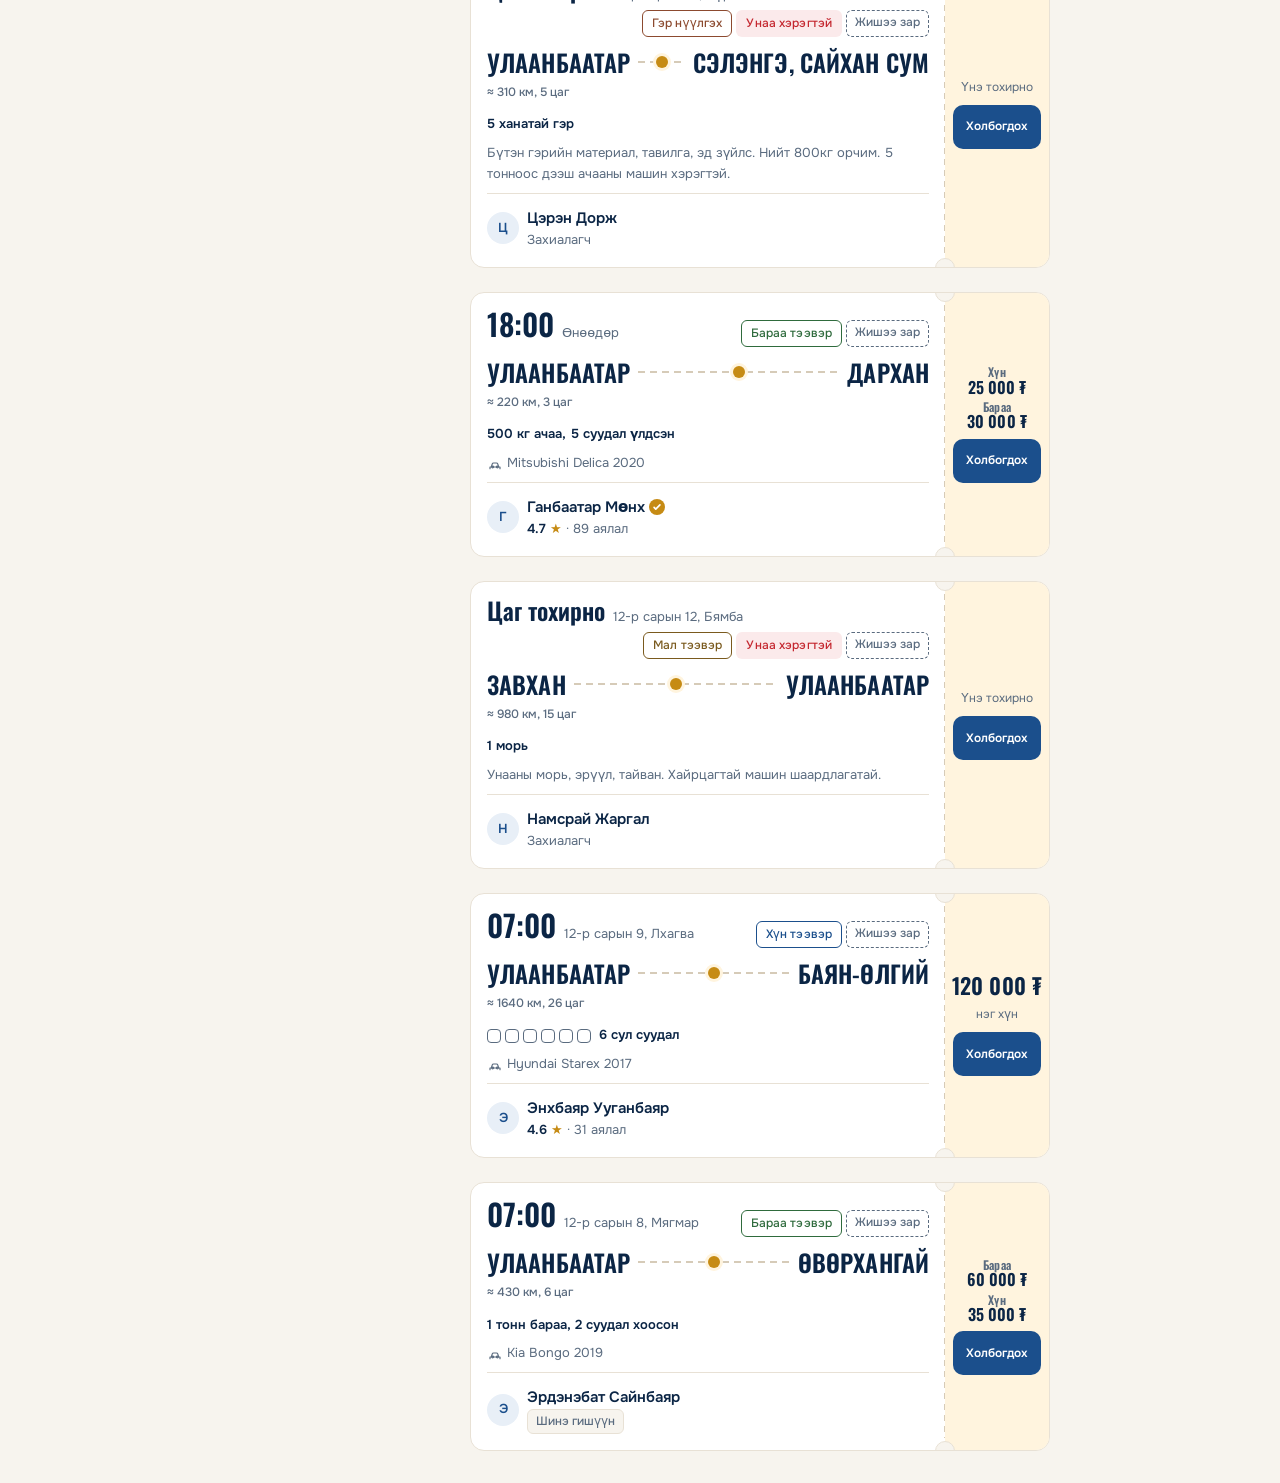
==== commit 8c4ee72d: "Тасалбар хэлбэрийн зар — хоосон зургийн хайрцаг хасав - Карт: явах цаг том, УБ ——●—— ДАРХАН хэвтээ ч" ====
--- a/index.html
+++ b/index.html
@@ -236,353 +236,307 @@
       <!-- Ачаалж байх skeleton — app.js showFeedSkeleton/hideFeedSkeleton удирдана -->
       <div class="feed-skeleton" id="feedSkeleton" hidden aria-hidden="true">
         <div class="post-skeleton">
-          <span class="skel skel-photo"></span>
           <div class="post-skeleton-body">
             <span class="skel skel-badge"></span>
             <span class="skel skel-line"></span>
             <span class="skel skel-line skel-line-short"></span>
           </div>
+          <span class="skel skel-stub"></span>
         </div>
         <div class="post-skeleton">
-          <span class="skel skel-photo"></span>
           <div class="post-skeleton-body">
             <span class="skel skel-badge"></span>
             <span class="skel skel-line"></span>
             <span class="skel skel-line skel-line-short"></span>
           </div>
+          <span class="skel skel-stub"></span>
         </div>
         <div class="post-skeleton">
-          <span class="skel skel-photo"></span>
           <div class="post-skeleton-body">
             <span class="skel skel-badge"></span>
             <span class="skel skel-line"></span>
             <span class="skel skel-line skel-line-short"></span>
           </div>
+          <span class="skel skel-stub"></span>
         </div>
       </div>
 
       <div class="post-list">
 
         <!-- ───── Пост 1 · Болд Дорж (жолооч, хүн тээвэр) ───── -->
-        <article class="post-card">
-          <div class="post-photo veh-sedan">
-            <span class="post-photo-name">Toyota Prius 2019</span>
-          </div>
+        <article class="post-card" data-day="1" data-time="08:00">
           <div class="post-body">
             <div class="post-head">
+              <p class="post-when"><b class="when-time">08:00</b> <span class="when-day"></span></p>
               <div class="post-badges">
                 <span class="badge badge-passenger">Хүн тээвэр</span>
-              </div>
-              <span class="post-time chip-sample">Жишээ зар</span>
-            </div>
-
+                <span class="post-time chip-sample">Жишээ зар</span>
+              </div>
+            </div>
             <div class="post-route">
-              <span class="route-rail" aria-hidden="true"><i class="route-dot route-dot-start"></i><i class="route-dot route-dot-end"></i></span>
-              <div class="route-cities">
-                <p class="route-city route-from">Улаанбаатар</p>
-                <p class="route-gap">≈ 670 км · 10 цаг</p>
-                <p class="route-city route-to">Хөвсгөл</p>
-              </div>
-            </div>
-
-            <p class="post-when">4-р сарын 27, Даваа · 08:00</p>
-
-            <div class="post-facts">
-              <span class="post-capacity">3 суудал үлдсэн</span>
-              <span class="post-price">45 000 ₮</span>
-            </div>
-
-            <div class="post-person">
-              <span class="person-avatar" aria-hidden="true">Б</span>
-              <div class="person-main">
-                <p class="person-name"><a class="person-link" href="driver.html?id=bold-dorj">Болд Дорж</a> <span class="verified" title="Баталгаажсан (жишээ)" aria-label="Баталгаажсан (жишээ)"><svg viewBox="0 0 24 24" fill="none" stroke="currentColor" stroke-width="4" stroke-linecap="round" stroke-linejoin="round"><path d="m5 13 4 4L19 7"/></svg></span></p>
-                <p class="person-meta"><span class="rating">4.8</span> <span class="star" aria-hidden="true">★</span> · 124 аялал</p>
-              </div>
-              <button type="button" class="btn btn-contact" aria-label="Холбогдох: Болд Дорж (жишээ зар)">Холбогдох</button>
-            </div>
+              <p class="route-city route-from">Улаанбаатар</p>
+              <span class="route-line" aria-hidden="true"><i class="route-dot"></i></span>
+              <p class="route-city route-to">Хөвсгөл</p>
+            </div>
+            <p class="route-gap">≈ 670 км, 10 цаг</p>
+            <div class="post-facts"><span class="post-seats" aria-hidden="true"><i></i><i></i><i></i></span><span class="post-capacity">3 сул суудал</span></div>
+            <p class="post-car"><svg class="ic" viewBox="0 0 24 24" aria-hidden="true"><path d="M4.5 16.5h15M6.5 16.5l1.4-4.6A2 2 0 0 1 9.8 10.5h4.4a2 2 0 0 1 1.9 1.4l1.4 4.6M4.5 16.5v2.5M19.5 16.5v2.5"/><circle cx="8.5" cy="16.5" r="1.3"/><circle cx="15.5" cy="16.5" r="1.3"/></svg> Toyota Prius 2019</p>
+            <div class="post-foot">
+              <div class="post-person">
+                <span class="person-avatar" aria-hidden="true">Б</span>
+                <div class="person-main">
+                  <p class="person-name"><a class="person-link" href="driver.html?id=bold-dorj">Болд Дорж</a> <span class="verified" title="Баталгаажсан (жишээ)" aria-label="Баталгаажсан (жишээ)"><svg viewBox="0 0 24 24" fill="none" stroke="currentColor" stroke-width="4" stroke-linecap="round" stroke-linejoin="round"><path d="m5 13 4 4L19 7"/></svg></span></p>
+                  <p class="person-meta"><span class="rating">4.8</span> <span class="star" aria-hidden="true">★</span> · 124 аялал</p>
+                </div>
+              </div>
+            </div>
+          </div>
+          <div class="post-stub">
+            <span class="post-price">45 000 ₮</span>
+            <span class="stub-unit">нэг хүн</span>
+            <button type="button" class="btn btn-contact" aria-label="Холбогдох: Болд Дорж (жишээ зар)">Холбогдох</button>
           </div>
         </article>
 
         <!-- ───── Пост 2 · Оюун Цэцэг (захиалагч, хүн тээвэр) ───── -->
-        <article class="post-card">
+        <article class="post-card" data-day="1">
           <div class="post-body">
             <div class="post-head">
+              <p class="post-when"><b class="when-time is-open">Цаг тохирно</b> <span class="when-day"></span></p>
               <div class="post-badges">
                 <span class="badge badge-passenger">Хүн тээвэр</span>
                 <span class="badge badge-request">Унаа хэрэгтэй</span>
-              </div>
-              <span class="post-time chip-sample">Жишээ зар</span>
-            </div>
-
+                <span class="post-time chip-sample">Жишээ зар</span>
+              </div>
+            </div>
             <div class="post-route">
-              <span class="route-rail" aria-hidden="true"><i class="route-dot route-dot-start"></i><i class="route-dot route-dot-end"></i></span>
-              <div class="route-cities">
-                <p class="route-city route-from">Улаанбаатар</p>
-                <p class="route-gap">≈ 240 км · 4 цаг</p>
-                <p class="route-city route-to">Эрдэнэт</p>
-              </div>
-            </div>
-
-            <p class="post-when">4-р сарын 28, Мягмар</p>
-
-            <div class="post-facts">
-              <span class="post-capacity">2 хүн</span>
-            </div>
-
+              <p class="route-city route-from">Улаанбаатар</p>
+              <span class="route-line" aria-hidden="true"><i class="route-dot"></i></span>
+              <p class="route-city route-to">Эрдэнэт</p>
+            </div>
+            <p class="route-gap">≈ 240 км, 4 цаг</p>
+            <div class="post-facts"><span class="post-capacity">2 хүн</span></div>
             <p class="post-note">Орой хүртэл очих боломжтой. Ачаа байхгүй.</p>
-
-            <div class="post-person">
-              <span class="person-avatar" aria-hidden="true">О</span>
-              <div class="person-main">
-                <p class="person-name">Оюун Цэцэг</p>
-                <p class="person-meta">Захиалагч</p>
-              </div>
-              <button class="btn btn-contact" type="button">Холбогдох</button>
-            </div>
+            <div class="post-foot">
+              <div class="post-person">
+                <span class="person-avatar" aria-hidden="true">О</span>
+                <div class="person-main">
+                  <p class="person-name">Оюун Цэцэг</p>
+                  <p class="person-meta">Захиалагч</p>
+                </div>
+              </div>
+            </div>
+          </div>
+          <div class="post-stub">
+            <span class="stub-unit">Үнэ тохирно</span>
+            <button type="button" class="btn btn-contact" aria-label="Холбогдох: Оюун Цэцэг (жишээ зар)">Холбогдох</button>
           </div>
         </article>
 
         <!-- ───── Пост 3 · Бат-Эрдэнэ Энхбат (жолооч, мал тээвэр) ───── -->
-        <article class="post-card">
-          <div class="post-photo veh-pickup">
-            <span class="post-photo-name">Hyundai Porter 2018 · малын хайрцагтай</span>
-          </div>
+        <article class="post-card" data-day="2" data-time="06:00">
           <div class="post-body">
             <div class="post-head">
+              <p class="post-when"><b class="when-time">06:00</b> <span class="when-day"></span></p>
               <div class="post-badges">
                 <span class="badge badge-livestock">Мал тээвэр</span>
-              </div>
-              <span class="post-time chip-sample">Жишээ зар</span>
-            </div>
-
+                <span class="post-time chip-sample">Жишээ зар</span>
+              </div>
+            </div>
             <div class="post-route">
-              <span class="route-rail" aria-hidden="true"><i class="route-dot route-dot-start"></i><i class="route-dot route-dot-end"></i></span>
-              <div class="route-cities">
-                <p class="route-city route-from">Улаанбаатар</p>
-                <p class="route-gap">≈ 455 км · 7 цаг</p>
-                <p class="route-city route-to">Архангай</p>
-              </div>
-            </div>
-
-            <p class="post-when">4-р сарын 28, Мягмар · 06:00</p>
-
-            <div class="post-facts">
-              <span class="post-capacity">5 хонь, 2 ямаа эсвэл 1 үхэр</span>
-              <span class="post-price">80 000 ₮</span>
-            </div>
-
-            <div class="post-person">
-              <span class="person-avatar" aria-hidden="true">Б</span>
-              <div class="person-main">
-                <p class="person-name"><a class="person-link" href="driver.html?id=bat-erdene">Бат-Эрдэнэ Энхбат</a> <span class="verified" title="Баталгаажсан (жишээ)" aria-label="Баталгаажсан (жишээ)"><svg viewBox="0 0 24 24" fill="none" stroke="currentColor" stroke-width="4" stroke-linecap="round" stroke-linejoin="round"><path d="m5 13 4 4L19 7"/></svg></span></p>
-                <p class="person-meta"><span class="rating">4.9</span> <span class="star" aria-hidden="true">★</span> · 45 аялал</p>
-              </div>
-              <button type="button" class="btn btn-contact" aria-label="Холбогдох: Бат-Эрдэнэ Энхбат (жишээ зар)">Холбогдох</button>
-            </div>
+              <p class="route-city route-from">Улаанбаатар</p>
+              <span class="route-line" aria-hidden="true"><i class="route-dot"></i></span>
+              <p class="route-city route-to">Архангай</p>
+            </div>
+            <p class="route-gap">≈ 455 км, 7 цаг</p>
+            <div class="post-facts"><span class="post-capacity">5 хонь, 2 ямаа эсвэл 1 үхэр</span></div>
+            <p class="post-car"><svg class="ic" viewBox="0 0 24 24" aria-hidden="true"><path d="M4.5 16.5h15M6.5 16.5l1.4-4.6A2 2 0 0 1 9.8 10.5h4.4a2 2 0 0 1 1.9 1.4l1.4 4.6M4.5 16.5v2.5M19.5 16.5v2.5"/><circle cx="8.5" cy="16.5" r="1.3"/><circle cx="15.5" cy="16.5" r="1.3"/></svg> Hyundai Porter 2018, малын хайрцагтай</p>
+            <div class="post-foot">
+              <div class="post-person">
+                <span class="person-avatar" aria-hidden="true">Б</span>
+                <div class="person-main">
+                  <p class="person-name"><a class="person-link" href="driver.html?id=bat-erdene">Бат-Эрдэнэ Энхбат</a> <span class="verified" title="Баталгаажсан (жишээ)" aria-label="Баталгаажсан (жишээ)"><svg viewBox="0 0 24 24" fill="none" stroke="currentColor" stroke-width="4" stroke-linecap="round" stroke-linejoin="round"><path d="m5 13 4 4L19 7"/></svg></span></p>
+                  <p class="person-meta"><span class="rating">4.9</span> <span class="star" aria-hidden="true">★</span> · 45 аялал</p>
+                </div>
+              </div>
+            </div>
+          </div>
+          <div class="post-stub">
+            <span class="post-price">80 000 ₮</span>
+            <button type="button" class="btn btn-contact" aria-label="Холбогдох: Бат-Эрдэнэ Энхбат (жишээ зар)">Холбогдох</button>
           </div>
         </article>
 
         <!-- ───── Пост 4 · Цэрэн Дорж (захиалагч, гэр нүүлгэх) ───── -->
-        <article class="post-card">
+        <article class="post-card" data-day="4">
           <div class="post-body">
             <div class="post-head">
+              <p class="post-when"><b class="when-time is-open">Цаг тохирно</b> <span class="when-day"></span></p>
               <div class="post-badges">
                 <span class="badge badge-moving">Гэр нүүлгэх</span>
                 <span class="badge badge-request">Унаа хэрэгтэй</span>
-              </div>
-              <span class="post-time chip-sample">Жишээ зар</span>
-            </div>
-
+                <span class="post-time chip-sample">Жишээ зар</span>
+              </div>
+            </div>
             <div class="post-route">
-              <span class="route-rail" aria-hidden="true"><i class="route-dot route-dot-start"></i><i class="route-dot route-dot-end"></i></span>
-              <div class="route-cities">
-                <p class="route-city route-from">Улаанбаатар</p>
-                <p class="route-gap">≈ 310 км · 5 цаг</p>
-                <p class="route-city route-to">Сэлэнгэ, Сайхан сум</p>
-              </div>
-            </div>
-
-            <p class="post-when">5-р сарын 1, Баасан</p>
-
-            <div class="post-facts">
-              <span class="post-capacity">5 ханатай гэр</span>
-            </div>
-
+              <p class="route-city route-from">Улаанбаатар</p>
+              <span class="route-line" aria-hidden="true"><i class="route-dot"></i></span>
+              <p class="route-city route-to">Сэлэнгэ, Сайхан сум</p>
+            </div>
+            <p class="route-gap">≈ 310 км, 5 цаг</p>
+            <div class="post-facts"><span class="post-capacity">5 ханатай гэр</span></div>
             <p class="post-note">Бүтэн гэрийн материал, тавилга, эд зүйлс. Нийт 800кг орчим. 5 тонноос дээш ачааны машин хэрэгтэй.</p>
-
-            <div class="post-person">
-              <span class="person-avatar" aria-hidden="true">Ц</span>
-              <div class="person-main">
-                <p class="person-name">Цэрэн Дорж</p>
-                <p class="person-meta">Захиалагч</p>
-              </div>
-              <button class="btn btn-contact" type="button">Холбогдох</button>
-            </div>
+            <div class="post-foot">
+              <div class="post-person">
+                <span class="person-avatar" aria-hidden="true">Ц</span>
+                <div class="person-main">
+                  <p class="person-name">Цэрэн Дорж</p>
+                  <p class="person-meta">Захиалагч</p>
+                </div>
+              </div>
+            </div>
+          </div>
+          <div class="post-stub">
+            <span class="stub-unit">Үнэ тохирно</span>
+            <button type="button" class="btn btn-contact" aria-label="Холбогдох: Цэрэн Дорж (жишээ зар)">Холбогдох</button>
           </div>
         </article>
 
         <!-- ───── Пост 5 · Ганбаатар Мөнх (жолооч, бараа тээвэр) ───── -->
-        <article class="post-card">
-          <div class="post-photo veh-van">
-            <span class="post-photo-name">Mitsubishi Delica 2020</span>
-          </div>
+        <article class="post-card" data-day="0" data-time="18:00">
           <div class="post-body">
             <div class="post-head">
+              <p class="post-when"><b class="when-time">18:00</b> <span class="when-day"></span></p>
               <div class="post-badges">
                 <span class="badge badge-cargo">Бараа тээвэр</span>
-              </div>
-              <span class="post-time chip-sample">Жишээ зар</span>
-            </div>
-
+                <span class="post-time chip-sample">Жишээ зар</span>
+              </div>
+            </div>
             <div class="post-route">
-              <span class="route-rail" aria-hidden="true"><i class="route-dot route-dot-start"></i><i class="route-dot route-dot-end"></i></span>
-              <div class="route-cities">
-                <p class="route-city route-from">Улаанбаатар</p>
-                <p class="route-gap">≈ 220 км · 3 цаг</p>
-                <p class="route-city route-to">Дархан</p>
-              </div>
-            </div>
-
-            <p class="post-when">4-р сарын 27, Даваа · 06:30</p>
-
-            <div class="post-facts">
-              <span class="post-capacity">500 кг ачаа, 5 суудал үлдсэн</span>
-              <span class="post-price post-price-split">
-                <span>Хүн 25 000 ₮</span>
-                <span>Бараа 30 000 ₮</span>
-              </span>
-            </div>
-
-            <div class="post-person">
-              <span class="person-avatar" aria-hidden="true">Г</span>
-              <div class="person-main">
-                <p class="person-name"><a class="person-link" href="driver.html?id=ganbaatar">Ганбаатар Мөнх</a> <span class="verified" title="Баталгаажсан (жишээ)" aria-label="Баталгаажсан (жишээ)"><svg viewBox="0 0 24 24" fill="none" stroke="currentColor" stroke-width="4" stroke-linecap="round" stroke-linejoin="round"><path d="m5 13 4 4L19 7"/></svg></span></p>
-                <p class="person-meta"><span class="rating">4.7</span> <span class="star" aria-hidden="true">★</span> · 89 аялал</p>
-              </div>
-              <button type="button" class="btn btn-contact" aria-label="Холбогдох: Ганбаатар Мөнх (жишээ зар)">Холбогдох</button>
-            </div>
+              <p class="route-city route-from">Улаанбаатар</p>
+              <span class="route-line" aria-hidden="true"><i class="route-dot"></i></span>
+              <p class="route-city route-to">Дархан</p>
+            </div>
+            <p class="route-gap">≈ 220 км, 3 цаг</p>
+            <div class="post-facts"><span class="post-capacity">500 кг ачаа, 5 суудал үлдсэн</span></div>
+            <p class="post-car"><svg class="ic" viewBox="0 0 24 24" aria-hidden="true"><path d="M4.5 16.5h15M6.5 16.5l1.4-4.6A2 2 0 0 1 9.8 10.5h4.4a2 2 0 0 1 1.9 1.4l1.4 4.6M4.5 16.5v2.5M19.5 16.5v2.5"/><circle cx="8.5" cy="16.5" r="1.3"/><circle cx="15.5" cy="16.5" r="1.3"/></svg> Mitsubishi Delica 2020</p>
+            <div class="post-foot">
+              <div class="post-person">
+                <span class="person-avatar" aria-hidden="true">Г</span>
+                <div class="person-main">
+                  <p class="person-name"><a class="person-link" href="driver.html?id=ganbaatar">Ганбаатар Мөнх</a> <span class="verified" title="Баталгаажсан (жишээ)" aria-label="Баталгаажсан (жишээ)"><svg viewBox="0 0 24 24" fill="none" stroke="currentColor" stroke-width="4" stroke-linecap="round" stroke-linejoin="round"><path d="m5 13 4 4L19 7"/></svg></span></p>
+                  <p class="person-meta"><span class="rating">4.7</span> <span class="star" aria-hidden="true">★</span> · 89 аялал</p>
+                </div>
+              </div>
+            </div>
+          </div>
+          <div class="post-stub">
+            <span class="post-price post-price-split"><span class="price-line"><span class="price-label">Хүн</span><span class="price-amount">25 000 ₮</span></span><span class="price-line"><span class="price-label">Бараа</span><span class="price-amount">30 000 ₮</span></span></span>
+            <button type="button" class="btn btn-contact" aria-label="Холбогдох: Ганбаатар Мөнх (жишээ зар)">Холбогдох</button>
           </div>
         </article>
 
         <!-- ───── Пост 6 · Намсрай Жаргал (захиалагч, мал тээвэр) ───── -->
-        <article class="post-card">
+        <article class="post-card" data-day="6">
           <div class="post-body">
             <div class="post-head">
+              <p class="post-when"><b class="when-time is-open">Цаг тохирно</b> <span class="when-day"></span></p>
               <div class="post-badges">
                 <span class="badge badge-livestock">Мал тээвэр</span>
                 <span class="badge badge-request">Унаа хэрэгтэй</span>
-              </div>
-              <span class="post-time chip-sample">Жишээ зар</span>
-            </div>
-
+                <span class="post-time chip-sample">Жишээ зар</span>
+              </div>
+            </div>
             <div class="post-route">
-              <span class="route-rail" aria-hidden="true"><i class="route-dot route-dot-start"></i><i class="route-dot route-dot-end"></i></span>
-              <div class="route-cities">
-                <p class="route-city route-from">Завхан</p>
-                <p class="route-gap">≈ 980 км · 15 цаг</p>
-                <p class="route-city route-to">Улаанбаатар</p>
-              </div>
-            </div>
-
-            <p class="post-when">5-р сарын 3, Ням</p>
-
-            <div class="post-facts">
-              <span class="post-capacity">1 морь</span>
-            </div>
-
+              <p class="route-city route-from">Завхан</p>
+              <span class="route-line" aria-hidden="true"><i class="route-dot"></i></span>
+              <p class="route-city route-to">Улаанбаатар</p>
+            </div>
+            <p class="route-gap">≈ 980 км, 15 цаг</p>
+            <div class="post-facts"><span class="post-capacity">1 морь</span></div>
             <p class="post-note">Унааны морь, эрүүл, тайван. Хайрцагтай машин шаардлагатай.</p>
-
-            <div class="post-person">
-              <span class="person-avatar" aria-hidden="true">Н</span>
-              <div class="person-main">
-                <p class="person-name">Намсрай Жаргал</p>
-                <p class="person-meta">Захиалагч</p>
-              </div>
-              <button class="btn btn-contact" type="button">Холбогдох</button>
-            </div>
+            <div class="post-foot">
+              <div class="post-person">
+                <span class="person-avatar" aria-hidden="true">Н</span>
+                <div class="person-main">
+                  <p class="person-name">Намсрай Жаргал</p>
+                  <p class="person-meta">Захиалагч</p>
+                </div>
+              </div>
+            </div>
+          </div>
+          <div class="post-stub">
+            <span class="stub-unit">Үнэ тохирно</span>
+            <button type="button" class="btn btn-contact" aria-label="Холбогдох: Намсрай Жаргал (жишээ зар)">Холбогдох</button>
           </div>
         </article>
 
         <!-- ───── Пост 7 · Энхбаяр Ууганбаяр (жолооч, хүн тээвэр) ───── -->
-        <article class="post-card">
-          <div class="post-photo veh-van">
-            <span class="post-photo-name">Hyundai Starex 2017</span>
-          </div>
+        <article class="post-card" data-day="3" data-time="07:00">
           <div class="post-body">
             <div class="post-head">
+              <p class="post-when"><b class="when-time">07:00</b> <span class="when-day"></span></p>
               <div class="post-badges">
                 <span class="badge badge-passenger">Хүн тээвэр</span>
-              </div>
-              <span class="post-time chip-sample">Жишээ зар</span>
-            </div>
-
+                <span class="post-time chip-sample">Жишээ зар</span>
+              </div>
+            </div>
             <div class="post-route">
-              <span class="route-rail" aria-hidden="true"><i class="route-dot route-dot-start"></i><i class="route-dot route-dot-end"></i></span>
-              <div class="route-cities">
-                <p class="route-city route-from">Улаанбаатар</p>
-                <p class="route-gap">≈ 1640 км · 26 цаг</p>
-                <p class="route-city route-to">Баян-Өлгий</p>
-              </div>
-            </div>
-
-            <p class="post-when">4-р сарын 30, Пүрэв · 07:00</p>
-
-            <div class="post-facts">
-              <span class="post-capacity">6 суудал үлдсэн</span>
-              <span class="post-price">120 000 ₮</span>
-            </div>
-
-            <div class="post-person">
-              <span class="person-avatar" aria-hidden="true">Э</span>
-              <div class="person-main">
-                <p class="person-name"><a class="person-link" href="driver.html?id=enkhbayar">Энхбаяр Ууганбаяр</a></p>
-                <p class="person-meta"><span class="rating">4.6</span> <span class="star" aria-hidden="true">★</span> · 31 аялал</p>
-              </div>
-              <button type="button" class="btn btn-contact" aria-label="Холбогдох: Энхбаяр Ууганбаяр (жишээ зар)">Холбогдох</button>
-            </div>
+              <p class="route-city route-from">Улаанбаатар</p>
+              <span class="route-line" aria-hidden="true"><i class="route-dot"></i></span>
+              <p class="route-city route-to">Баян-Өлгий</p>
+            </div>
+            <p class="route-gap">≈ 1640 км, 26 цаг</p>
+            <div class="post-facts"><span class="post-seats" aria-hidden="true"><i></i><i></i><i></i><i></i><i></i><i></i></span><span class="post-capacity">6 сул суудал</span></div>
+            <p class="post-car"><svg class="ic" viewBox="0 0 24 24" aria-hidden="true"><path d="M4.5 16.5h15M6.5 16.5l1.4-4.6A2 2 0 0 1 9.8 10.5h4.4a2 2 0 0 1 1.9 1.4l1.4 4.6M4.5 16.5v2.5M19.5 16.5v2.5"/><circle cx="8.5" cy="16.5" r="1.3"/><circle cx="15.5" cy="16.5" r="1.3"/></svg> Hyundai Starex 2017</p>
+            <div class="post-foot">
+              <div class="post-person">
+                <span class="person-avatar" aria-hidden="true">Э</span>
+                <div class="person-main">
+                  <p class="person-name"><a class="person-link" href="driver.html?id=enkhbayar">Энхбаяр Ууганбаяр</a></p>
+                  <p class="person-meta"><span class="rating">4.6</span> <span class="star" aria-hidden="true">★</span> · 31 аялал</p>
+                </div>
+              </div>
+            </div>
+          </div>
+          <div class="post-stub">
+            <span class="post-price">120 000 ₮</span>
+            <span class="stub-unit">нэг хүн</span>
+            <button type="button" class="btn btn-contact" aria-label="Холбогдох: Энхбаяр Ууганбаяр (жишээ зар)">Холбогдох</button>
           </div>
         </article>
 
         <!-- ───── Пост 8 · Эрдэнэбат Сайнбаяр (жолооч, бараа тээвэр) ───── -->
-        <article class="post-card">
-          <div class="post-photo veh-pickup">
-            <span class="post-photo-name">Kia Bongo 2019</span>
-          </div>
+        <article class="post-card" data-day="2" data-time="07:00">
           <div class="post-body">
             <div class="post-head">
+              <p class="post-when"><b class="when-time">07:00</b> <span class="when-day"></span></p>
               <div class="post-badges">
                 <span class="badge badge-cargo">Бараа тээвэр</span>
-              </div>
-              <span class="post-time chip-sample">Жишээ зар</span>
-            </div>
-
+                <span class="post-time chip-sample">Жишээ зар</span>
+              </div>
+            </div>
             <div class="post-route">
-              <span class="route-rail" aria-hidden="true"><i class="route-dot route-dot-start"></i><i class="route-dot route-dot-end"></i></span>
-              <div class="route-cities">
-                <p class="route-city route-from">Улаанбаатар</p>
-                <p class="route-gap">≈ 430 км · 6 цаг</p>
-                <p class="route-city route-to">Өвөрхангай</p>
-              </div>
-            </div>
-
-            <p class="post-when">4-р сарын 29, Лхагва · 07:00</p>
-
-            <div class="post-facts">
-              <span class="post-capacity">1 тонн бараа, 2 суудал хоосон</span>
-              <span class="post-price post-price-split">
-                <span>Бараа 60 000 ₮</span>
-                <span>Хүн 35 000 ₮</span>
-              </span>
-            </div>
-
-            <div class="post-person">
-              <span class="person-avatar" aria-hidden="true">Э</span>
-              <div class="person-main">
-                <p class="person-name"><a class="person-link" href="driver.html?id=erdenebat">Эрдэнэбат Сайнбаяр</a></p>
-                <p class="person-meta"><span class="chip-new">Шинэ гишүүн</span></p>
-              </div>
-              <button type="button" class="btn btn-contact" aria-label="Холбогдох: Эрдэнэбат Сайнбаяр (жишээ зар)">Холбогдох</button>
-            </div>
+              <p class="route-city route-from">Улаанбаатар</p>
+              <span class="route-line" aria-hidden="true"><i class="route-dot"></i></span>
+              <p class="route-city route-to">Өвөрхангай</p>
+            </div>
+            <p class="route-gap">≈ 430 км, 6 цаг</p>
+            <div class="post-facts"><span class="post-capacity">1 тонн бараа, 2 суудал хоосон</span></div>
+            <p class="post-car"><svg class="ic" viewBox="0 0 24 24" aria-hidden="true"><path d="M4.5 16.5h15M6.5 16.5l1.4-4.6A2 2 0 0 1 9.8 10.5h4.4a2 2 0 0 1 1.9 1.4l1.4 4.6M4.5 16.5v2.5M19.5 16.5v2.5"/><circle cx="8.5" cy="16.5" r="1.3"/><circle cx="15.5" cy="16.5" r="1.3"/></svg> Kia Bongo 2019</p>
+            <div class="post-foot">
+              <div class="post-person">
+                <span class="person-avatar" aria-hidden="true">Э</span>
+                <div class="person-main">
+                  <p class="person-name"><a class="person-link" href="driver.html?id=erdenebat">Эрдэнэбат Сайнбаяр</a></p>
+                  <p class="person-meta"><span class="chip-new">Шинэ гишүүн</span></p>
+                </div>
+              </div>
+            </div>
+          </div>
+          <div class="post-stub">
+            <span class="post-price post-price-split"><span class="price-line"><span class="price-label">Бараа</span><span class="price-amount">60 000 ₮</span></span><span class="price-line"><span class="price-label">Хүн</span><span class="price-amount">35 000 ₮</span></span></span>
+            <button type="button" class="btn btn-contact" aria-label="Холбогдох: Эрдэнэбат Сайнбаяр (жишээ зар)">Холбогдох</button>
           </div>
         </article>
 
--- a/style.css
+++ b/style.css
@@ -74,15 +74,17 @@
   --badge-moving:    #8C4A2F;
 
   /* ── Фонт (DESIGN §3) ───────────────────────────────────────
-     Oswald  — condensed, замын тэмдгийн аяс. Зөвхөн лого, чиглэлийн нэр, үнэ.
+     Oswald  — condensed, замын тэмдгийн аяс. Зөвхөн лого, чиглэлийн нэр, үнэ, явах цаг.
                Нарийн тул урт газрын нэр (Баян-Өлгий, Сэлэнгэ Сайхан сум) багтана.
      Onest   — бусад бүх текст. Кирилл үсэгт зориулж зохиогдсон, жижигдээ сайн. */
   --font-display: 'Oswald', 'Arial Narrow', system-ui, sans-serif;
   --font-body:    'Onest', system-ui, sans-serif;
 
   /* ── Үсгийн хэмжээний шат ───────────────────────────────── */
-  --text-route:  34px;  /* чиглэлийн нэр (Oswald 600 — condensed тул томроов) */
-  --text-price:  26px;  /* үнэ (Oswald 600) */
+  --text-route:  24px;  /* чиглэлийн нэр (Oswald 600 — тасалбарт хоёр хот нэг мөрөнд багтана) */
+  --text-price:  22px;  /* үнэ (Oswald 600) */
+  --text-time:   30px;  /* явах цаг (Oswald 600) */
+  --stub-w:      104px; /* тасалбарын stub-ийн өргөн */
   --text-h1:     24px;
   --text-h2:     18px;
   --text-body:   15px;
@@ -366,8 +368,12 @@
 :root[data-theme-pref="auto"] .theme-btn .ic-auto,
 :root[data-theme-pref="day"] .theme-btn .ic-sun,
 :root[data-theme-pref="night"] .theme-btn .ic-moon { display: block; }
+/* Нарийн утас (≤360px) — горимын товч нэмэгдсэн тул лого + 4 товч 320px-д багтах.
+   Товч бүр 44px хэвээр (DESIGN §8), зай ба логог л багасгана. */
 @media (max-width: 360px) {
-  .header-actions { gap: var(--space-1); }
+  .header { gap: var(--space-2); padding-inline: var(--space-3); }
+  .header-actions { gap: 0; }
+  .logo { font-size: 19px; letter-spacing: 0.03em; }
 }
 
 /* Горим солих үед л 0.25s шилжилт (ачаалахад биш). @media бүрхүүл заавал —
@@ -595,9 +601,10 @@
 }
 .feed-skeleton[hidden] { display: none; }
 
+/* Тасалбарын хэлбэр — зүүн мөрүүд + баруун stub (жинхэнэ .post-card-тай ижил grid) */
 .post-skeleton {
-  display: flex;
-  flex-direction: column;
+  display: grid;
+  grid-template-columns: minmax(0, 1fr) var(--stub-w);
   background: var(--surface);
   border: 1px solid var(--line);
   border-radius: var(--radius-lg);
@@ -615,7 +622,7 @@
   border-radius: var(--radius-sm);
   animation: skel-pulse 1.4s ease-in-out infinite;
 }
-.skel-photo { aspect-ratio: 16 / 7; border-radius: 0; }
+.skel-stub  { min-height: 112px; border-radius: 0; }
 .skel-badge { width: 96px; height: 20px; }
 .skel-line  { height: 14px; width: 100%; }
 .skel-line-short { width: 60%; }
@@ -651,97 +658,96 @@
 .skel-name   { height: 18px; width: 50%; }
 .skel-btn    { width: 140px; height: 44px; border-radius: var(--radius-md); }
 
-/* Ердийн карт — сүүдэргүй, зөвхөн хүрээтэй (DESIGN §4) */
+/* Тасалбар хэлбэрийн карт — зүүн гол хэсэг + баруун stub (DESIGN §1).
+   Сүүдэргүй, зөвхөн хүрээтэй (DESIGN §4). */
 .post-card {
-  display: flex;
-  flex-direction: column;
+  display: grid;
+  grid-template-columns: minmax(0, 1fr) var(--stub-w);
   background: var(--surface);
   border: 1px solid var(--line);
   border-radius: var(--radius-lg);
   overflow: hidden;
   transition: border-color var(--transition);
+  scroll-margin-top: calc(var(--header-height) + var(--space-4));
 }
 /* Hover дээр translateY биш — зөвхөн хүрээний өнгө (DESIGN §10) */
 .post-card:hover { border-color: var(--line-2); }
 
-/* ── Машины панел (DESIGN §1: 16:9 зургийн талбай) ──────────
-   Жолооч өөрийн машины зургаа оруулах хүртэл (CLAUDE.md §5 vehicle_photos)
-   брэндийн гүн хөх панел дээр машины дүрс + нэр. Ямар ч файл татдаггүй тул
-   2G/3G-д ч агшин зуур гарна (CLAUDE.md §2). DESIGN.md §1 диаграмын дагуу
-   нэр баруун доор, доод талд алтан зураас (header-ийн зурваст холбогдоно). */
+/* ── Машины зураг — зөвхөн жолооч БОДИТ зураг оруулсан үед ──────
+   Хоосон панел харуулахгүй (DESIGN §1, хаан 2026-10-09). Тасалбарын дээр бүтэн өргөн тууз. */
 .post-photo {
   position: relative;
-  display: flex;
-  align-items: flex-end;
-  justify-content: flex-end;
-  aspect-ratio: 16 / 7;
-  padding: var(--space-4);
+  grid-column: 1 / -1;
+  height: 140px;
   overflow: hidden;
   border-bottom: 3px solid var(--gold);
-  background:
-    var(--veh) center 78% / min(74%, 300px) no-repeat,
-    radial-gradient(130% 96% at 14% 4%, var(--ink-glow) 0%, transparent 52%),
-    linear-gradient(116deg, var(--chrome) 0%, var(--ink-lift) 100%);
-}
-/* Тээврийн хэрэгслийн дүрс — усан тэмдэг. Тодорхой файлгүй, data-URI. */
-.post-photo         { --veh: none; }
-.post-photo.veh-sedan  { --veh: url("data:image/svg+xml,%3Csvg xmlns='http://www.w3.org/2000/svg' viewBox='0 0 260 108'%3E%3Cg fill='%23ffffff' fill-opacity='0.15'%3E%3Cpath d='M8 74c-1-8 4-13 12-14l38-22c8-9 19-13 31-13h72c15 0 29 6 39 17l30 16c11 2 16 6 16 15v6h-28a20 20 0 0 0-40 0H82a20 20 0 0 0-40 0H16c-5 0-8-3-8-7z'/%3E%3Ccircle cx='60' cy='82' r='14'/%3E%3Ccircle cx='196' cy='82' r='14'/%3E%3C/g%3E%3C/svg%3E"); }
-.post-photo.veh-van    { --veh: url("data:image/svg+xml,%3Csvg xmlns='http://www.w3.org/2000/svg' viewBox='0 0 260 108'%3E%3Cg fill='%23ffffff' fill-opacity='0.15'%3E%3Cpath d='M14 78V36c0-7 5-12 12-12h132c9 0 14 3 19 11l30 40c2 3 3 6 3 10v1h-16a20 20 0 0 0-40 0H74a20 20 0 0 0-40 0H20c-4 0-6-2-6-6z'/%3E%3Ccircle cx='54' cy='86' r='14'/%3E%3Ccircle cx='198' cy='86' r='14'/%3E%3C/g%3E%3C/svg%3E"); }
-.post-photo.veh-pickup { --veh: url("data:image/svg+xml,%3Csvg xmlns='http://www.w3.org/2000/svg' viewBox='0 0 260 108'%3E%3Cg fill='%23ffffff' fill-opacity='0.15'%3E%3Cpath d='M12 80V52c0-6 4-10 10-10h6l16-18c3-4 8-6 13-6h28c7 0 12 5 12 12v18h145c3 0 5 2 5 5v27h-14a20 20 0 0 0-40 0H78a20 20 0 0 0-40 0H18c-4 0-6-2-6-6z'/%3E%3Ccircle cx='58' cy='86' r='14'/%3E%3Ccircle cx='196' cy='86' r='14'/%3E%3C/g%3E%3C/svg%3E"); }
-/* Доод хэсэгт бараан хөшиг — цагаан нэр уншигдана */
-.post-photo::after {
-  content: "";
-  position: absolute;
-  inset: auto 0 0 0;
-  height: 62%;
-  background: linear-gradient(180deg, transparent, var(--scrim));
-}
-/* Жолоочийн бодит зураг ирэхэд .post-photo дотор <img> нэмнэ */
+  background: var(--blue-wash);
+}
 .post-photo img {
-  position: absolute;
-  inset: 0;
   width: 100%;
   height: 100%;
   object-fit: cover;
 }
-.post-photo.no-image img { display: none; }   /* onerror — панел үлдэнэ */
-.post-photo-name {
+.post-photo.no-image { display: none; }   /* onerror — хоосон тууз үлдээхгүй */
+
+/* ── Тасалбарын гол хэсэг (зүүн тал) ─────────────────────── */
+.post-body {
   position: relative;
-  z-index: 1;
-  color: var(--white);
-  font-weight: 600;
-  font-size: var(--text-small);
-  letter-spacing: 0.01em;
-  text-align: right;
-  text-shadow: 0 1px 3px rgba(0, 0, 0, 0.35);
-}
-
-/* ── Картын их бие ────────────────────────────────────────── */
-.post-body {
   display: flex;
   flex-direction: column;
   gap: var(--space-2);
-  padding: var(--space-4) var(--space-5);
-  flex: 1;
-}
-
+  min-width: 0;
+  padding: var(--space-4);
+}
+/* Гол хэсэг ба stub-ийн заагийн тасархай зураас. Border биш pseudo —
+   «хэвлэгдэх» хөдөлгөөнд сүүлд нь зурагдана. */
+.post-body::after {
+  content: "";
+  position: absolute;
+  right: -1px;
+  top: var(--space-3);
+  bottom: var(--space-3);
+  width: 2px;
+  background: repeating-linear-gradient(180deg, var(--line-2) 0 6px, transparent 6px 11px);
+}
+
+/* Дээд мөр: явах цаг том + өдөр, баруун талд badge */
 .post-head {
   display: flex;
-  align-items: flex-start;
-  justify-content: space-between;
-  gap: var(--space-3);
+  flex-wrap: wrap;
+  align-items: baseline;
+  gap: var(--space-1) var(--space-2);
+}
+.post-when {
+  display: flex;
+  align-items: baseline;
+  gap: var(--space-2);
+}
+.when-time {
+  font-family: var(--font-display);
+  font-weight: 600;
+  font-size: var(--text-time);
+  line-height: 1;
+  color: var(--ink);
+  white-space: nowrap;           /* «Цаг тохирно» хоёр мөр болохгүй — өдөр нь доош бууна */
+}
+.when-time.is-open { font-size: var(--text-route); }   /* «Цаг тохирно» */
+.when-day {
+  font-size: var(--text-small);
+  color: var(--ink-muted);
+  white-space: nowrap;
 }
 .post-badges {
   display: flex;
   flex-wrap: wrap;
-  gap: var(--space-2);
+  gap: var(--space-1);
+  margin-left: auto;
 }
 .post-time {
   flex-shrink: 0;
   font-size: var(--text-tiny);
   color: var(--ink-muted);
   white-space: nowrap;
-  padding-top: 2px;
 }
 
 /* ── Badge — хүрээтэй чип (DESIGN §5) ─────────────────────── */
@@ -767,106 +773,145 @@
   border-color: transparent;
 }
 
-/* ═══════════════ ЧИГЛЭЛИЙН ШУГАМ ═══════════════
-   Уналага.мн-ийн онцлог элемент. Хоёр цэгийг холбосон босоо тасархай
-   шугам, доод цэг алтан. Өөр газар давтаж хэрэглэхгүй (DESIGN §1). */
+/* ═══════════════ ЧИГЛЭЛИЙН ШУГАМ (тасалбар, 2026-10-09) ═══════════════
+   Хэвтээ: ХААНААС ——●—— ХААШАА. Уналага.мн-ийн онцлог элемент (DESIGN §1).
+   Урт нэр багтахгүй бол хоёр дахь хот доош бууна — эвдрэхгүй. */
 .post-route {
-  display: grid;
-  grid-template-columns: 16px 1fr;
-  gap: var(--space-3);
-  margin: var(--space-2) 0 var(--space-3);
-}
-.route-rail { position: relative; }
-.route-rail::before {           /* босоо тасархай шугам — цэгээс цэг хүртэл */
-  content: "";
-  position: absolute;
-  left: 50%;
-  transform: translateX(-50%);
-  top: 16px;
-  bottom: 16px;
-  border-left: 2px dashed var(--line-2);
-}
-.route-dot {
-  position: absolute;
-  left: 50%;
-  transform: translateX(-50%);
-  width: 12px;
-  height: 12px;
-  border-radius: 50%;
-  background: var(--surface);
-  border: 2px solid var(--ink-muted);
-}
-.route-dot-start {
-  top: 6px;
-  box-shadow: 0 0 0 3px var(--blue-wash);
-}
-.route-dot-end {                /* очих цэг — алтан, зөөлөн туяатай */
-  bottom: 6px;
-  background: var(--gold);
-  border-color: var(--gold);
-  box-shadow: 0 0 0 3px var(--gold-wash), var(--glow);
+  display: flex;
+  flex-wrap: wrap;
+  align-items: center;
+  gap: var(--space-1) var(--space-2);
+  margin-top: var(--space-1);
 }
 .route-city {
+  flex: 0 1 auto;
+  min-width: 0;
   font-family: var(--font-display);
   font-weight: 600;
   font-size: var(--text-route);
-  line-height: 1.05;
+  line-height: 1.1;
   letter-spacing: 0.005em;
   text-transform: uppercase;
   color: var(--ink);
-  word-break: break-word;
-}
-.route-from { margin-bottom: 0; }
-
+  overflow-wrap: anywhere;
+}
+.route-line {
+  position: relative;
+  flex: 1 1 24px;
+  min-width: 24px;
+  height: 2px;
+  background: repeating-linear-gradient(90deg, var(--line-2) 0 7px, transparent 7px 12px);
+}
+.route-dot {                    /* замын дундах алтан цэг — шөнө туяатай */
+  position: absolute;
+  left: 50%;
+  top: 50%;
+  width: 12px;
+  height: 12px;
+  margin: -6px 0 0 -6px;
+  border-radius: 50%;
+  background: var(--gold);
+  box-shadow: 0 0 0 3px var(--gold-wash), var(--glow);
+}
 /* Хоёр хотын хооронд — ойролцоо зай ба хугацаа (DESIGN §1) */
 .route-gap {
-  margin: var(--space-1) 0 var(--space-2);
   font-size: var(--text-tiny);
   font-weight: 500;
   color: var(--ink-muted);
 }
 
-/* ── Хэзээ / багтаамж / үнэ ──────────────────────────────── */
-.post-when {
-  font-size: var(--text-small);
-  color: var(--ink-muted);
-}
-
+/* ── Суудал / багтаамж / машин ───────────────────────────── */
 .post-facts {
   display: flex;
-  align-items: baseline;
-  justify-content: space-between;
-  gap: var(--space-3);
+  flex-wrap: wrap;
+  align-items: center;
+  gap: var(--space-2);
+  margin-top: var(--space-1);
+}
+.post-seats {                   /* сул суудал бүрд нэг дөрвөлжин */
+  display: inline-flex;
+  gap: 4px;
+}
+.post-seats i {
+  width: 14px;
+  height: 14px;
+  border: 1.5px solid var(--ink-muted);
+  border-radius: 4px;
 }
 .post-capacity {
   font-size: var(--text-small);
+  font-weight: 600;
   color: var(--ink);
 }
+.post-car {
+  display: flex;
+  align-items: center;
+  gap: var(--space-1);
+  font-size: var(--text-small);
+  color: var(--ink-muted);
+}
+.post-car .ic { width: 16px; height: 16px; }
+
+.post-note {
+  font-size: var(--text-small);
+  color: var(--ink-muted);
+  line-height: 1.6;
+}
+
+/* ── Stub (баруун тал): үнэ + Холбогдох ──────────────────── */
+.post-stub {
+  position: relative;
+  display: flex;
+  flex-direction: column;
+  align-items: center;
+  justify-content: center;
+  gap: var(--space-2);
+  padding: var(--space-4) var(--space-2);
+  background: var(--gold-wash);
+  text-align: center;
+}
+/* Цоолбор — заагийн дээд, доод талд хагас дугуй (хуудасны өнгөөр) */
+.post-stub::before,
+.post-stub::after {
+  content: "";
+  position: absolute;
+  left: -10px;
+  width: 20px;
+  height: 20px;
+  border-radius: 50%;
+  background: var(--paper);
+  border: 1px solid var(--line);
+}
+.post-stub::before { top: -11px; }
+.post-stub::after  { bottom: -11px; }
+.has-photo .post-stub::before { display: none; }   /* дээр нь зураг — цоолбор зурагтай давхцана */
 .post-price {
-  flex-shrink: 0;
   font-family: var(--font-display);   /* Oswald — чиглэлийн нэртэй нэг гэр бүл */
   font-size: var(--text-price);
   font-weight: 600;
+  line-height: 1.05;
   letter-spacing: 0.005em;
   color: var(--ink);
-  text-align: right;
-}
-/* Хоёр хэсэгтэй үнэ (хүн / бараа) — жижиг тул уншихад хялбар body фонтоор */
+  white-space: nowrap;
+}
+:root[data-theme="night"] .post-price { color: var(--gold); text-shadow: 0 0 10px rgba(255, 200, 60, 0.35); }
+.stub-unit {
+  font-size: var(--text-tiny);
+  color: var(--ink-muted);
+}
+/* Хоёр хэсэгтэй үнэ (хүн / бараа) — шошго жижиг, дүн нь Oswald */
 .post-price-split {
   display: flex;
   flex-direction: column;
-  align-items: flex-end;
-  font-family: var(--font-body);
-  font-size: var(--text-small);
-  font-weight: 600;
-  letter-spacing: 0;
-  line-height: 1.45;
-}
-
-.post-note {
-  font-size: var(--text-small);
-  color: var(--ink-muted);
-  line-height: 1.6;
+  gap: var(--space-1);
+}
+.price-line { display: flex; flex-direction: column; line-height: 1.1; }
+.price-label { font-size: var(--text-tiny); color: var(--ink-muted); }
+.price-amount { font-family: var(--font-display); font-weight: 600; font-size: 16px; white-space: nowrap; }
+.post-stub .btn-contact {
+  width: 100%;
+  padding-inline: var(--space-1);
+  font-size: var(--text-tiny);
 }
 
 /* ═══════════════ ЖОЛООЧ / ЗАХИАЛАГЧИЙН БЛОК (DESIGN §6) ═══════════════
@@ -939,6 +984,52 @@
   font-size: var(--text-tiny);
   font-weight: 500;
 }
+/* Тасалбарын дээд мөрөнд — badge-аас ялгарах тасархай хүрээ: «бодит биш» (kharuul 2026-10-09).
+   Алт биш — алт нь итгэлийн өнгө (DESIGN §2). */
+.post-head .chip-sample {
+  padding: 2px 8px;
+  border: 1px dashed var(--ink-muted);
+  background: transparent;
+  line-height: 1.5;
+}
+
+/* ── Тасалбарын доод мөр: хэн + хугацаа ───────── */
+.post-foot {
+  display: flex;
+  flex-wrap: wrap;
+  align-items: center;
+  gap: var(--space-2);
+  margin-top: auto;
+  padding-top: var(--space-3);
+  border-top: 1px solid var(--line);
+}
+.post-foot .post-time { margin-left: auto; }
+.post-card .post-person {       /* жолоочийн хуудасны .post-person-ийг хөндөхгүй */
+  flex: 1 1 150px;
+  min-width: 0;
+  gap: var(--space-2);
+  margin: 0;
+  padding: 0;
+  border: 0;
+}
+.post-card .person-avatar {
+  width: 32px;
+  height: 32px;
+  font-size: var(--text-small);
+}
+
+/* ── «Тасалбар хэвлэгдэх» — зар нийтлэх үйлдлийн хариу л (DESIGN §10).
+   JS нь reduced-motion үед is-printing нэмэхгүй; ачаалахад хөдөлгөөнгүй. */
+@keyframes ticket-print {
+  from { clip-path: inset(0 0 100% 0 round var(--radius-lg)); transform: translateY(-12px); }
+  to   { clip-path: inset(0 0 0 0 round var(--radius-lg)); transform: none; }
+}
+@keyframes ticket-tear {
+  from { clip-path: inset(0 0 100% 0); }
+  to   { clip-path: inset(0); }
+}
+.post-card.is-printing { animation: ticket-print 0.5s 0.1s ease-out both; }
+.post-card.is-printing .post-body::after { animation: ticket-tear 0.3s 0.55s ease-out both; }
 
 /* ═══════════════ ЖОЛООЧ ХАЙХ — drivers.html (CLAUDE.md §6-4) ═══════════════
    Зарын карт «хаашаа»-г, жолоочийн карт «хэн»-ийг том харуулна.
@@ -1391,10 +1482,6 @@
   gap: var(--space-3);
   margin-top: var(--space-5);
 }
-
-/* Хэрэглэгчийн өөрийн пост — зай тооцоогүй тул хоёр хотын хооронд
-   route-gap байхгүй. Шугам богиносохгүйн тулд бага зай нэмнэ. */
-.route-cities-tight .route-from { margin-bottom: var(--space-4); }
 
 /* ═══════════════ TOAST — «Захиалга нийтлэгдлээ» (BUILD §4) ═══════════════
    Хэрэглэгчийн үйлдлийн хариу тул хөдөлгөөн зөвшөөрөгдөнө (DESIGN §10).
@@ -1714,7 +1801,7 @@
 /* Modal нээлттэй үед хуудас доогуураа гүйхгүй */
 body.is-locked { overflow: hidden; }
 @media (max-width: 640px) {
-  :root { --text-route: 27px; --text-price: 23px; }
+  :root { --text-route: 19px; --text-price: 19px; --stub-w: 96px; }
 
   .header {
     gap: var(--space-3);
@@ -1883,10 +1970,9 @@
   .hero-sub { margin: var(--space-2) 0 var(--space-4); font-size: var(--text-small); }
   .hero-cta { width: 100%; }
 
-  /* "Холбогдох" товч мобайлд бүтэн өргөн (DESIGN §8) */
-  .post-person { flex-wrap: wrap; }
-  .person-main { flex-basis: calc(100% - 56px); }
+  /* "Холбогдох" товч мобайлд бүтэн өргөн (DESIGN §8) — тасалбарын stub дотор */
   .btn-contact { width: 100%; }
+  .post-body { padding: var(--space-3); }
 
   /* ── Modal → доороос дээш гарах bottom sheet (DESIGN §8) ── */
   .modal { place-items: end center; padding: 0; }
@@ -1908,3 +1994,8 @@
   .modal-foot { position: sticky; bottom: 0; }
   .modal-foot .btn { flex: 1; }
 }
+
+/* Нарийн утас (360px ба доош) — тасалбарын чиглэл, үнэ багтахын тулд */
+@media (max-width: 360px) {
+  :root { --text-route: 18px; --text-price: 18px; --stub-w: 88px; }
+}
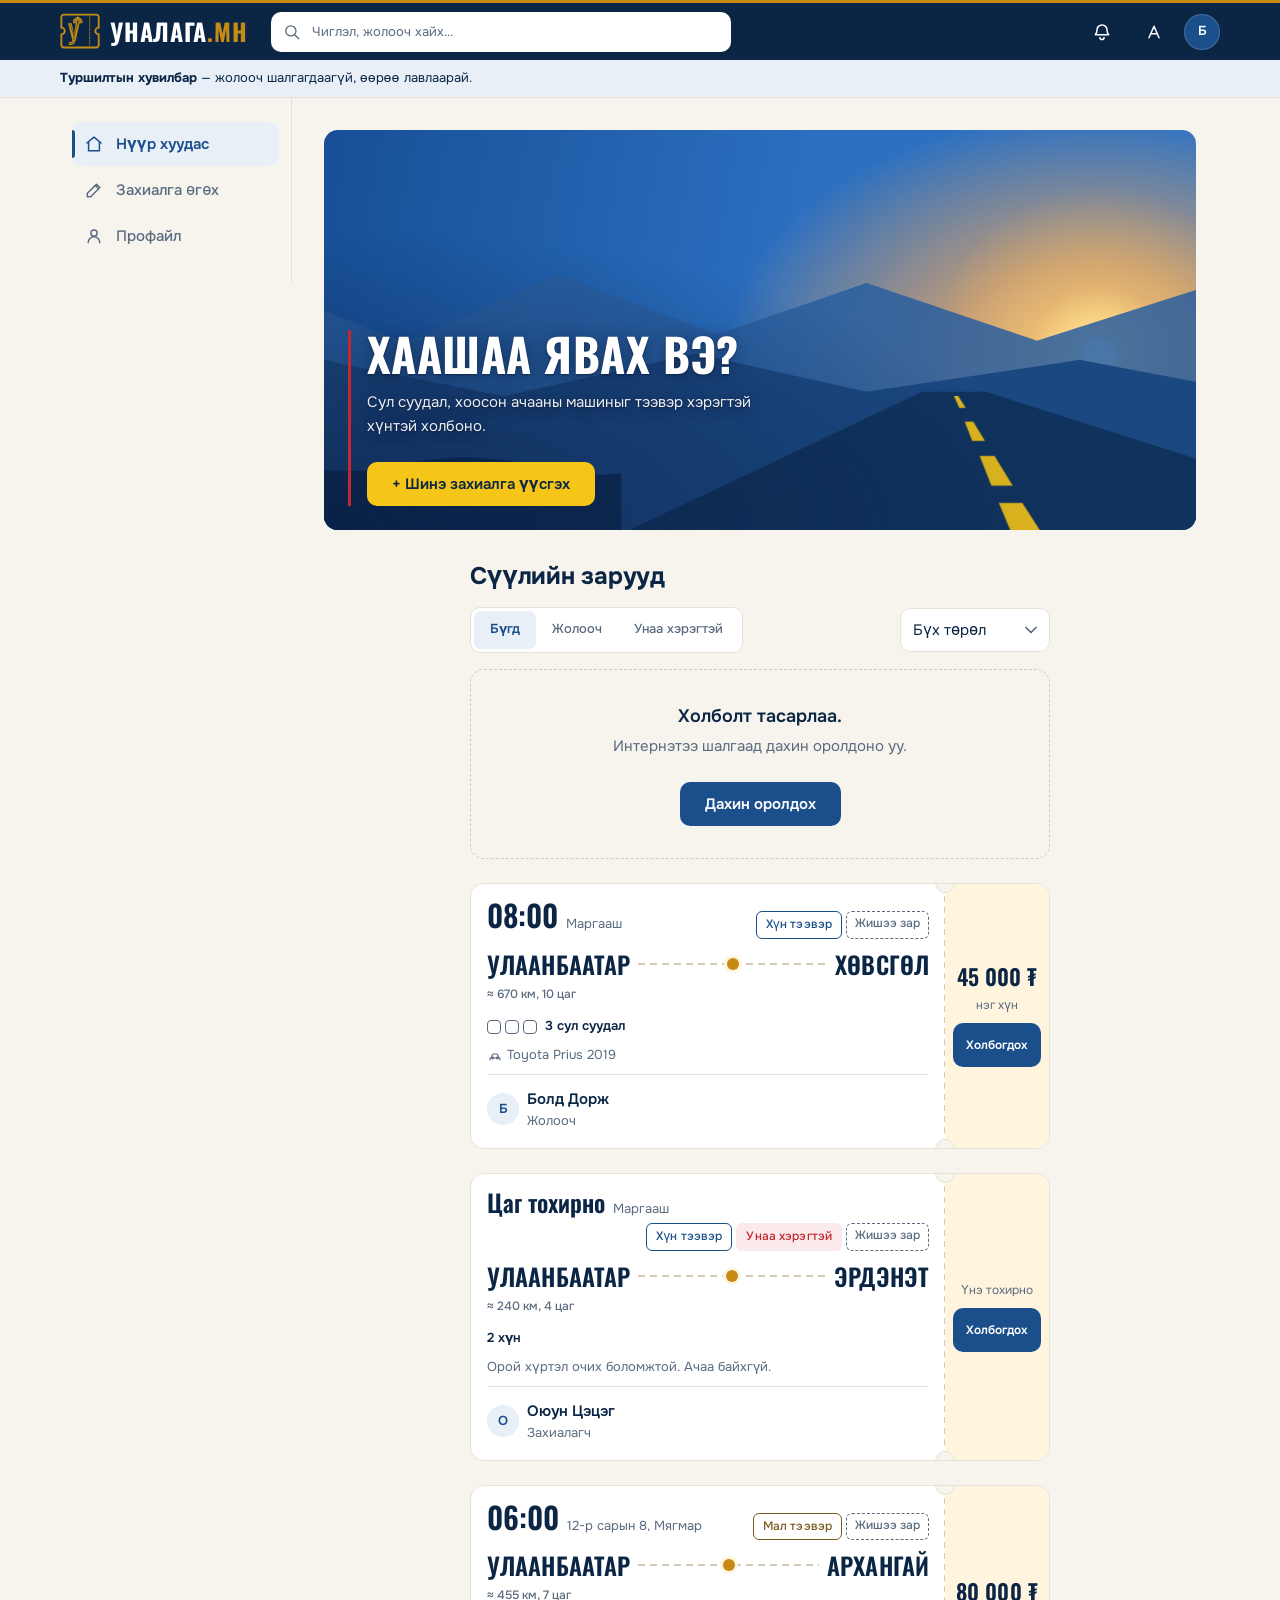
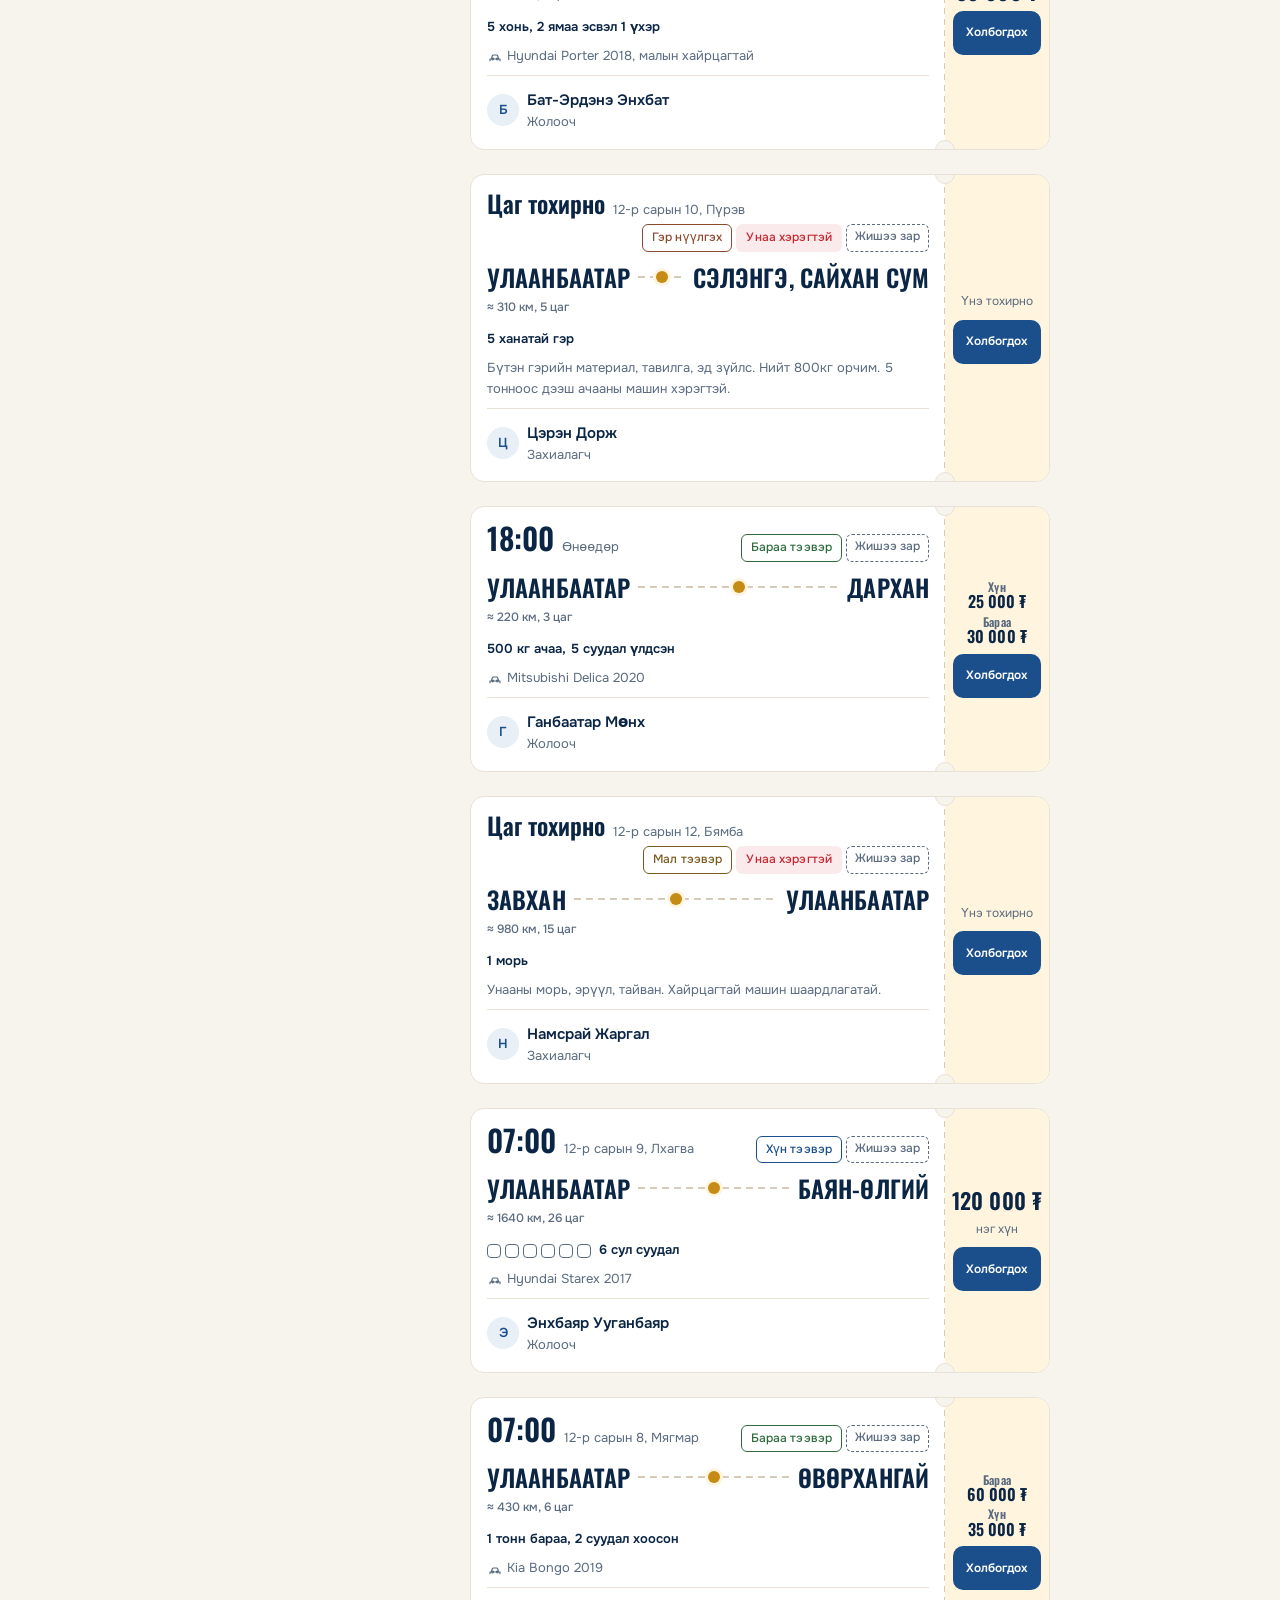
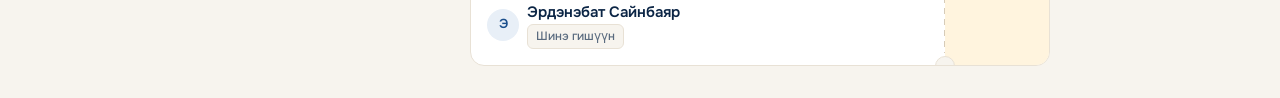
==== commit abd6c202: "deploy 2026-10-12: Supabase зар (3H.2), шинэ лого, нууцлалын хуудас - db.js: зар серверт, «Дугаар ха" ====
--- a/index.html
+++ b/index.html
@@ -56,22 +56,25 @@
   <meta name="robots" content="noindex">
 
   <!-- Facebook, Messenger-ээр хуваалцахад гарах preview. JS ажиллуулдаггүй
-       тул статик утга. Зураг: hero-гийн дүр зураг, 1200×630 (og-image.jpg). -->
+       тул статик утга. Зураг: hero-гийн шөнийн дүр зураг + лого, 1200×630 (og-image.jpg;
+       эх: design-studio/jobs/2026-10-11_Unalaga_logo/site-og.mjs). Зураг солибол ?v=-г нэмэгдүүл (FB кэш). -->
   <meta property="og:type" content="website">
   <meta property="og:site_name" content="Уналага.мн">
   <meta property="og:locale" content="mn_MN">
   <meta property="og:title" content="Уналага.мн — тээвэр захиалах">
   <meta property="og:description" content="Хөдөө орон нутгийн тээвэр. Сул суудал, хоосон машиныг тээвэр хэрэгтэй хүнтэй холбоно — хүн, мал, бараа, гэр нүүлгэх.">
   <meta property="og:url" content="https://ghostshdee.github.io/unalaga/">
-  <meta property="og:image" content="https://ghostshdee.github.io/unalaga/og-image.jpg">
+  <meta property="og:image" content="https://ghostshdee.github.io/unalaga/og-image.jpg?v=2">
   <meta property="og:image:width" content="1200">
   <meta property="og:image:height" content="630">
-  <meta property="og:image:alt" content="Уналага.мн — шөнийн тал нутаг, нар руу чиглэсэн зам">
+  <meta property="og:image:alt" content="Уналага.мн лого, «Хаашаа явах вэ?» — шөнийн тал нутаг, алтан зураастай зам">
   <meta name="twitter:card" content="summary_large_image">
 
-  <!-- Дүрс — hero-гийн санаа: нар руу нарийсах зам, алтан зураас.
-       data-URI тул нэмэлт хүсэлт үүсгэхгүй. -->
-  <link rel="icon" href="data:image/svg+xml,<svg xmlns='http://www.w3.org/2000/svg' viewBox='0 0 64 64'><rect width='64' height='64' rx='14' fill='%230B2545'/><path d='M27 13h10l7 40H20z' fill='%23123A6B'/><path d='M31 19h2l0.8 7h-3.6zM30.2 30h3.6l1 9h-5.6zM29 43h6l1.2 10h-8.4z' fill='%23F5C518'/></svg>">
+  <!-- Дүрс — лого (DESIGN §15). 16px-д тасархай зураасгүй хувилбар. Жижиг файл (≤4 KB),
+       хуудсыг хүлээлгэдэггүй, нэг татаад бүх хуудсанд кэшээс. -->
+  <link rel="icon" type="image/png" sizes="32x32" href="favicon-32.png">
+  <link rel="icon" type="image/png" sizes="16x16" href="favicon-16.png">
+  <link rel="apple-touch-icon" href="apple-touch-icon.png">
 
   <!-- Фонт: Oswald (лого, чиглэлийн нэр, үнэ — замын тэмдгийн condensed),
        Onest (бусад бүх текст — кирилл сайн уншигдана) -->
@@ -85,7 +88,8 @@
 
   <!-- ═══════════════ HEADER ═══════════════ -->
   <header class="header">
-    <a class="logo" href="./">УНАЛАГА.МН</a>
+    <!-- Лого (DESIGN §15): тэмдэг нь marks3.js-ээс (site-mark.mjs), өнгө нь CSS-ээс -->
+    <a class="logo" href="./"><svg class="logo-mark" viewBox="0 0 100 100" aria-hidden="true" focusable="false"><path fill="none" stroke="currentColor" stroke-width="4.6" d="M9.4 9 h81.2 a6 6 0 0 1 6 6 v26.5 a8.5 8.5 0 0 0 0 17 v26.5 a6 6 0 0 1 -6 6 h-81.2 a6 6 0 0 1 -6 -6 v-26.5 a8.5 8.5 0 0 0 0 -17 v-26.5 a6 6 0 0 1 6 -6z"/><path d="M74 14.5 V85.5" stroke="currentColor" stroke-width="2" stroke-dasharray="3 3.4" stroke-linecap="round"/><path transform="matrix(0.056 0 0 -0.056 18.61 75.36)" fill="currentColor" d="M53 -163V-40Q67 -41 79.5 -41.5Q92 -42 103 -42Q127 -42 146.5 -38.0Q166 -34 180.0 -25.5Q194 -17 201.5 -2.5Q209 12 209 33Q209 48 207.5 59.5Q206 71 204 82L22 810H188L258 477L291 260L315 478L374 810H542L376 65Q362 1 342.0 -43.5Q322 -88 293.0 -115.0Q264 -142 222.5 -154.0Q181 -166 122 -166Q107 -166 90.0 -165.0Q73 -164 53 -163Z"/><g transform="matrix(0.056 0 0 -0.056 18.61 75.36)" fill="none" class="cut-s" stroke-width="28.57" stroke-dasharray="60.71 60.71" stroke-linecap="round" stroke-linejoin="round"><path d="M105 795 L290 250"/><path d="M458 795 L290 250"/><path d="M290 250 L292 60 Q290 -60 230 -95 Q190 -104 120 -103 L66 -102"/></g><path fill="currentColor" d="M31.38 23.59 Q37.13 16.34 41.96 14.96 H46.56 Q51.39 16.34 57.14 23.59 Z"/><rect x="42.76" y="13.70" width="2.99" height="1.50" rx="0.46" fill="currentColor"/><path d="M36.67 21.17 Q44.26 18.87 51.85 21.17" fill="none" class="cut-s" stroke-width="0.74" stroke-linecap="round" opacity=".85"/><rect x="32.76" y="23.24" width="23.00" height="7.36" rx="0.34" fill="currentColor"/><path d="M33.91 26.33 H41.73 M46.79 26.33 H54.61" class="cut-s" stroke-width="0.69" stroke-linecap="round" opacity=".7"/><rect x="42.76" y="24.86" width="2.99" height="5.74" rx="0.34" class="cut-f"/></svg><span class="logo-word">УНАЛАГА<span class="logo-tld">.МН</span></span></a>
 
     <!-- Хайлт — компьютерт header дотор, мобайлд дэлгэц дүүрэн (DESIGN §8).
          .search-panel нь зөвхөн мобайлын дэлгэц дүүрэн үед харагдана. -->
@@ -101,7 +105,6 @@
         <p class="search-label">Түгээмэл газар</p>
         <div class="search-places" id="searchPlaces"></div>
         <p class="search-count" id="searchCount" aria-live="polite"></p>
-        <a class="search-link" href="drivers.html">Жолооч нарын жагсаалт</a>
         <button class="btn btn-primary search-done" type="submit">Зар харах</button>
       </div>
     </form>
@@ -122,7 +125,7 @@
     </div>
   </header>
 
-  <p class="demo-banner"><strong>Туршилтын хувилбар</strong> — зар жолооч нарт хүрэхгүй, зөвхөн энэ төхөөрөмжид хадгалагдана.</p>
+  <p class="demo-banner"><strong>Туршилтын хувилбар</strong> — жолооч шалгагдаагүй, өөрөө лавлаарай.</p>
 
   <div class="layout">
 
@@ -131,9 +134,7 @@
       <nav aria-label="Үндсэн цэс">
         <ul class="nav">
           <li><a class="nav-link is-active" href="./" aria-current="page"><svg class="ic" viewBox="0 0 24 24" aria-hidden="true"><path d="M3.5 10.8 12 3.8l8.5 7"/><path d="M5.5 9.4V20h13V9.4"/></svg>Нүүр хуудас</a></li>
-          <li><a class="nav-link" href="drivers.html"><svg class="ic" viewBox="0 0 24 24" aria-hidden="true"><circle cx="12" cy="12" r="8.5"/><circle cx="12" cy="12" r="2.5"/><path d="M12 3.5v6M4.6 16l5.2-3M19.4 16l-5.2-3"/></svg>Жолооч хайх</a></li>
           <li><a class="nav-link" href="index.html#order" data-open-order><svg class="ic" viewBox="0 0 24 24" aria-hidden="true"><path d="M4 20h4L19 9l-4-4L4 16v4Z"/><path d="m13.5 6.5 4 4"/></svg>Захиалга өгөх</a></li>
-          <li><a class="nav-link" href="map.html"><svg class="ic" viewBox="0 0 24 24" aria-hidden="true"><path d="M9 4 3.5 6.2v13.6L9 17.6l6 2.2 5.5-2.2V4L15 6.2 9 4Z"/><path d="M9 4v13.6M15 6.2v13.6"/></svg>Газрын зураг</a></li>
           <li><a class="nav-link" href="profile.html"><svg class="ic" viewBox="0 0 24 24" aria-hidden="true"><circle cx="12" cy="8.5" r="3.75"/><path d="M5 20a7 7 0 0 1 14 0"/></svg>Профайл</a></li>
         </ul>
       </nav>
@@ -226,7 +227,7 @@
       <!-- Хоосон үед юу хийхийг заана (DESIGN §7) -->
       <div class="feed-empty" id="feedEmpty" hidden>
         <p class="feed-empty-title">Энэ чиглэлд одоогоор зар алга.</p>
-        <p class="feed-empty-text">Туршилтын хувилбарт захиалга зөвхөн энэ төхөөрөмжид хадгалагдана.</p>
+        <p class="feed-empty-text">Та захиалга үүсгэвэл жолооч нар харах болно.</p>
         <div class="feed-empty-actions">
           <button class="btn btn-primary" type="button" data-open-order>Захиалга үүсгэх</button>
           <button class="btn btn-ghost" type="button" data-clear-filters>Шүүлтүүр арилгах</button>
@@ -285,8 +286,8 @@
               <div class="post-person">
                 <span class="person-avatar" aria-hidden="true">Б</span>
                 <div class="person-main">
-                  <p class="person-name"><a class="person-link" href="driver.html?id=bold-dorj">Болд Дорж</a> <span class="verified" title="Баталгаажсан (жишээ)" aria-label="Баталгаажсан (жишээ)"><svg viewBox="0 0 24 24" fill="none" stroke="currentColor" stroke-width="4" stroke-linecap="round" stroke-linejoin="round"><path d="m5 13 4 4L19 7"/></svg></span></p>
-                  <p class="person-meta"><span class="rating">4.8</span> <span class="star" aria-hidden="true">★</span> · 124 аялал</p>
+                  <p class="person-name">Болд Дорж</p>
+                  <p class="person-meta">Жолооч</p>
                 </div>
               </div>
             </div>
@@ -355,8 +356,8 @@
               <div class="post-person">
                 <span class="person-avatar" aria-hidden="true">Б</span>
                 <div class="person-main">
-                  <p class="person-name"><a class="person-link" href="driver.html?id=bat-erdene">Бат-Эрдэнэ Энхбат</a> <span class="verified" title="Баталгаажсан (жишээ)" aria-label="Баталгаажсан (жишээ)"><svg viewBox="0 0 24 24" fill="none" stroke="currentColor" stroke-width="4" stroke-linecap="round" stroke-linejoin="round"><path d="m5 13 4 4L19 7"/></svg></span></p>
-                  <p class="person-meta"><span class="rating">4.9</span> <span class="star" aria-hidden="true">★</span> · 45 аялал</p>
+                  <p class="person-name">Бат-Эрдэнэ Энхбат</p>
+                  <p class="person-meta">Жолооч</p>
                 </div>
               </div>
             </div>
@@ -424,8 +425,8 @@
               <div class="post-person">
                 <span class="person-avatar" aria-hidden="true">Г</span>
                 <div class="person-main">
-                  <p class="person-name"><a class="person-link" href="driver.html?id=ganbaatar">Ганбаатар Мөнх</a> <span class="verified" title="Баталгаажсан (жишээ)" aria-label="Баталгаажсан (жишээ)"><svg viewBox="0 0 24 24" fill="none" stroke="currentColor" stroke-width="4" stroke-linecap="round" stroke-linejoin="round"><path d="m5 13 4 4L19 7"/></svg></span></p>
-                  <p class="person-meta"><span class="rating">4.7</span> <span class="star" aria-hidden="true">★</span> · 89 аялал</p>
+                  <p class="person-name">Ганбаатар Мөнх</p>
+                  <p class="person-meta">Жолооч</p>
                 </div>
               </div>
             </div>
@@ -493,8 +494,8 @@
               <div class="post-person">
                 <span class="person-avatar" aria-hidden="true">Э</span>
                 <div class="person-main">
-                  <p class="person-name"><a class="person-link" href="driver.html?id=enkhbayar">Энхбаяр Ууганбаяр</a></p>
-                  <p class="person-meta"><span class="rating">4.6</span> <span class="star" aria-hidden="true">★</span> · 31 аялал</p>
+                  <p class="person-name">Энхбаяр Ууганбаяр</p>
+                  <p class="person-meta">Жолооч</p>
                 </div>
               </div>
             </div>
@@ -528,7 +529,7 @@
               <div class="post-person">
                 <span class="person-avatar" aria-hidden="true">Э</span>
                 <div class="person-main">
-                  <p class="person-name"><a class="person-link" href="driver.html?id=erdenebat">Эрдэнэбат Сайнбаяр</a></p>
+                  <p class="person-name">Эрдэнэбат Сайнбаяр</p>
                   <p class="person-meta"><span class="chip-new">Шинэ гишүүн</span></p>
                 </div>
               </div>
@@ -551,7 +552,6 @@
     <a class="bnav-link is-active" href="./" aria-current="page"><svg class="ic" viewBox="0 0 24 24" aria-hidden="true"><path d="M3.5 10.8 12 3.8l8.5 7"/><path d="M5.5 9.4V20h13V9.4"/></svg>Нүүр</a>
     <button class="bnav-link" type="button" data-open-search><svg class="ic" viewBox="0 0 24 24" aria-hidden="true"><circle cx="10.5" cy="10.5" r="6.75"/><path d="m21 21-5.4-5.4"/></svg>Хайх</button>
     <button class="bnav-link bnav-order" type="button" data-open-order><svg class="ic" viewBox="0 0 24 24" aria-hidden="true"><path d="M12 5v14M5 12h14"/></svg>Захиалга</button>
-    <a class="bnav-link" href="map.html"><svg class="ic" viewBox="0 0 24 24" aria-hidden="true"><path d="M9 4 3.5 6.2v13.6L9 17.6l6 2.2 5.5-2.2V4L15 6.2 9 4Z"/><path d="M9 4v13.6M15 6.2v13.6"/></svg>Зураг</a>
     <a class="bnav-link" href="profile.html"><svg class="ic" viewBox="0 0 24 24" aria-hidden="true"><circle cx="12" cy="8.5" r="3.75"/><path d="M5 20a7 7 0 0 1 14 0"/></svg>Профайл</a>
   </nav>
 
@@ -714,40 +714,60 @@
         <div class="fld" data-driver-only>
           <label class="fld-label" for="fPrice">Үнэ</label>
           <div class="inp-money">
-            <input class="inp" id="fPrice" name="price" type="number" min="0" step="1000" placeholder="50000" inputmode="numeric">
+            <input class="inp" id="fPrice" name="price" type="number" min="0" max="10000000" step="1000" placeholder="50000" inputmode="numeric">
             <span class="inp-suffix" aria-hidden="true">₮</span>
           </div>
           <p class="fld-err" data-err-for="price" hidden></p>
         </div>
 
-        <!-- 7 · Машины зураг — зөвхөн жолооч -->
-        <div class="fld" data-driver-only>
-          <span class="fld-label">Машины зураг</span>
-          <label class="file-drop" for="fPhoto">
-            <svg class="ic" viewBox="0 0 24 24" aria-hidden="true"><path d="M4 16.5V18a2 2 0 0 0 2 2h12a2 2 0 0 0 2-2v-1.5"/><path d="M12 15V4M8 7.5 12 3.5l4 4"/></svg>
-            <span class="file-text">Зураг сонгох</span>
-            <input class="sr-only" id="fPhoto" name="photo" type="file" accept="image/*">
-          </label>
-          <div class="file-preview" id="photoPreview" hidden>
-            <img alt="Сонгосон машины зураг">
-            <button class="file-clear" type="button" id="photoClear">Хасах</button>
-          </div>
-        </div>
-
-        <!-- 8 · Нэмэлт тэмдэглэл -->
+        <!-- 7 · Нэмэлт тэмдэглэл -->
         <div class="fld">
           <label class="fld-label" for="fNote">Нэмэлт тэмдэглэл</label>
-          <textarea class="inp" id="fNote" name="note" rows="3"
+          <textarea class="inp" id="fNote" name="note" rows="3" maxlength="500"
             placeholder="Жишээ: Орой хүртэл хүрнэ, ачаа авч болно, утсаар холбогдоно уу..."></textarea>
+        </div>
+
+        <!-- 8 · Холбоо барих. Утас зөвхөн шинэ зарт (data-new-only): засахад утас өөрчлөгдөхгүй -->
+        <fieldset class="fld">
+          <legend class="fld-label">Холбоо барих</legend>
+          <div class="fld-row">
+            <div class="fld-cell">
+              <label class="fld-sub" for="fName">Таны нэр</label>
+              <input class="inp" id="fName" name="name" type="text" maxlength="60" autocomplete="name" placeholder="Жишээ: Болд">
+              <p class="fld-err" data-err-for="name" hidden></p>
+            </div>
+            <div class="fld-cell" data-new-only>
+              <label class="fld-sub" for="fPhone">Утас</label>
+              <input class="inp" id="fPhone" name="phone" type="tel" inputmode="numeric" autocomplete="tel" maxlength="9" placeholder="0000-0000">
+              <p class="fld-err" data-err-for="phone" hidden></p>
+            </div>
+          </div>
+        </fieldset>
+
+        <!-- 9 · Зөвшөөрөл (зөвхөн шинэ зарт). Тэмдэглээгүй бол «Нийтлэх» идэвхгүй -->
+        <div class="fld" data-new-only>
+          <label class="check">
+            <input type="checkbox" id="fConsent" name="consent">
+            <span>Нэр, утсаа сайт дээр бүх хүнд харуулахыг зөвшөөрч байна</span>
+          </label>
+          <p class="fld-note">Утас нь «Дугаар харах» дарсан хүнд л харагдана. <a href="privacy.html" target="_blank" rel="noopener">Нууцлалын тайлбар</a></p>
+          <p class="fld-note">Зараа засах, устгах эрх зөвхөн энэ хөтөч дээр хадгалагдана. Хөтчийн мэдээлэл цэвэрлэвэл алдагдана.</p>
+        </div>
+
+        <!-- Honeypot: хүнд харагдахгүй. Бөглөгдсөн бол bot — сервер зарыг нууж хадгална -->
+        <div class="hp-field" aria-hidden="true">
+          <label for="fHoneypot">Вэб хаяг (бүү бөглө)</label>
+          <input id="fHoneypot" name="hp_url" type="text" tabindex="-1" autocomplete="off">
         </div>
       </form>
 
       <footer class="modal-foot">
         <button class="btn btn-ghost" type="button" data-close>Болих</button>
-        <button class="btn btn-primary" type="submit" form="orderForm">Захиалга үүсгэх</button>
+        <button class="btn btn-primary" type="submit" form="orderForm" disabled>Нийтлэх</button>
       </footer>
     </div>
   </div>
+  <script src="db.js" defer></script>
   <script src="app.js" defer></script>
 </body>
 </html>
--- a/style.css
+++ b/style.css
@@ -297,13 +297,28 @@
 
 .logo {
   flex-shrink: 0;
+  display: flex;
+  align-items: center;
+  gap: 0.42em;
   font-family: var(--font-display);
   font-weight: 700;
   /* Oswald condensed тул Unbounded-оос нарийн — хэмжээг нэмж жинг барив */
   font-size: var(--text-h1);
-  letter-spacing: 0.05em;
+  letter-spacing: 0.03em;
+  line-height: 1;
   color: var(--white);
 }
+/* Тэмдэг (DESIGN §15) — хэмжээ нь нэрийн em-ээр тул нэртэйгээ хамт багасна.
+   Алт = currentColor; замын тасархай, гэрийн хаалга = header-ийн дэвсгэр (горим бүрд) */
+.logo-mark {
+  flex-shrink: 0;
+  width: 1.67em;
+  height: 1.67em;
+  color: var(--gold);
+}
+.logo-mark .cut-s { stroke: var(--chrome); }
+.logo-mark .cut-f { fill: var(--chrome); }
+.logo-tld { color: var(--gold); }
 
 .search {
   flex: 1;
@@ -368,12 +383,16 @@
 :root[data-theme-pref="auto"] .theme-btn .ic-auto,
 :root[data-theme-pref="day"] .theme-btn .ic-sun,
 :root[data-theme-pref="night"] .theme-btn .ic-moon { display: block; }
-/* Нарийн утас (≤360px) — горимын товч нэмэгдсэн тул лого + 4 товч 320px-д багтах.
-   Товч бүр 44px хэвээр (DESIGN §8), зай ба логог л багасгана. */
+/* Утас (≤640px) — тэмдэг нэмэгдсэн тул лого + 4 товч 320px-д багтах.
+   Товч бүр 44px хэвээр (DESIGN §8), товчны хоорондын зай ба логог л багасгана.
+   Лого дэлгэцийн өргөнийг дагаж 15–20px: (100vw − товч 168 − зай 36) / 7.6 (нэр + тэмдэг ≈ 7.5em). */
+@media (max-width: 640px) {
+  .header-actions { gap: 0; }
+  .logo { font-size: clamp(15px, calc((100vw - 204px) / 7.6), 20px); gap: 0.3em; }
+  .logo-mark { width: 1.5em; height: 1.5em; }
+}
 @media (max-width: 360px) {
   .header { gap: var(--space-2); padding-inline: var(--space-3); }
-  .header-actions { gap: 0; }
-  .logo { font-size: 19px; letter-spacing: 0.03em; }
 }
 
 /* Горим солих үед л 0.25s шилжилт (ачаалахад биш). @media бүрхүүл заавал —
@@ -1929,7 +1948,9 @@
     inset: auto 0 0 0;
     z-index: 30;
     display: grid;
-    grid-template-columns: repeat(5, 1fr);
+    /* Товчны тоо хуудсаар өөр (map нуугдсан — 4, map.html өөрөө — 5): тэгш хуваана */
+    grid-auto-flow: column;
+    grid-auto-columns: minmax(0, 1fr);
     padding-bottom: env(safe-area-inset-bottom);
     background: var(--surface);
     border-top: 1px solid var(--line);
@@ -1999,3 +2020,47 @@
 @media (max-width: 360px) {
   :root { --text-route: 18px; --text-price: 18px; --stub-w: 88px; }
 }
+
+/* ═══════════════ САНТАЙ ХОЛБОГДСОН НЭМЭЛТ — 3H.2 ═══════════════ */
+
+/* Идэвхгүй товч: «Нийтлэх» (зөвшөөрөл өгөөгүй), «Дугаар ачаалж байна» */
+.btn:disabled {
+  opacity: 0.5;
+  cursor: not-allowed;
+}
+.btn-primary:disabled:hover { background: var(--blue); }
+.btn-contact:disabled:hover { background: var(--blue); }
+
+/* Honeypot — хүнд харагдахгүй, дэлгэц уншигчид алгасна */
+.hp-field {
+  position: absolute;
+  left: -9999px;
+  width: 1px;
+  height: 1px;
+  overflow: hidden;
+}
+
+.fld-note a {
+  color: var(--link);
+  text-decoration: underline;
+  text-underline-offset: 3px;
+}
+
+/* Нууцлалын тайлбар — privacy.html */
+.privacy-list {
+  max-width: 580px;
+  margin-inline: auto;
+  display: flex;
+  flex-direction: column;
+  gap: var(--space-4);
+}
+.privacy-list dt { font-weight: 600; }
+.privacy-list a {
+  color: var(--link);
+  text-decoration: underline;
+  text-underline-offset: 3px;
+}
+.privacy-list dd {
+  margin: var(--space-1) 0 0;
+  line-height: 1.6;
+}
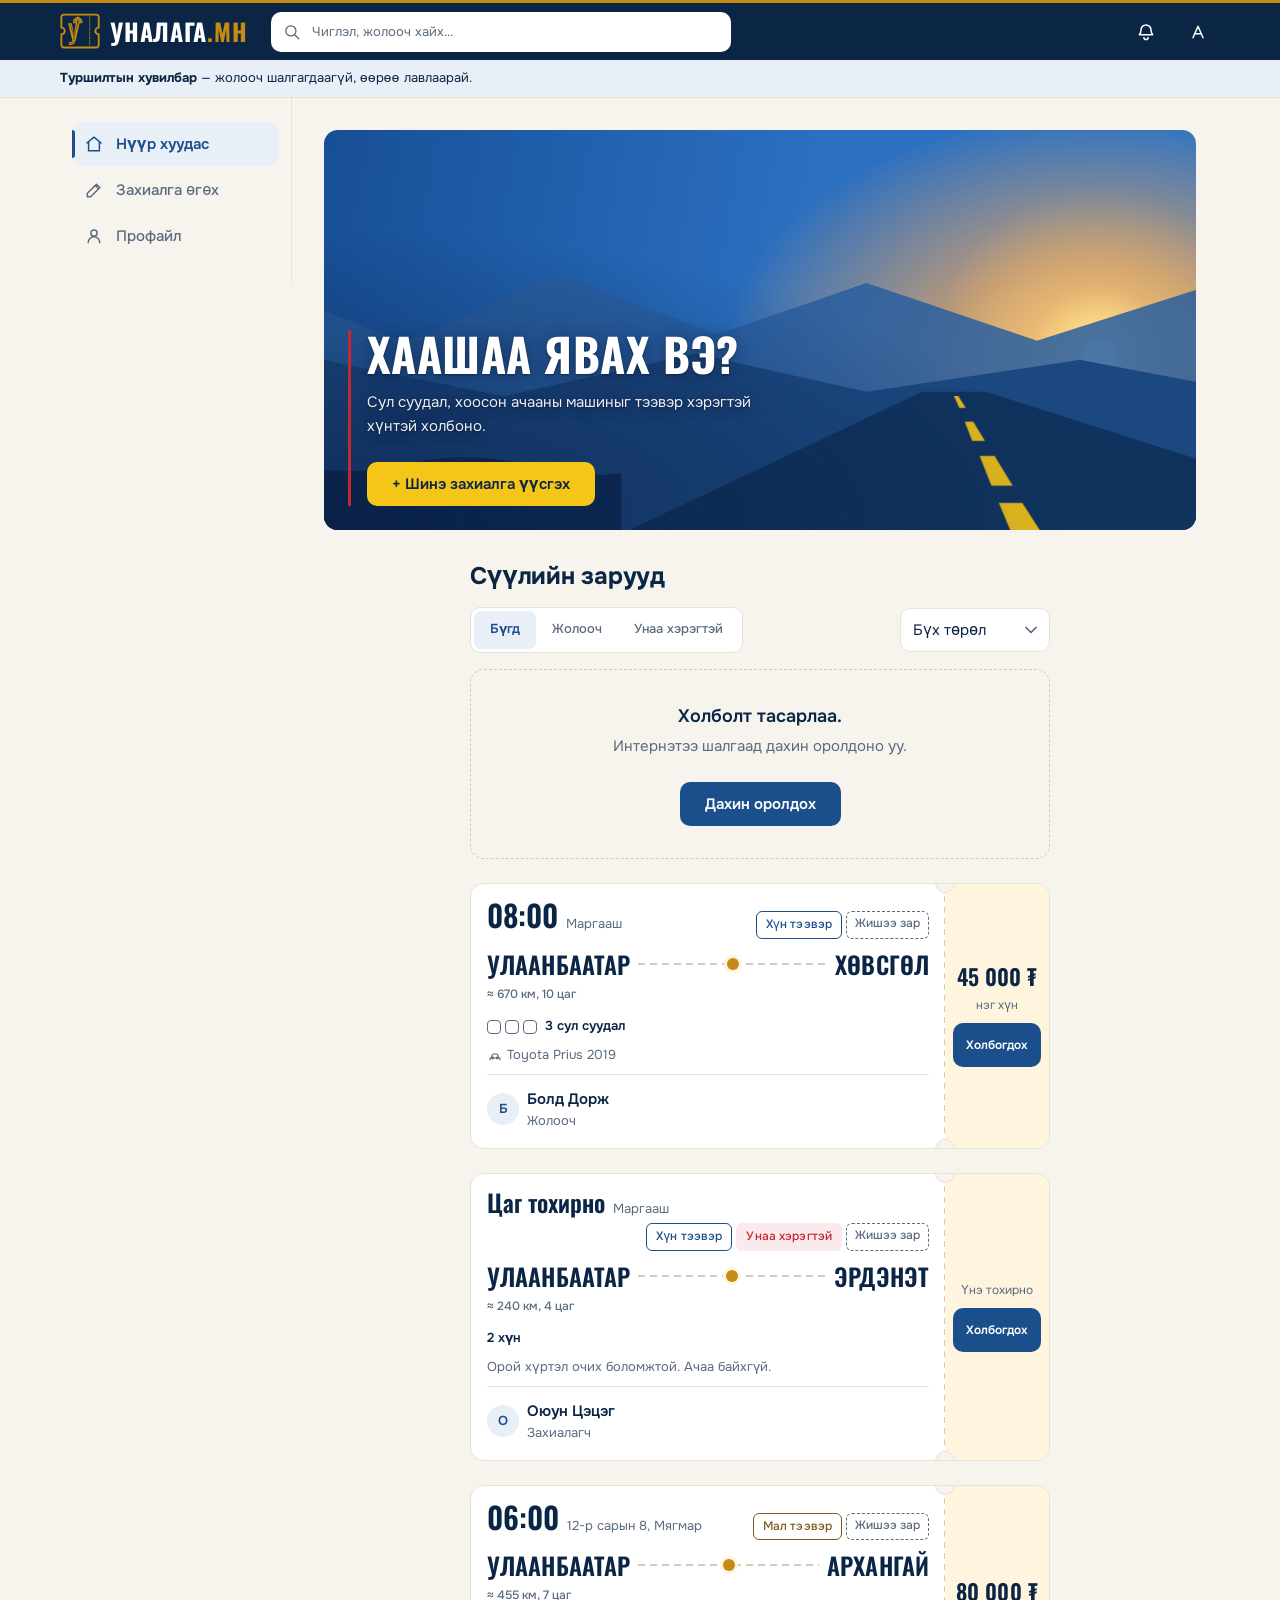
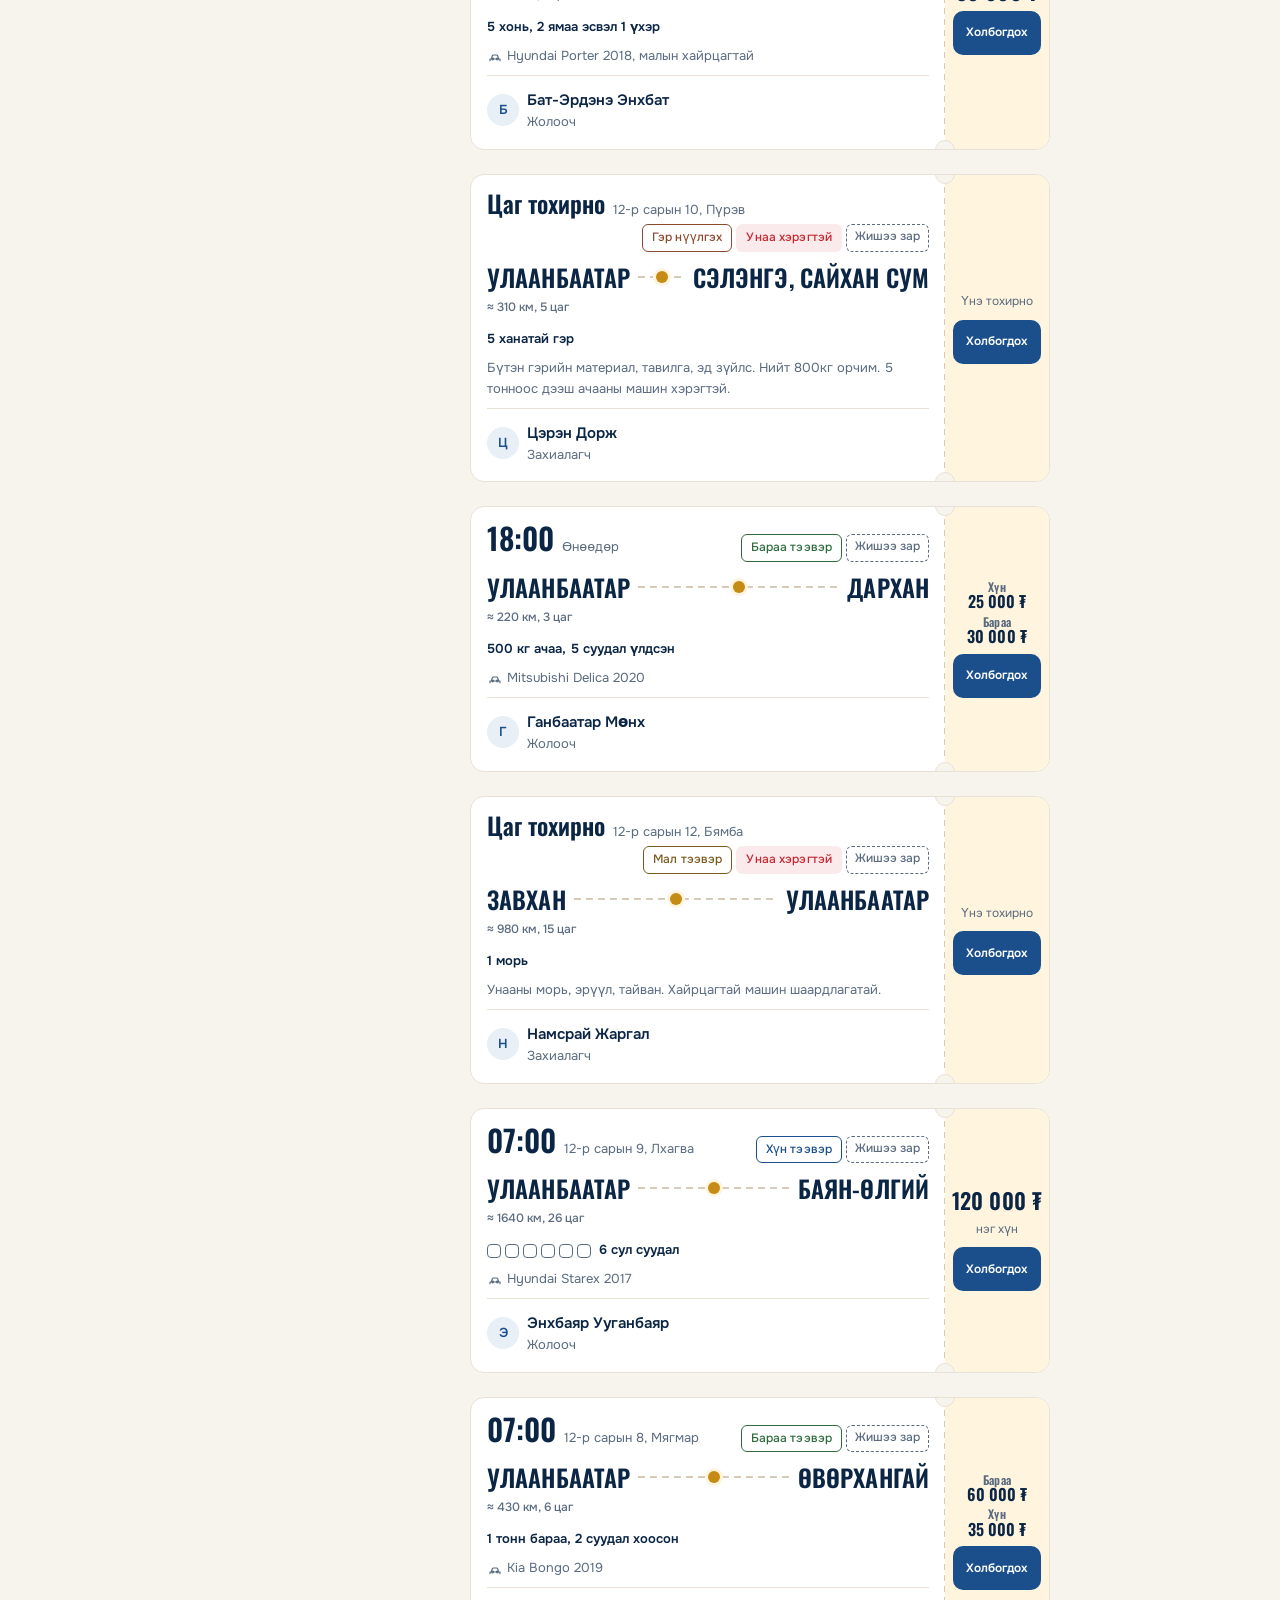
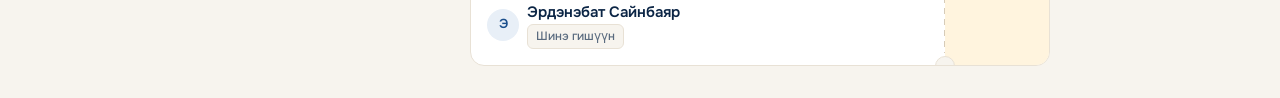
==== commit c7e39473: "Header-ийн утгагүй «Б» аватарыг хасав Co-Authored-By: Claude Opus 5.5 <noreply@anthropic.com> Claude" ====
--- a/index.html
+++ b/index.html
@@ -121,7 +121,6 @@
         <svg class="ic ic-sun" viewBox="0 0 24 24" aria-hidden="true"><circle cx="12" cy="12" r="4"/><path d="M12 3v2M12 19v2M3 12h2M19 12h2M5.6 5.6 7 7M17 17l1.4 1.4M18.4 5.6 17 7M7 17l-1.4 1.4"/></svg>
         <svg class="ic ic-moon" viewBox="0 0 24 24" aria-hidden="true"><path d="M20 14.5A8 8 0 0 1 9.5 4 8 8 0 1 0 20 14.5Z"/></svg>
       </button>
-      <span class="avatar" title="Профайл">Б</span>
     </div>
   </header>
 
@@ -218,6 +217,7 @@
           <option value="passenger">Хүн тээвэр</option>
           <option value="livestock">Мал тээвэр</option>
           <option value="cargo">Бараа тээвэр</option>
+          <option value="parcel">Дайвар</option>
           <option value="moving">Гэр нүүлгэх</option>
         </select>
       </div>
@@ -620,6 +620,13 @@
               </span>
             </label>
             <label class="pick-card">
+              <input type="radio" name="kind" value="parcel">
+              <span class="pick-in">
+                <svg class="ic" viewBox="0 0 24 24" aria-hidden="true"><rect x="5" y="8" width="14" height="11" rx="2"/><path d="M9 8V6.5A1.5 1.5 0 0 1 10.5 5h3A1.5 1.5 0 0 1 15 6.5V8"/><path d="M5 13h14"/></svg>
+                <b>Дайвар</b>
+              </span>
+            </label>
+            <label class="pick-card">
               <input type="radio" name="kind" value="moving">
               <span class="pick-in">
                 <svg class="ic" viewBox="0 0 24 24" aria-hidden="true"><path d="M3.5 11 12 4.5l8.5 6.5"/><path d="M5.5 9.6V20h13V9.6"/><path d="M10 20v-5h4v5"/></svg>
@@ -680,10 +687,11 @@
           <p class="fld-err" data-err-for="livestock" hidden></p>
         </div>
 
-        <div class="fld" data-kind="cargo" hidden>
+        <!-- Бараа тээвэр ба Дайвар нэг блок хуваалцана (ижил ID). Дайварт data-parcel-* үг давуу. -->
+        <div class="fld" data-kind="cargo parcel" hidden>
           <div class="fld-row">
             <div class="fld-cell">
-              <label class="fld-sub" for="fCargoKg" data-driver-text="Хэдэн кг хүртэл?" data-passenger-text="Жин">Хэдэн кг хүртэл?</label>
+              <label class="fld-sub" for="fCargoKg" data-driver-text="Хэдэн кг хүртэл?" data-passenger-text="Жин" data-parcel-driver-text="Ойролцоо хэдэн кг хүртэл? (заавал биш)" data-parcel-passenger-text="Ойролцоо жин, кг (заавал биш)">Хэдэн кг хүртэл?</label>
               <div class="inp-money">
                 <input class="inp" id="fCargoKg" name="cargoKg" type="number" min="1" max="50000" step="1" placeholder="500" inputmode="numeric">
                 <span class="inp-suffix" aria-hidden="true">кг</span>
@@ -691,11 +699,12 @@
               <p class="fld-err" data-err-for="cargoKg" hidden></p>
             </div>
             <div class="fld-cell">
-              <label class="fld-sub" for="fCargoWhat" data-driver-text="Ямар бараа (заавал биш)" data-passenger-text="Юу вэ?">Ямар бараа (заавал биш)</label>
-              <input class="inp" id="fCargoWhat" name="cargoWhat" type="text" maxlength="60" placeholder="Жишээ: Малын тэжээл">
+              <label class="fld-sub" for="fCargoWhat" data-driver-text="Ямар бараа (заавал биш)" data-passenger-text="Юу вэ?" data-parcel-driver-text="Ямар дайвар авах вэ? (заавал биш)" data-parcel-passenger-text="Юу явуулах вэ?">Ямар бараа (заавал биш)</label>
+              <input class="inp" id="fCargoWhat" name="cargoWhat" type="text" maxlength="60" placeholder="Жишээ: Малын тэжээл" data-parcel-placeholder="Жишээ: Баглаа, хайрцаг, бичиг баримт">
               <p class="fld-err" data-err-for="cargoWhat" hidden></p>
             </div>
           </div>
+          <p class="fld-note fld-warn" role="note">Уналага.мн зөвхөн холбодог. Ачааны аюулгүй байдал, төлбөрийг жолооч, илгээгч хоёр өөрсдөө тохиролцоно. Хууль бус, аюултай зүйл явуулахгүй.</p>
         </div>
 
         <fieldset class="fld" data-kind="moving" hidden>
--- a/style.css
+++ b/style.css
@@ -72,6 +72,7 @@
   --badge-livestock: #7A5A1E;
   --badge-cargo:     #2F6B3D;
   --badge-moving:    #8C4A2F;
+  --badge-parcel:    #5B4A8A;   /* нил ягаан — цагаан дээр ~7.5:1 */
 
   /* ── Фонт (DESIGN §3) ───────────────────────────────────────
      Oswald  — condensed, замын тэмдгийн аяс. Зөвхөн лого, чиглэлийн нэр, үнэ, явах цаг.
@@ -152,6 +153,7 @@
   --badge-livestock: #D9B16A;
   --badge-cargo:     #7FCB8F;
   --badge-moving:    #E5A07F;
+  --badge-parcel:    #B9AEEA;   /* #0F2240 дээр ~7.8:1 */
 
   --ink-faint:  #8196B4;  /* #0F2240 дээр ~5.3:1 */
   --overlay:    rgba(2, 8, 20, 0.66);
@@ -784,6 +786,7 @@
 .badge-livestock { color: var(--badge-livestock); }
 .badge-cargo     { color: var(--badge-cargo); }
 .badge-moving    { color: var(--badge-moving); }
+.badge-parcel    { color: var(--badge-parcel); }
 
 /* Ганц үл хамаарах — захиалагчийн постыг ялгах дүүргэсэн улаан */
 .badge-request {
@@ -1675,6 +1678,13 @@
   font-size: var(--text-small);
   color: var(--ink-muted);
 }
+/* Хариуцлагын анхааруулга (Бараа тээвэр, Дайвар) */
+.fld-warn {
+  padding: var(--space-2) var(--space-3);
+  border-radius: var(--radius-sm);
+  background: var(--blue-wash);
+  color: var(--ink);
+}
 
 /* ── Оролтууд ── */
 .inp {
@@ -1716,6 +1726,8 @@
 .pick { display: grid; gap: var(--space-2); }
 .pick-2 { grid-template-columns: 1fr 1fr; }
 .pick-grid { grid-template-columns: 1fr 1fr; }
+/* 5 карт: сүүлийнх ганцаараа үлдвэл бүтэн өргөнөөр */
+.pick-grid .pick-card:last-child:nth-child(odd) { grid-column: 1 / -1; }
 
 .pick-card {
   position: relative;
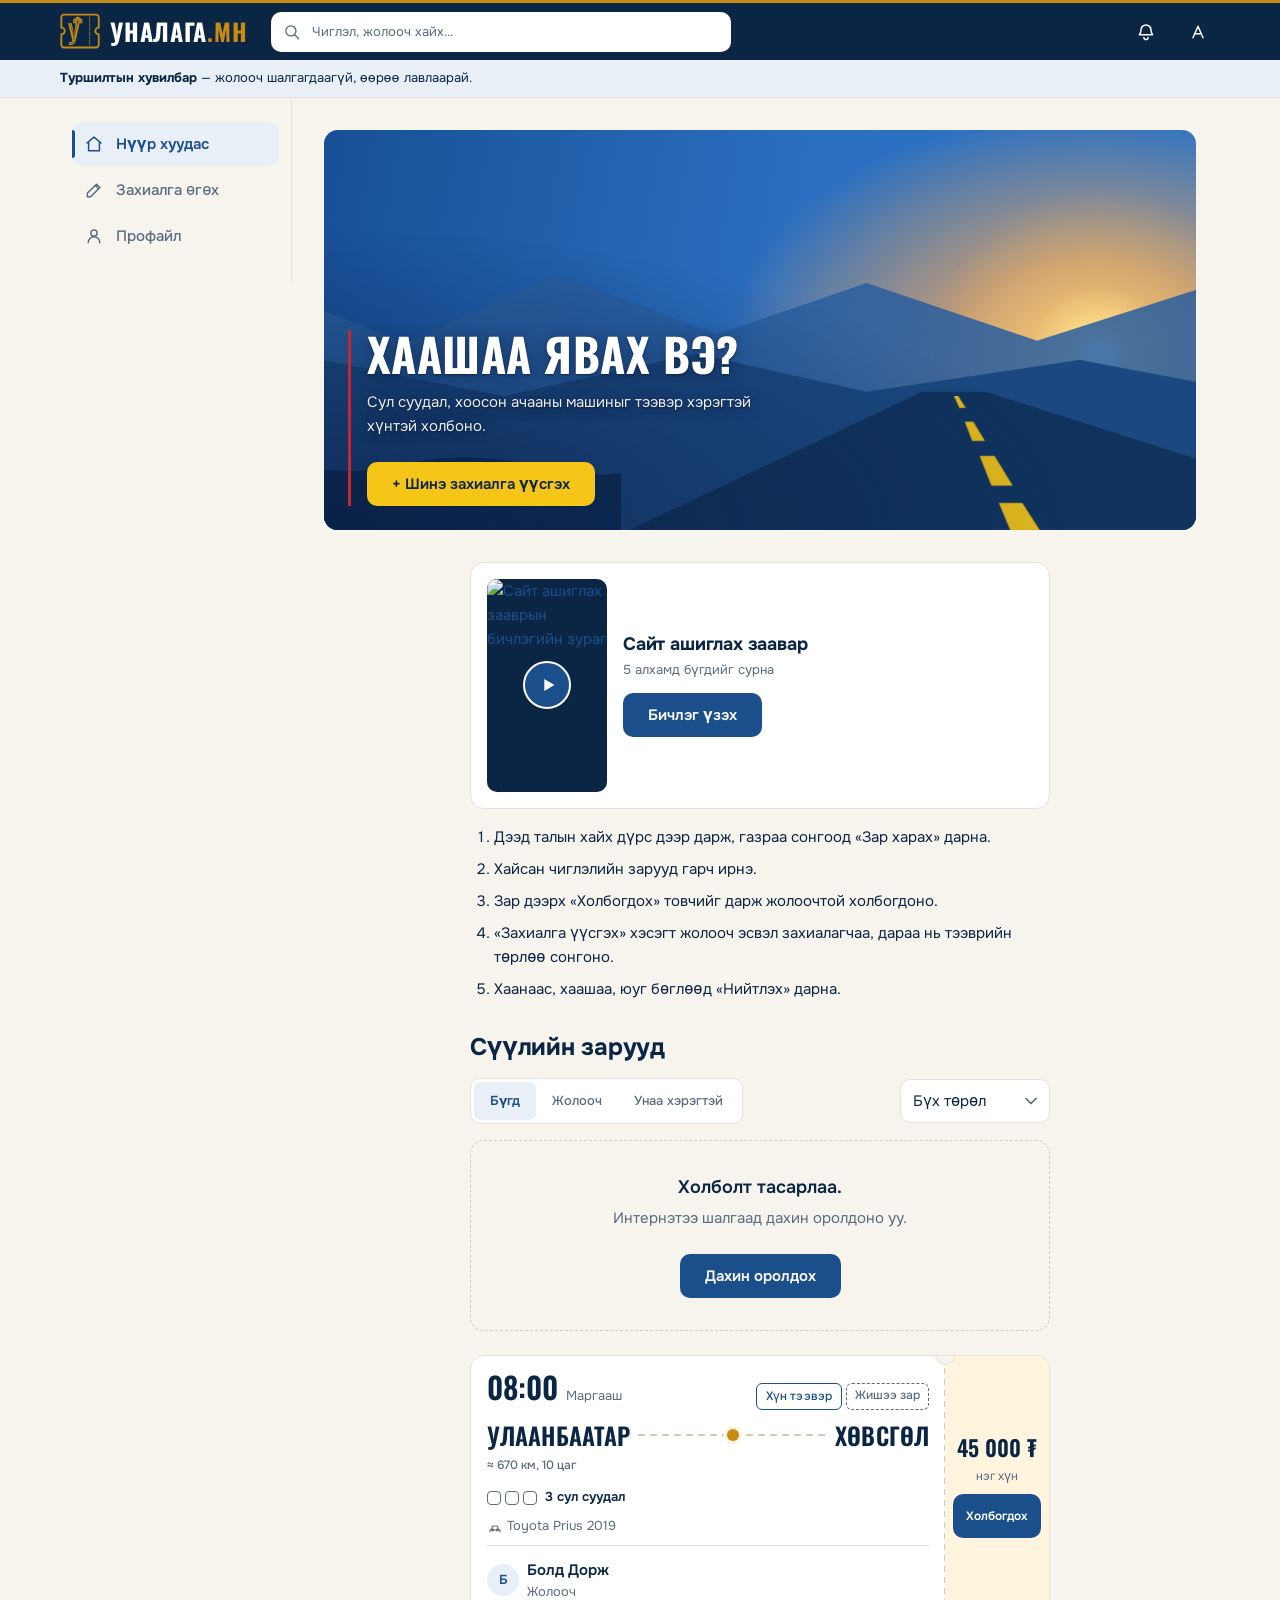
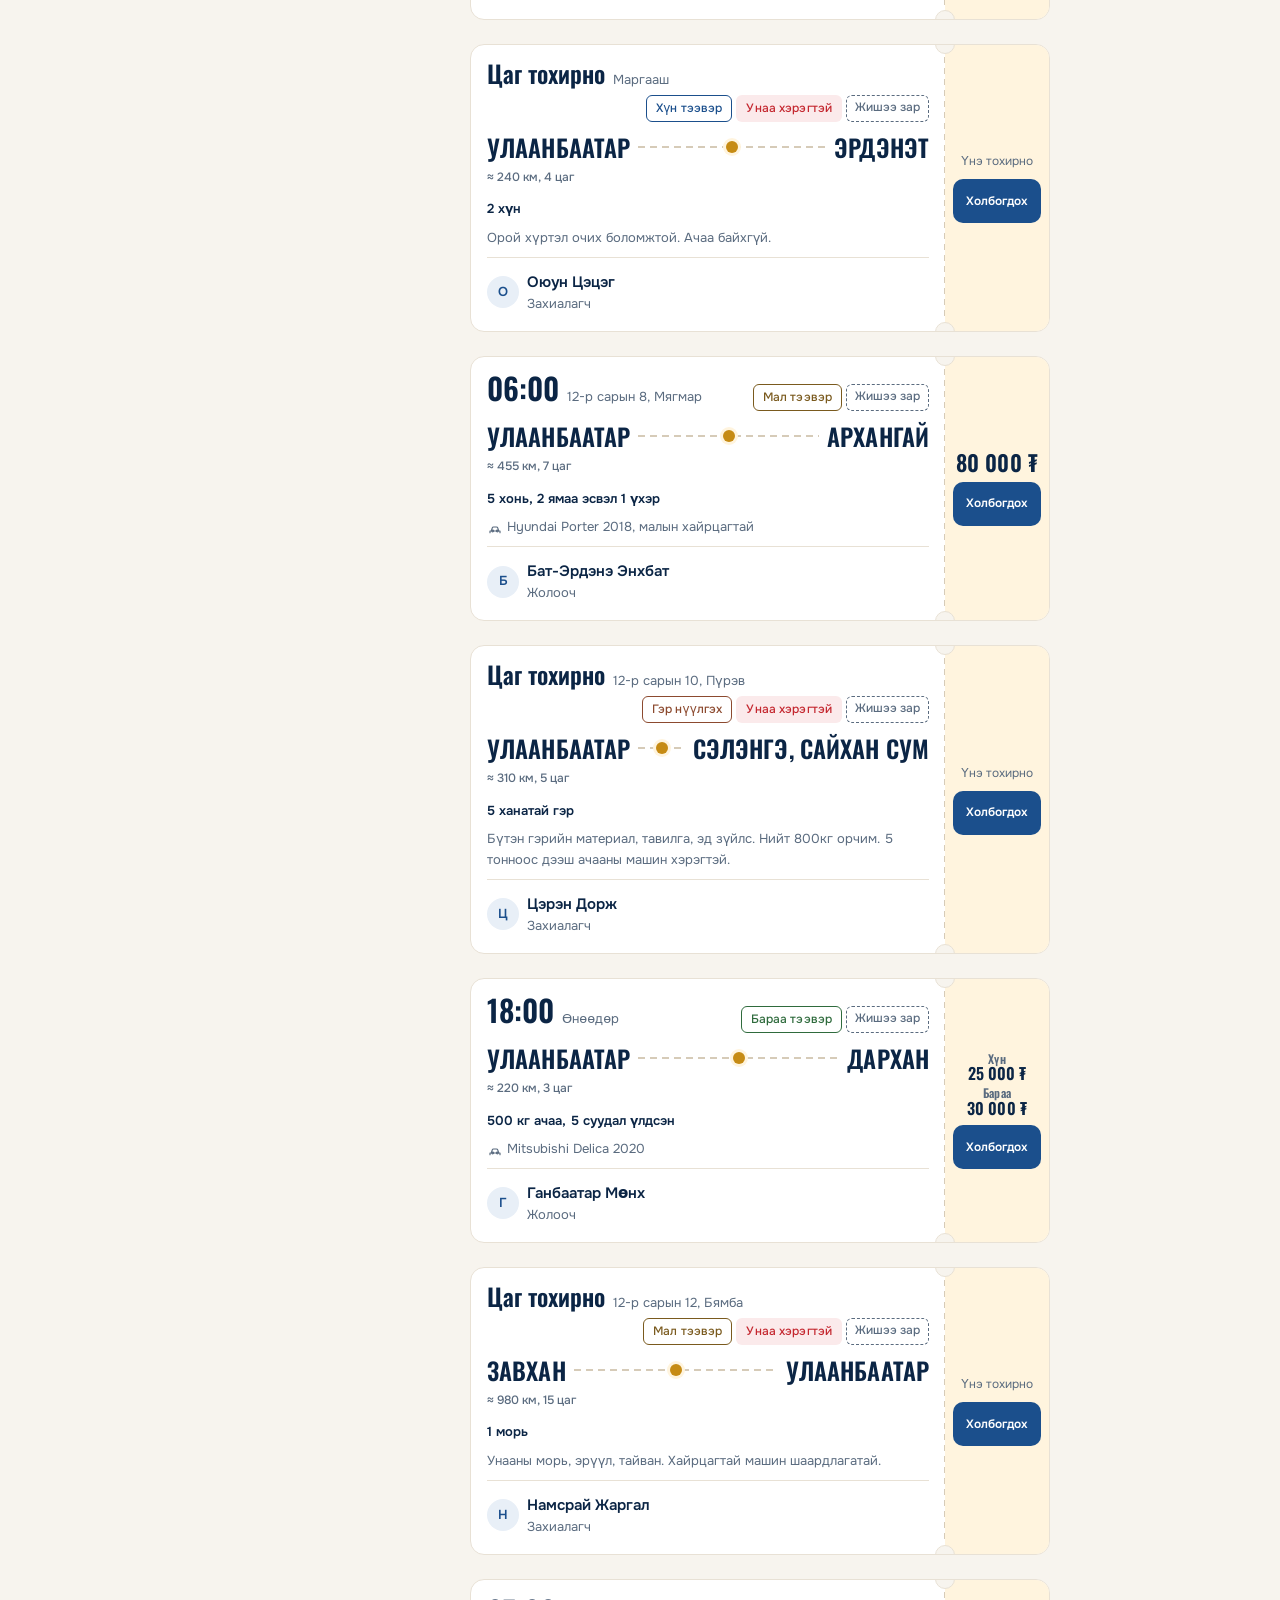
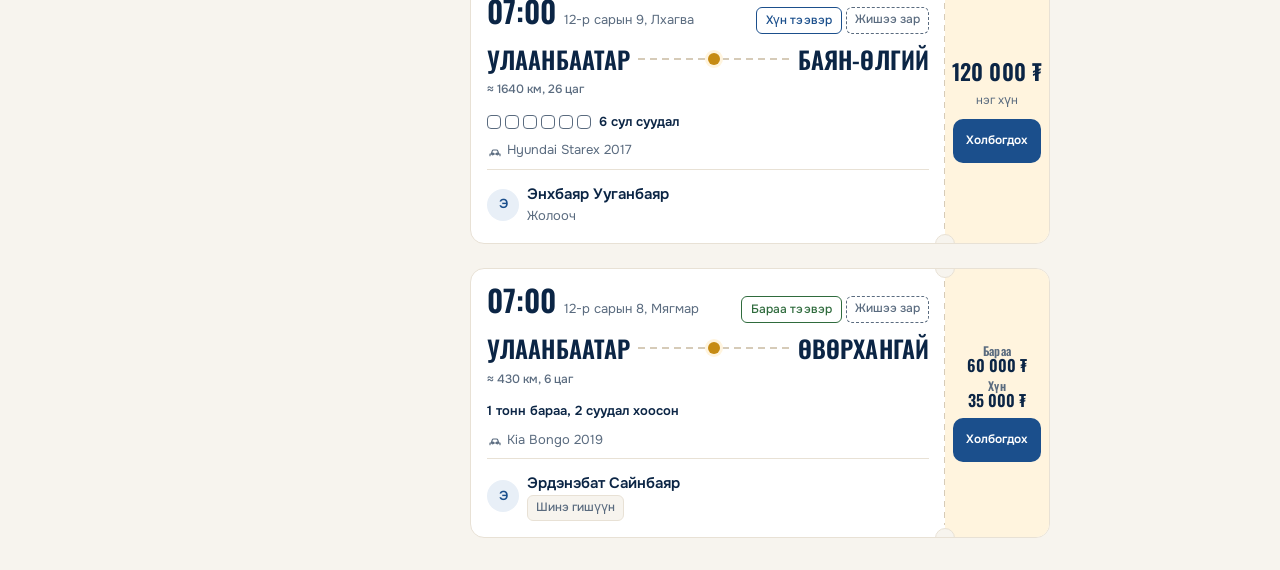
==== commit 9c53d7c8: "«Сайт ашиглах заавар» хэсэг нэмэв - YouTube Shorts lite embed, 5 алхмын жагсаалт - privacy.html-д Yo" ====
--- a/index.html
+++ b/index.html
@@ -202,6 +202,32 @@
         </div>
       </section>
 
+      <!-- Сайт ашиглах заавар — YouTube Shorts-ийг дарахаас өмнө ачаалахгүй (lite embed, app.js initGuideVideo).
+           JS ажиллахгүй бол холбоос шууд YouTube руу орно. Алхмууд нь бичлэггүйгээр ч уншигдана. -->
+      <section class="guide" id="guide" aria-labelledby="guideTitle" data-video-id="OUx8pMiiTpo">
+        <div class="guide-video">
+          <a class="guide-poster" href="https://www.youtube.com/shorts/OUx8pMiiTpo" target="_blank" rel="noopener" tabindex="-1" aria-hidden="true" data-guide-play>
+            <img src="https://i.ytimg.com/vi/OUx8pMiiTpo/hqdefault.jpg" width="360" height="640" loading="lazy" alt="Сайт ашиглах зааврын бичлэгийн зураг">
+            <span class="guide-play">
+              <svg viewBox="0 0 24 24" aria-hidden="true"><path d="M8 5.5v13l11-6.5Z"/></svg>
+            </span>
+          </a>
+          <div class="guide-meta">
+            <h2 class="section-title" id="guideTitle">Сайт ашиглах заавар</h2>
+            <p class="guide-sub">5 алхамд бүгдийг сурна</p>
+            <a class="btn btn-primary guide-open" href="https://www.youtube.com/shorts/OUx8pMiiTpo" target="_blank" rel="noopener" data-guide-play>Бичлэг үзэх</a>
+          </div>
+        </div>
+
+        <ol class="guide-steps">
+          <li>Дээд талын хайх дүрс дээр дарж, газраа сонгоод «Зар харах» дарна.</li>
+          <li>Хайсан чиглэлийн зарууд гарч ирнэ.</li>
+          <li>Зар дээрх «Холбогдох» товчийг дарж жолоочтой холбогдоно.</li>
+          <li>«Захиалга үүсгэх» хэсэгт жолооч эсвэл захиалагчаа, дараа нь тээврийн төрлөө сонгоно.</li>
+          <li>Хаанаас, хаашаа, юуг бөглөөд «Нийтлэх» дарна.</li>
+        </ol>
+      </section>
+
       <h2 class="section-title">Сүүлийн зарууд</h2>
 
       <!-- Шүүлтүүр — хэн нийтэлсэн, ямар тээвэр. app.js картын badge-аас уншина. -->
--- a/style.css
+++ b/style.css
@@ -2076,3 +2076,107 @@
   margin: var(--space-1) 0 0;
   line-height: 1.6;
 }
+
+/* ═══════════════ САЙТ АШИГЛАХ ЗААВАР — нүүр хуудас (DESIGN §16) ═══════════════
+   YouTube Shorts-ийн lite embed. Эхлээд зөвхөн жижиг зураг; дарсны дараа л iframe ачаална.
+   Дарахаас өмнө мөр хэлбэр (зүүн зураг, баруун текст) — 9:16 бичлэг feed-ийг түлхэхгүй. */
+.guide {
+  max-width: 580px;
+  margin: 0 auto var(--space-6);
+}
+
+.guide-video {
+  display: flex;
+  gap: var(--space-4);
+  align-items: center;
+  padding: var(--space-4);
+  border: 1px solid var(--line);
+  border-radius: var(--radius-lg);
+  background: var(--surface);
+}
+
+.guide-poster {
+  position: relative;
+  display: block;
+  flex: 0 0 120px;
+  aspect-ratio: 9 / 16;
+  overflow: hidden;
+  border-radius: var(--radius-md);
+  background: var(--chrome);   /* зураг ачаалагдахгүй байсан ч харагдана */
+}
+.guide-poster img {
+  display: block;
+  width: 100%;
+  height: 100%;
+  object-fit: cover;   /* 4:3 зургийн хар зурвасыг тайрч 9:16 болгоно */
+}
+
+.guide-play {
+  position: absolute;
+  inset: 50% auto auto 50%;
+  display: flex;
+  align-items: center;
+  justify-content: center;
+  width: 48px;
+  height: 48px;
+  transform: translate(-50%, -50%);
+  border: 2px solid var(--white);
+  border-radius: 50%;
+  background: var(--blue);
+  color: var(--white);
+}
+.guide-play svg {
+  width: 22px;
+  height: 22px;
+  margin-left: 2px;   /* гурвалжин нүдэнд төвд харагдана */
+  fill: currentColor;
+}
+.guide-poster:hover .guide-play { background: var(--blue-dark); }
+
+.guide-meta { min-width: 0; }
+.guide-meta .section-title {
+  font-size: var(--text-h2);
+  margin-bottom: var(--space-1);
+}
+.guide-sub {
+  margin-bottom: var(--space-3);
+  color: var(--ink-muted);
+  font-size: var(--text-small);
+  line-height: 1.6;
+}
+
+/* Дарсны дараа: бичлэг 9:16 хэлбэрээр задарна (хэрэглэгчийн үйлдлийн хариу — §10) */
+.guide-video.is-open { flex-direction: column; align-items: center; }
+.guide-video.is-open .guide-meta { width: 100%; }
+.guide-video.is-open .guide-open { display: none; }
+.guide-player {
+  position: relative;
+  width: 100%;
+  max-width: 360px;
+  aspect-ratio: 9 / 16;
+  overflow: hidden;
+  border-radius: var(--radius-md);
+  background: var(--chrome);
+}
+.guide-player iframe {
+  position: absolute;
+  inset: 0;
+  width: 100%;
+  height: 100%;
+  border: 0;
+}
+
+.guide-steps {
+  margin: var(--space-4) 0 0;
+  padding-left: var(--space-5);
+  display: flex;
+  flex-direction: column;
+  gap: var(--space-2);
+  line-height: 1.6;
+}
+
+@media (max-width: 640px) {
+  .guide { margin-bottom: var(--space-5); }
+  .guide-poster { flex-basis: 96px; }
+  .guide-open { width: 100%; }
+}
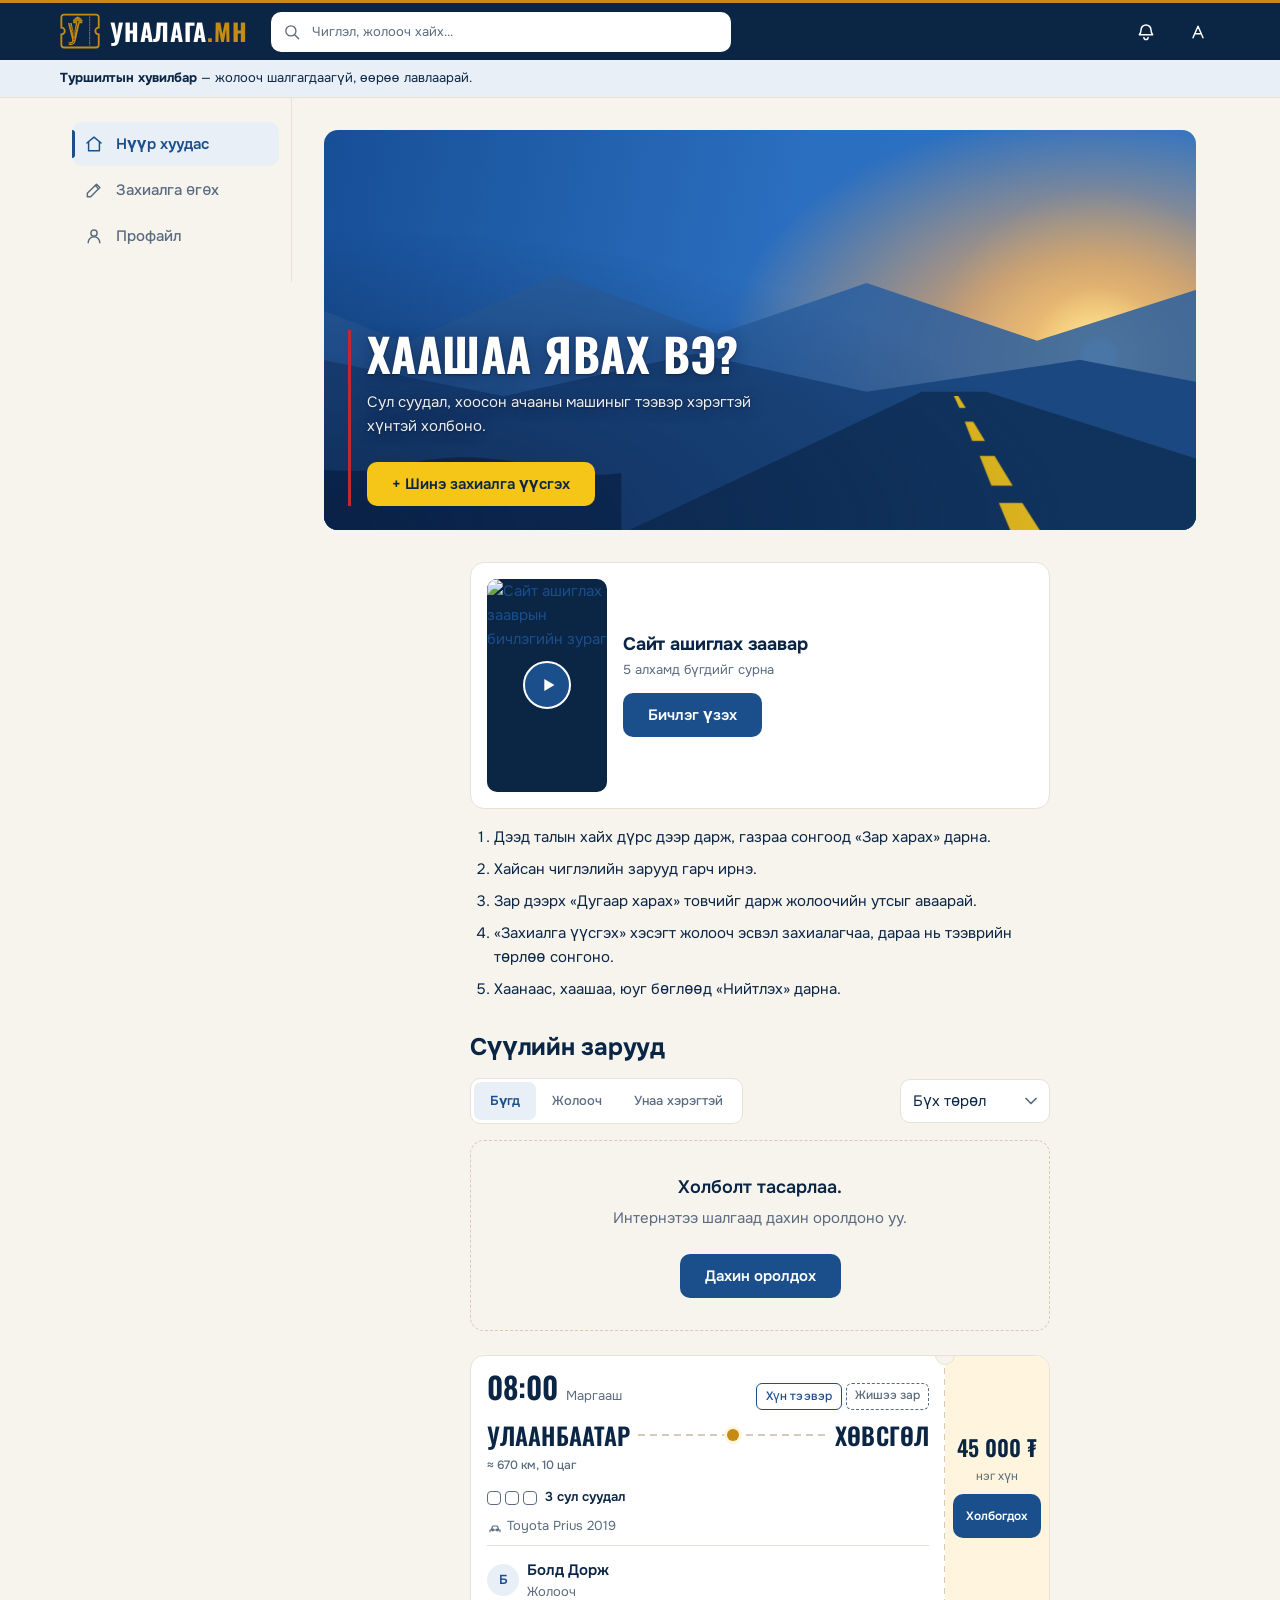
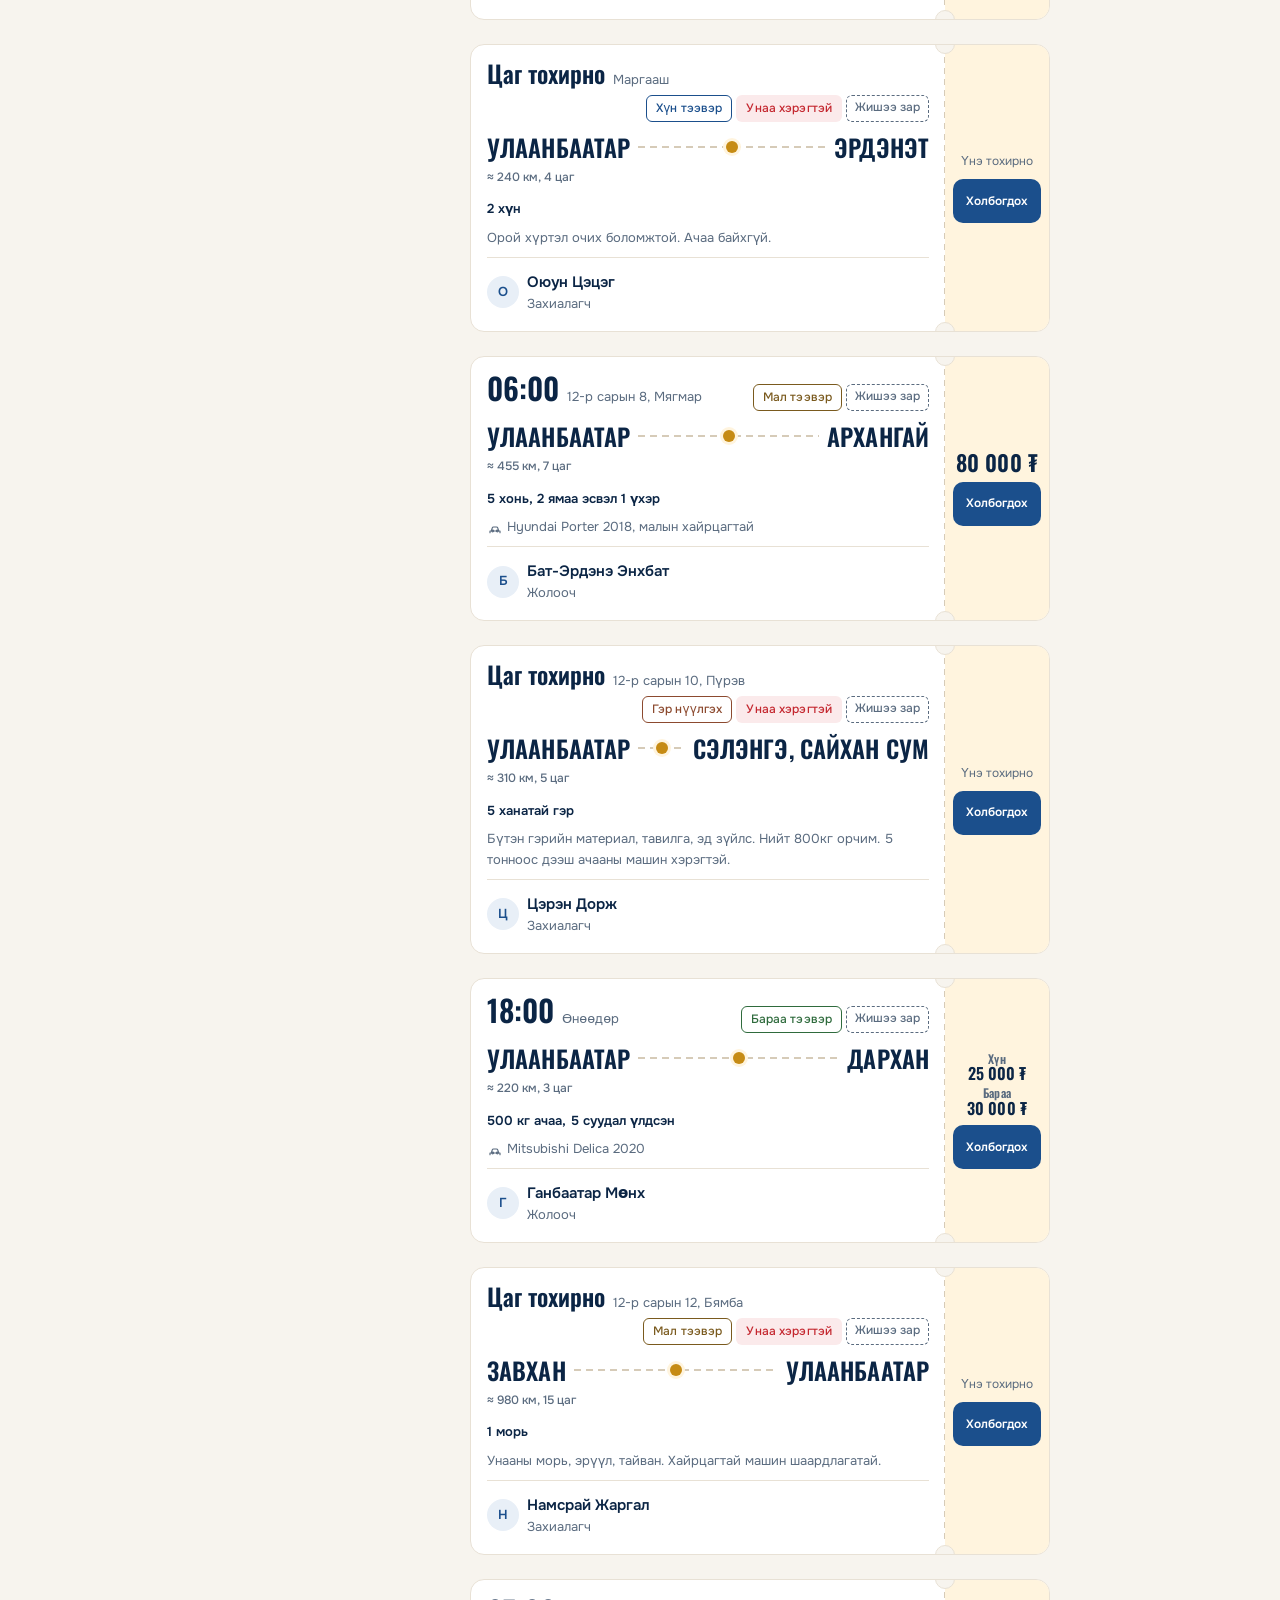
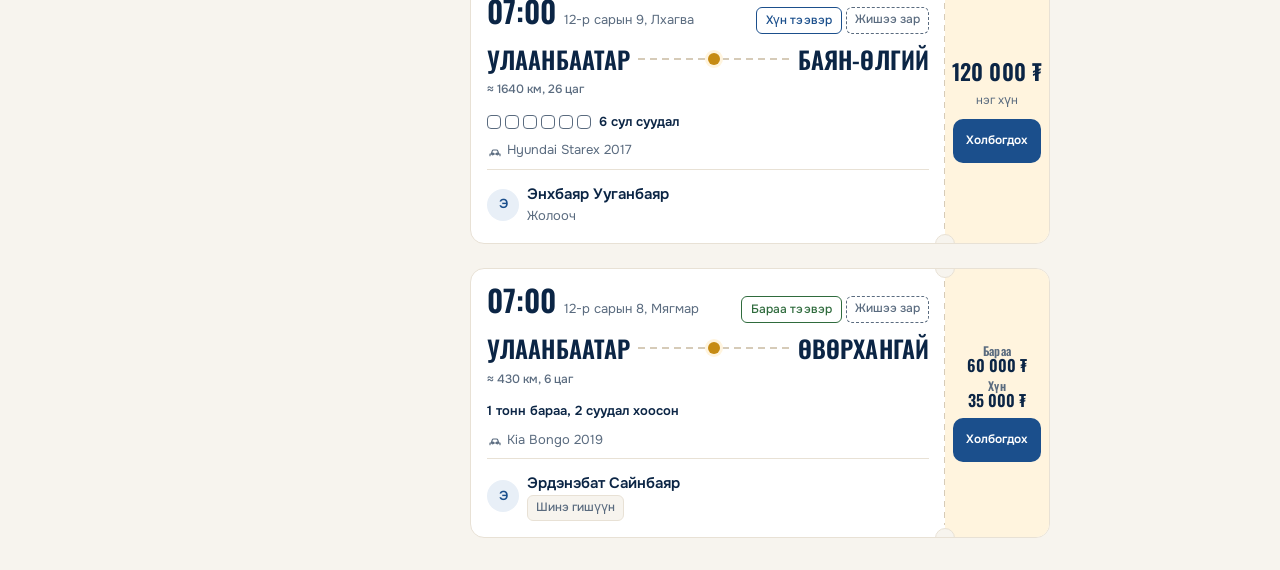
==== commit e0e118e2: "Бодит зар гармагц жишээ зарыг нуух; заавар «Дугаар харах» - Серверийн бодит зар нэг ч байвал 8 жишээ" ====
--- a/index.html
+++ b/index.html
@@ -222,7 +222,7 @@
         <ol class="guide-steps">
           <li>Дээд талын хайх дүрс дээр дарж, газраа сонгоод «Зар харах» дарна.</li>
           <li>Хайсан чиглэлийн зарууд гарч ирнэ.</li>
-          <li>Зар дээрх «Холбогдох» товчийг дарж жолоочтой холбогдоно.</li>
+          <li>Зар дээрх «Дугаар харах» товчийг дарж жолоочийн утсыг аваарай.</li>
           <li>«Захиалга үүсгэх» хэсэгт жолооч эсвэл захиалагчаа, дараа нь тээврийн төрлөө сонгоно.</li>
           <li>Хаанаас, хаашаа, юуг бөглөөд «Нийтлэх» дарна.</li>
         </ol>
